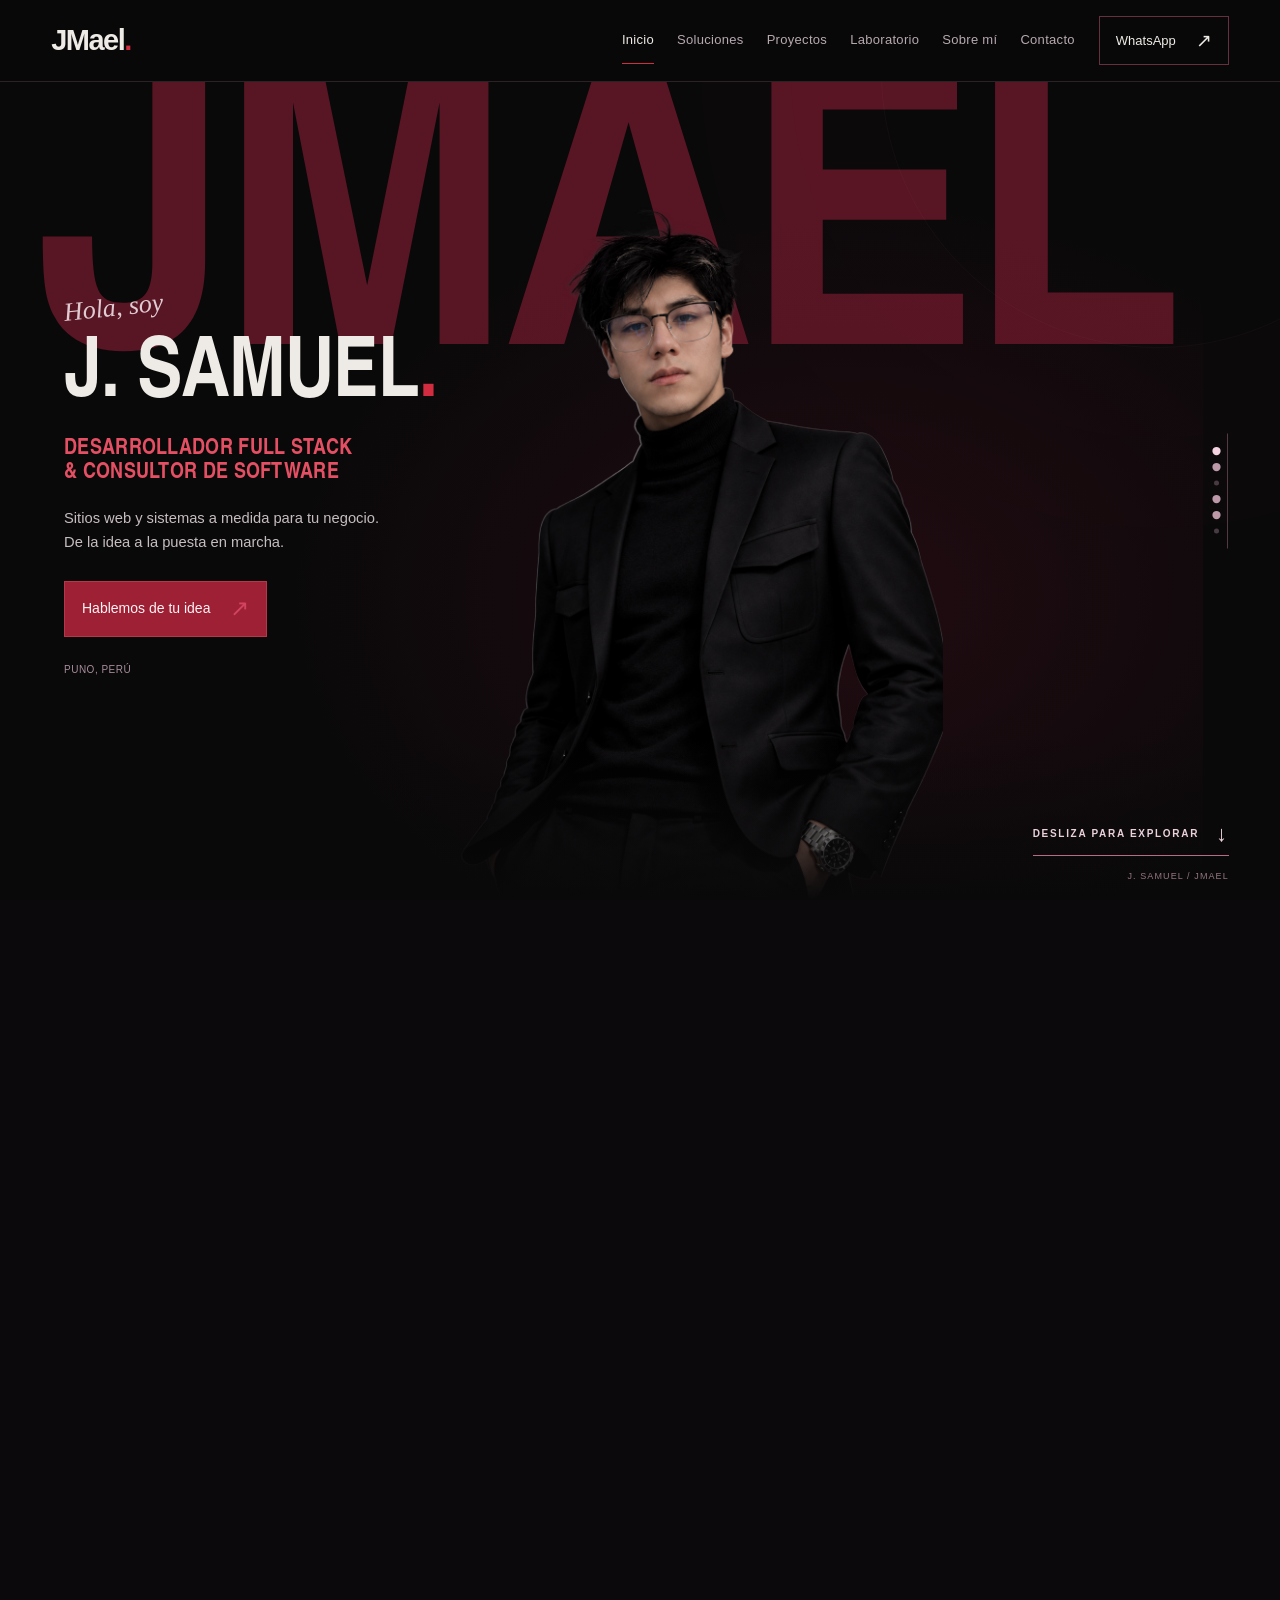
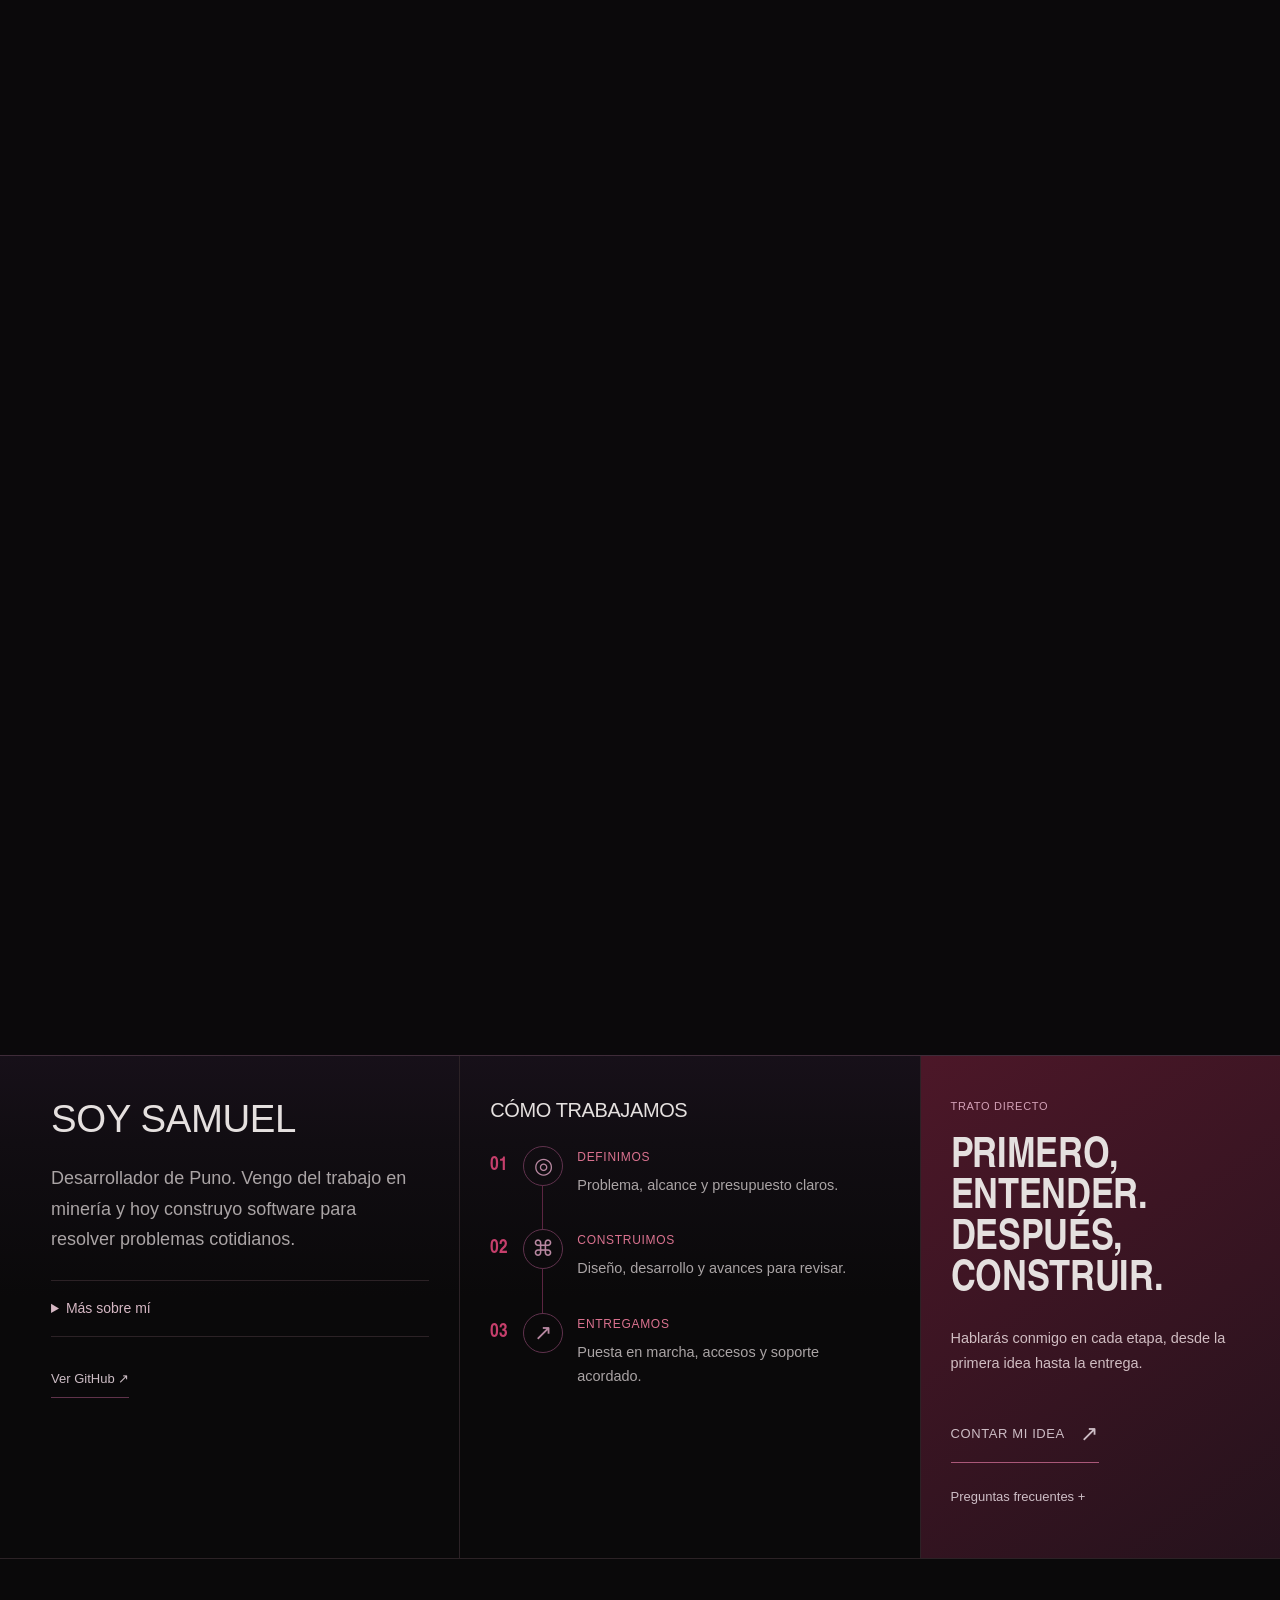
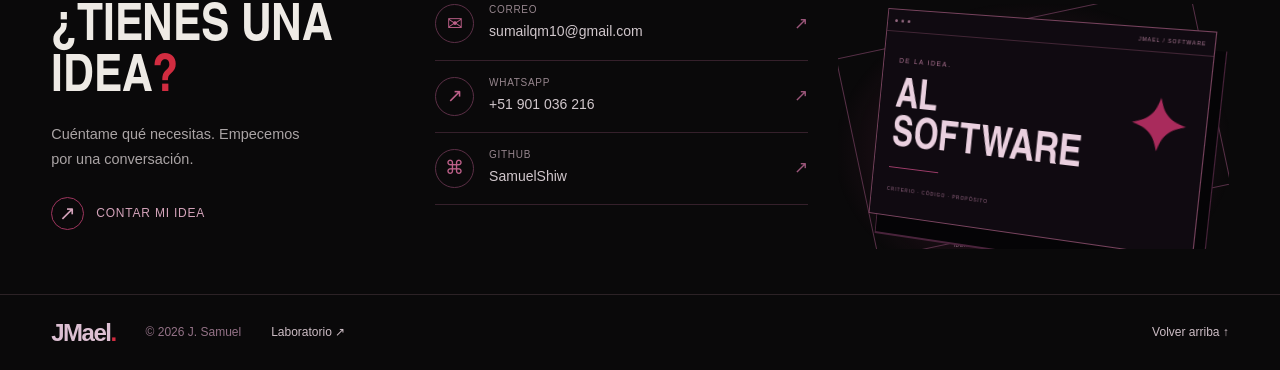
==== index.html @ 795380a5 "Smooth scroll scenes with frame-rate independent easing and quieter hero" ====
<!doctype html>
<html lang="es">
<head>
<meta charset="utf-8"><meta name="viewport" content="width=device-width, initial-scale=1">
<meta name="theme-color" content="#0c0b0c"><meta name="description" content="J. Samuel, JMael. Desarrollador full stack y consultor de software en Perú. Consultoría, sitios web, aplicaciones y sistemas a medida.">
<title>JMael — J. Samuel · Full stack y consultoría de software</title>
<link rel="icon" href="data:image/svg+xml,%3Csvg xmlns='http://www.w3.org/2000/svg' viewBox='0 0 80 80'%3E%3Crect width='80' height='80' rx='18' fill='%231b2021'/%3E%3Ctext x='13' y='56' font-family='Arial' font-size='43' fill='%23eeeae2'%3EJm%3C/text%3E%3C/svg%3E">
<link rel="preload" href="assets/display-bold.otf" as="font" type="font/otf" crossorigin><link rel="stylesheet" href="style.css?v=20261029-clean"><link rel="stylesheet" href="editorial-v2.css?v=2"><link rel="stylesheet" href="story-engine.css?v=7">
</head>
<body>
<a class="skip" href="#contenido">Ir al contenido</a>
<header class="header"><a class="wordmark" href="#inicio" aria-label="JMael, inicio">JMael<span>.</span></a><button class="menu-toggle" aria-expanded="false" aria-controls="navigation">Menú <span>＋</span></button><nav id="navigation" aria-label="Principal"><a href="#inicio" class="active">Inicio</a><a href="#servicios">Soluciones</a><a href="#proyectos">Proyectos</a><a href="#laboratorio">Laboratorio</a><a href="#perfil">Sobre mí</a><a href="#contacto">Contacto</a></nav><a class="header-contact" href="https://wa.me/51901036216" target="_blank" rel="noopener noreferrer">WhatsApp <span>↗</span></a></header>
<main id="contenido">
<div class="editorial-story"><div class="editorial-stage">
<div class="story-rail" aria-hidden="true"><span></span><span></span><span></span><span></span><span></span><span></span></div>
<section id="inicio" class="hero"><div class="hero-stage"><div class="hero-word" aria-hidden="true">JMAEL</div><div class="portrait-glow" aria-hidden="true"></div><img class="hero-portrait" src="assets/j-samuel-portrait-lossless.webp" alt="Retrato editorial de J. Samuel con traje negro y gafas" width="1024" height="1536" fetchpriority="high"><div class="portrait-shade" aria-hidden="true"></div><div class="hero-copy"><p class="greeting">Hola, soy</p><h1>J. SAMUEL<span>.</span></h1><p class="hero-role">DESARROLLADOR FULL STACK<br>&amp; CONSULTOR DE SOFTWARE</p><p class="hero-description">Sitios web y sistemas a medida para tu negocio. De la idea a la puesta en marcha.</p><div class="hero-actions"><a class="hero-cta" href="https://wa.me/51901036216" target="_blank" rel="noopener noreferrer">Hablemos de tu idea <span>↗</span></a></div><p class="location">PUNO, PERÚ</p></div><a class="hero-scroll-indicator" href="#servicios">Desliza para explorar <span aria-hidden="true">↓</span></a><span class="portrait-note">J. SAMUEL / JMAEL</span></div><div id="servicios" class="services-band" aria-labelledby="services-title"><div class="services-heading"><h2 id="services-title">QUÉ PUEDO HACER POR TI</h2></div><div class="service-cards"><button data-contact data-service="Consultoría de software"><span class="service-number">01 / DEFINIR</span><h3>Consultoría <span>↗</span></h3><p>Definimos qué necesitas y cómo construirlo.</p></button><button data-contact data-service="Sitio web"><span class="service-number">02 / PRESENTAR</span><h3>Sitios web <span>↗</span></h3><p>Tu negocio, bien presentado y fácil de contactar.</p></button><button data-contact data-service="Aplicación o sistema web"><span class="service-number">03 / ORGANIZAR</span><h3>Sistemas a medida <span>↗</span></h3><p>Reservas, información y procesos en un solo lugar.</p></button></div></div></section>
<section id="proyectos" class="projects"><div class="section-heading"><h2>PROYECTOS EN MARCHA</h2><button class="quiet-link" data-lab>Laboratorio <span>↗</span></button></div><div class="project-grid"><button class="project-card" data-project="bracket" data-story-chapter="01 / 03"><div class="project-art bracket-art" aria-hidden="true"><div class="browser-bar"><i></i><i></i><i></i></div><div class="dental-window"><div class="mini-sidebar"><b>B.</b><i></i><i></i><i></i><i></i></div><div class="mini-content"><span class="mini-title">Agenda de hoy</span><div class="mini-top"><span></span><span></span><span></span></div><div class="calendar"><i></i><i></i><i></i><i></i><b></b><i></i><b></b><i></i><i></i><b></b><i></i><i></i></div></div></div><span class="art-note">Referencia visual · BRACKET</span></div><div class="card-body"><div class="card-meta">SISTEMA WEB <span class="status">En desarrollo</span></div><h3>BRACKET <span>↗</span></h3><p>Gestión para clínicas odontológicas.</p></div></button>
<button class="project-card" data-project="costos" data-story-chapter="02 / 03"><div class="project-art code-art" aria-hidden="true"><div class="browser-bar"><i></i><i></i><i></i><span>cost-analysis / exploration</span></div><pre><span class="code-muted">// Del dato a la decisión.</span>
<span class="code-purple">const</span> operation = {
  equipment: <span class="code-green">'perforación'</span>,
  shift: <span class="code-green">'día'</span>,
  costs: [
    labor,
    materials,
    maintenance
  ]
};

<span class="code-purple">return</span> understand(operation);</pre><span class="art-note">Concepto · análisis de operaciones</span></div><div class="card-body"><div class="card-meta">DATOS Y OPERACIONES <span class="status">Idea inicial</span></div><h3>Control de costos <span>↗</span></h3><p>Análisis de costos de operación.</p></div></button>
<button class="project-card" data-project="jmael" data-story-chapter="03 / 03"><div class="project-art jmael-art" aria-hidden="true"><span class="jmael-art-label">UN ESPACIO PROPIO EN INTERNET</span><span class="jmael-art-mark">JMael<span>.</span></span><span class="art-note">Software · ideas · creación digital</span></div><div class="card-body"><div class="card-meta">WEB PERSONAL <span class="status">En desarrollo</span></div><h3>El espacio JMael <span>↗</span></h3><p>Diseño, desarrollo e identidad personal en una web adaptable.</p></div></button></div></section>
<section id="laboratorio" class="lab-preview" aria-labelledby="lab-preview-title">
  <div class="lab-preview-heading">
    <p class="lab-preview-kicker">EXPERIMENTOS / IDEAS / APRENDIZAJE</p>
    <h2 id="lab-preview-title">EN<br>PRUEBAS<span>.</span></h2>
  </div>
  <div class="lab-preview-content">
    <p>IA, personajes digitales y movimiento. Experimentos para explorar nuevas formas de crear y compartir lo aprendido.</p>
    <button type="button" class="lab-preview-link" data-lab>Explorar el laboratorio <span aria-hidden="true">↗</span></button>
  </div>
</section>
</div></div>
<section id="perfil" class="professional"><div class="profile-column"><h2>SOY SAMUEL</h2><p class="profile-intro">Desarrollador de Puno. Vengo del trabajo en minería y hoy construyo software para resolver problemas cotidianos.</p><details class="profile-details"><summary>Más sobre mí</summary><h3 class="subheading">FORMACIÓN</h3><div class="education-row"><div><strong>Ingeniería de Software con IA</strong><span>SENATI</span></div><small>EN CURSO</small></div><div class="education-row"><div><strong>Cloud y arquitectura</strong><span>AWS Academy y aprendizaje continuo</span></div><small>FORMACIÓN</small></div><h3 class="subheading">DESARROLLO FULL STACK</h3><div class="skill-group"><span>FRONTEND</span><div class="skill-tags"><span>HTML / CSS</span><span>JavaScript</span><span>TypeScript</span></div></div><div class="skill-group"><span>BACKEND Y DATOS</span><div class="skill-tags"><span>Node.js</span><span>APIs</span><span>PostgreSQL</span><span>SQL</span></div></div><div class="skill-group"><span>DEL CÓDIGO A LA ENTREGA</span><div class="skill-tags"><span>Git</span><span>Pruebas</span><span>Despliegue</span></div></div></details><a class="quiet-link github-link" href="https://github.com/SamuelShiw" target="_blank" rel="noopener noreferrer">Ver GitHub ↗</a></div>
<div class="process-column"><h2>CÓMO TRABAJAMOS</h2><ol class="process-steps"><li><span>01</span><i aria-hidden="true">◎</i><div><h3>DEFINIMOS</h3><p>Problema, alcance y presupuesto claros.</p></div></li><li><span>02</span><i aria-hidden="true">⌘</i><div><h3>CONSTRUIMOS</h3><p>Diseño, desarrollo y avances para revisar.</p></div></li><li><span>03</span><i aria-hidden="true">↗</i><div><h3>ENTREGAMOS</h3><p>Puesta en marcha, accesos y soporte acordado.</p></div></li></ol></div>
<aside class="consulting-panel"><p class="eyebrow">TRATO DIRECTO</p><h2>PRIMERO,<br>ENTENDER.<br>DESPUÉS,<br>CONSTRUIR.</h2><p class="panel-description">Hablarás conmigo en cada etapa, desde la primera idea hasta la entrega.</p><button class="panel-link" data-contact>CONTAR MI IDEA <span>↗</span></button><button class="panel-faq" data-faq>Preguntas frecuentes +</button></aside></section>
<section id="contacto" class="contact"><div class="contact-intro"><h2>¿TIENES UNA IDEA<span>?</span></h2><p>Cuéntame qué necesitas. Empecemos por una conversación.</p><button class="round-link" data-contact><span>↗</span> CONTAR MI IDEA</button></div><div class="contact-links"><a href="mailto:sumailqm10@gmail.com"><span class="contact-icon">✉</span><div><small>CORREO</small><span>sumailqm10@gmail.com</span></div><b>↗</b></a><a href="https://wa.me/51901036216" target="_blank" rel="noopener noreferrer"><span class="contact-icon">↗</span><div><small>WHATSAPP</small><span>+51 901 036 216</span></div><b>↗</b></a><a href="https://github.com/SamuelShiw" target="_blank" rel="noopener noreferrer"><span class="contact-icon">⌘</span><div><small>GITHUB</small><span>SamuelShiw</span></div><b>↗</b></a></div><div class="closing-art" aria-hidden="true"><div class="closing-orbit"></div><div class="closing-screen"><div class="screen-top"><i></i><i></i><i></i><span>JMAEL / SOFTWARE</span></div><div class="screen-content"><span>DE LA IDEA.</span><strong>AL<br>SOFTWARE<span>✦</span></strong><div class="screen-line"></div><small>CRITERIO · CÓDIGO · PROPÓSITO</small></div></div><span class="closing-caption">IDEAS EN PROCESO. SOLUCIONES EN LA REALIDAD.</span></div></section>
</main><footer><a class="wordmark" href="#inicio">JMael<span>.</span></a><span>© <span id="year">2026</span> J. Samuel</span><button class="quiet-link" data-lab>Laboratorio ↗</button><a class="quiet-link" href="#inicio">Volver arriba ↑</a></footer>
<dialog id="project-dialog" aria-labelledby="dialog-title"><button class="dialog-close" aria-label="Cerrar detalle">✕</button><p class="eyebrow" id="dialog-type"></p><h2 id="dialog-title"></h2><p id="dialog-description"></p><div class="dialog-details"><span>ESTADO</span><p id="dialog-status"></p><span>ENFOQUE</span><p id="dialog-focus"></p><span>PRÓXIMAMENTE</span><p>Avances, imágenes y demostraciones a medida que el proyecto progrese.</p></div><a class="outline-button" id="dialog-link" href="#contacto">Conversemos sobre algo similar ↗</a></dialog>
<dialog id="contact-dialog" aria-labelledby="contact-title"><button class="modal-close" aria-label="Cerrar consulta">✕</button><p class="eyebrow">EMPECEMOS POR UNA CONVERSACIÓN</p><h2 id="contact-title">CUÉNTAME TU IDEA<span>.</span></h2><p class="modal-intro">Elige un tema y cuéntame qué necesitas. Abriremos tu mensaje para que puedas revisarlo y enviarlo.</p><form id="brief-form"><label for="service">¿Qué necesitas?</label><select id="service" name="service"><option>Consultoría de software</option><option>Sitio web</option><option>Aplicación o sistema web</option><option>Automatización</option><option>Integración de IA</option><option>Colaboración creativa</option><option>Quiero explorar una idea</option></select><label for="idea">Tu idea, en pocas palabras</label><textarea id="idea" name="idea" rows="3" maxlength="2000" required placeholder="Me gustaría construir… / Necesito resolver…"></textarea><div class="form-bottom"><p>Elige un canal. El mensaje se abrirá preparado para que lo revises y envíes.</p><div class="contact-submit"><button class="pill" type="submit" name="channel" value="whatsapp">Abrir WhatsApp <span>↗</span></button><button class="email-submit text-link" type="submit" name="channel" value="email">Usar correo ↗</button></div></div><p id="form-status" role="status" aria-live="polite"></p></form></dialog>
<dialog id="lab-dialog" aria-labelledby="lab-title"><button class="modal-close" aria-label="Cerrar laboratorio">✕</button><p class="eyebrow">EXPLORACIONES / EN PROCESO</p><h2 id="lab-title">FUERA DEL GUION<span>.</span></h2><p class="modal-intro">Un espacio para probar ideas de IA, personajes y creación digital. Las primeras pruebas irán apareciendo aquí.</p><div class="lab-list"><button data-project="mael"><span>01 / PERSONAJES</span><strong>Mael: voz y personalidad</strong><small>En desarrollo ↗</small></button><button data-project="ia"><span>02 / INTELIGENCIA ARTIFICIAL</span><strong>IA aplicada a lo cotidiano</strong><small>Exploración inicial ↗</small></button><button data-project="motion"><span>03 / CREACIÓN DIGITAL</span><strong>Ideas en movimiento</strong><small>Exploración inicial ↗</small></button></div></dialog>
<dialog id="faq-dialog" aria-labelledby="faq-title"><button class="modal-close" aria-label="Cerrar preguntas">✕</button><p class="eyebrow">ANTES DE EMPEZAR</p><h2 id="faq-title">HABLEMOS CLARO<span>.</span></h2><div class="questions"><details><summary>¿Puedo contratarte solo para una consultoría?</summary><p>Sí. Podemos definir una revisión de tus necesidades y alternativas, con un alcance acordado antes de comenzar.</p></details><details><summary>¿Y si todavía no tengo clara mi idea?</summary><p>Empezamos por lo que necesitas resolver y cómo lo haces hoy. Desde ahí podemos definir la solución y los siguientes pasos.</p></details><details><summary>¿Cómo se define el precio y el tiempo?</summary><p>Según el alcance, las prioridades y los entregables. La propuesta establece el presupuesto, los tiempos y las condiciones antes de comenzar.</p></details><details><summary>¿Qué pasa después de la entrega?</summary><p>Los accesos, la documentación, las correcciones y el soporte se acuerdan para cada proyecto. El mantenimiento se define según las necesidades y el alcance.</p></details></div></dialog>
<script src="app.js?v=6"></script><script src="story-engine.js?v=7"></script></body></html>
---- style.css ----
@font-face{font-family:Display;src:url('assets/display-bold.otf') format('opentype');font-weight:700;font-display:swap}
:root{--bg:#0a090a;--paper:#eeeae5;--muted:#aaa1a4;--red:#d12c40;--wine:#8a1427;--line:#2c2226;--display:Display,'Arial Narrow',Impact,sans-serif}*{box-sizing:border-box}html{scroll-behavior:smooth;scroll-padding-top:40px}body{margin:0;background:var(--bg);color:var(--paper);font:14px/1.65 Arial,Helvetica,sans-serif}a{color:inherit;text-decoration:none}button,select,textarea{font:inherit}button{cursor:pointer;color:inherit}a,button{touch-action:manipulation}h1,h2,h3,p{margin:0}h1,h2{font-family:var(--display);font-weight:700;line-height:1;text-transform:uppercase}button{border:0}a:focus-visible,button:focus-visible,summary:focus-visible,select:focus-visible,textarea:focus-visible{outline:2px solid #f07183;outline-offset:5px}::selection{background:var(--wine);color:white}.skip{position:absolute;left:15px;top:-100px;background:var(--red);padding:10px;z-index:20}.skip:focus{top:10px}.header,main,footer{max-width:1600px;margin:auto}.header{height:72px;display:flex;align-items:center;gap:25px;padding:0 4%;border-bottom:1px solid var(--line)}.wordmark{font-size:29px;font-weight:700;letter-spacing:-1.5px;line-height:1}.wordmark span{color:var(--red)}.header-role{font-size:8px;color:#b19fa6;letter-spacing:1px;line-height:1.5;border-left:1px solid #41222d;padding-left:22px}.header nav{display:flex;gap:30px;margin-left:auto;font-size:10px;letter-spacing:.3px;color:#b6a9af}.header nav a{padding:10px 0;border-bottom:1px solid transparent}.header nav a:hover,.header nav a.active{color:var(--paper);border-bottom-color:var(--red)}.header-contact{border:1px solid #66303f;background:none;padding:8px 16px;font-size:10px;display:flex;gap:20px;align-items:center}.header-contact span{font-size:19px}.menu-toggle{display:none}.hero-stage{height:625px;position:relative;isolation:isolate;overflow:hidden;border-bottom:1px solid var(--line)}.hero-word{position:absolute;z-index:-3;font:700 clamp(200px,33vw,530px)/.92 var(--display);letter-spacing:-.025em;left:2.7%;top:-7px;transform:scaleX(1.08);transform-origin:left;color:#a6162b;white-space:nowrap}.portrait-glow{position:absolute;z-index:-2;inset:7% 6% 0 16%;background:radial-gradient(ellipse at 65% 60%,#40111d88,transparent 64%)}.hero-portrait{position:absolute;z-index:-1;bottom:-30px;left:26%;height:600px;width:57%;object-fit:contain;object-position:center bottom;filter:grayscale(.7) contrast(1.08) brightness(.86)}.portrait-shade{position:absolute;inset:0;z-index:0;pointer-events:none;background:linear-gradient(0deg,#0a090a 0%,transparent 21%),linear-gradient(90deg,#0a090a70,transparent 45%)}.hero-copy{position:absolute;z-index:1;left:4%;top:182px;width:290px}.greeting{font:italic 26px/1 var(--serif,Georgia,serif);transform:rotate(-6deg);transform-origin:left;margin:0 0 10px;color:#e0cbd3}.hero h1{font:700 82px/.87 var(--display);letter-spacing:-1px}.hero h1 span{color:var(--red)}.hero-role{font:700 19px/1.12 var(--display);color:#e44f64;margin-top:20px;letter-spacing:.3px}.hero-description{font-size:12px;line-height:1.7;color:#b9aeb4;max-width:260px;margin-top:16px}.hero-cta{display:flex;align-items:center;justify-content:space-between;gap:25px;font-size:11px;padding:11px 0;background:none;color:#f0dce5;border-bottom:1px solid #aa435c;margin-top:15px}.hero-cta span{font-size:23px;color:#d24360}.location{font-size:7px;letter-spacing:1px;margin-top:25px;color:#a98d9d}.location>span{color:#df4968;font-size:12px;margin-right:6px}.hero-aside{position:absolute;right:4%;top:270px;width:170px;z-index:1}.aside-intro{font-size:11px;line-height:1.6;color:#c2a9b7;padding-left:36px;position:relative;margin-bottom:28px}.aside-intro>span{font-size:25px;color:#d05073;position:absolute;left:0;top:6px}.hero-services>div{display:flex;gap:17px;align-items:center;padding:15px 0;border-bottom:1px solid #482433}.hero-services>div>span{font:700 35px/1 var(--display);color:#ca3557}.hero-services p{font-size:8px;letter-spacing:1px;line-height:1.6;color:#cdb2bf}.hero-services small{display:block;font-size:9px;letter-spacing:0;font-weight:400;color:#a98f9e}.portrait-note{position:absolute;right:4%;bottom:16px;font-size:6px;letter-spacing:1.1px;color:#967783;z-index:1}.projects{padding:26px 4% 0;border-bottom:1px solid var(--line)}.section-heading{display:flex;align-items:center;justify-content:space-between;gap:20px;margin-bottom:20px}.section-heading h2{font:400 17px/1.2 Arial,sans-serif;letter-spacing:-.4px}.quiet-link{padding:3px 0;background:none;font-size:10px;color:#b19aa7;display:inline-flex;align-items:center;gap:25px}.quiet-link:hover{color:#f1dce7}.quiet-link>span{font-size:20px}.project-grid{display:grid;grid-template-columns:repeat(3,minmax(0,1fr));gap:25px}.project-card{padding:0;background:none;min-width:0;text-align:left;border:0}.project-art{height:205px;position:relative;overflow:hidden;border:1px solid #39242e;filter:saturate(.5);transition:filter .2s,transform .2s}.project-card:hover .project-art{filter:saturate(1);transform:translateY(-3px)}.card-body{padding:16px 0 22px}.card-meta{display:flex;align-items:center;justify-content:space-between;gap:8px;font-size:7px;letter-spacing:1px;color:#af92a3;margin-bottom:9px}.status{border:1px solid #694151;padding:2px 6px;font-size:7px;letter-spacing:0;white-space:nowrap;color:#d7abbf}.card-body h3{font:700 25px/1.05 var(--display);text-transform:uppercase;display:flex;align-items:center;justify-content:space-between}.card-body h3>span{font:22px Arial;color:#ad8197}.card-body p{font-size:11px;line-height:1.6;color:#a68c9c;margin-top:6px}.browser-bar{height:18px;display:flex;gap:4px;align-items:center;background:#222124;padding:0 10px}.browser-bar i{height:4px;width:4px;border-radius:50%;background:#8e858c}.browser-bar span{font:7px monospace;margin-left:10px;color:#a798a2}.bracket-art{background:#3c4642;padding:20px 24px 0}.dental-window{height:150px;background:#d9ddd2;display:flex;transform:perspective(500px) rotateY(-6deg);box-shadow:10px 10px 25px #0005}.mini-sidebar{width:38px;padding:8px;background:#294238;color:#d5e1d7;display:flex;flex-direction:column;gap:13px}.mini-sidebar b{font-size:16px}.mini-sidebar i{width:17px;height:2px;background:#89a095}.mini-content{padding:12px;width:calc(100% - 38px)}.mini-title{font-size:11px;font-weight:600;color:#27392f}.mini-top{display:flex;gap:7px;margin:13px 0}.mini-top span{height:12px;background:#b8c4b9;flex:1}.calendar{display:grid;grid-template-columns:repeat(4,1fr);gap:4px}.calendar>*{height:15px;background:#c1cdbf;border:1px solid #a7b7a9}.calendar b{background:#8ba493}.art-note{position:absolute;bottom:7px;left:14px;font-size:6px;letter-spacing:1px;color:#c3b6b8;text-transform:uppercase}.code-art{background:#111c1b;color:#bacac0}.code-art pre{font:10px/1.6 monospace;margin:12px 23px;transform:rotate(-1.5deg)}.code-muted{color:#7c8b85}.code-purple{color:#c5a3b1}.code-green{color:#a5c3af}.jmael-art{background:#35121f;display:flex;justify-content:center;align-items:center;padding:20px}.jmael-art-label{position:absolute;left:20px;top:17px;font-size:7px;letter-spacing:1.3px;color:#b38e9e}.jmael-art-mark{font:700 95px/.9 var(--display);letter-spacing:-2px}.jmael-art-mark>span{color:#cc3d66}.professional{display:grid;grid-template-columns:1.05fr 1.05fr .82fr;border-bottom:1px solid var(--line)}.profile-column,.process-column{padding:31px 30px 30px}.profile-column{padding-left:max(25px,11.1%);border-right:1px solid var(--line)}.professional h2{font:400 17px/1.2 Arial,sans-serif;letter-spacing:-.4px;margin-bottom:23px}.profile-intro{font-size:11px;color:#b39aa9;line-height:1.7;margin-bottom:21px;max-width:390px}.subheading{font-size:9px;letter-spacing:1px;font-weight:400;color:#d0567b;margin:22px 0 12px}.education-row{display:flex;align-items:start;gap:14px;justify-content:space-between;border-bottom:1px solid #35202b;padding:0 0 13px;margin:0 0 13px}.education-row strong{display:block;font-size:11px;font-weight:400;color:#e3cbd8;line-height:1.5}.education-row span{display:block;font-size:10px;color:#9b8091;margin-top:4px}.education-row small{font-size:6px;letter-spacing:.5px;color:#a45c7b;white-space:nowrap;padding-top:5px}.skill-group{margin:11px 0}.skill-group>span{display:block;font-size:7px;letter-spacing:1px;color:#ad859b;margin-bottom:7px}.skill-tags{display:flex;flex-wrap:wrap;gap:5px}.skill-tags span{font-size:8px;line-height:1.2;border:1px solid #513045;color:#c0a0b3;padding:5px 7px}.github-link{font-size:9px;margin-top:12px;border-bottom:1px solid #60334b;padding-bottom:5px}.process-column{border-right:1px solid var(--line)}.process-steps{list-style:none;padding:0;margin:0}.process-steps li{display:grid;grid-template-columns:19px 40px minmax(0,1fr);gap:14px;position:relative;align-items:start;padding:0 0 24px}.process-steps li:not(:last-child):before{content:'';position:absolute;top:39px;bottom:0;left:52px;border-left:1px solid #5b2541}.process-steps li>span{font:700 19px/1 var(--display);color:#c63f6c;padding-top:10px}.process-steps i{font-style:normal;font-size:22px;line-height:38px;width:40px;height:40px;border:1px solid #61334e;border-radius:50%;text-align:center;color:#b888a1}.process-steps h3{font-size:9px;letter-spacing:.7px;font-weight:400;line-height:1.4;color:#da728f;padding-top:3px;margin:0 0 7px}.process-steps p{font-size:11px;color:#b69da9;line-height:1.65;max-width:290px}.consulting-panel{padding:33px 30px 30px;background:radial-gradient(ellipse at 100% 0%,#9e1c3c66,transparent 65%),linear-gradient(135deg,#6d132d,#2a0b1e);display:flex;flex-direction:column;align-items:flex-start}.panel-symbol{font-size:32px;color:#db5f83;line-height:1;margin-bottom:20px}.eyebrow{font-size:8px;letter-spacing:1.3px;line-height:1.6;color:#d3a0b6}.professional .consulting-panel h2{font:700 41px/.98 var(--display);letter-spacing:-.3px;margin:19px 0}.panel-description{font-size:12px;line-height:1.7;color:#dbb8c9;max-width:285px}.solution-buttons{width:100%;margin:23px 0 20px}.solution-buttons button{display:flex;justify-content:space-between;gap:10px;width:100%;background:none;padding:10px 0;text-align:left;border-top:1px solid #a951734f;font-size:10px;color:#f1d6e3}.solution-buttons button:hover{color:white}.solution-buttons button>span{color:#dd819f}.panel-link{margin-top:auto;background:none;padding:12px 0;text-align:left;display:flex;align-items:center;gap:15px;font-size:8px;letter-spacing:.6px;color:#f0c5d5;border-bottom:1px solid #aa5879}.panel-link span{font-size:22px}.panel-faq{background:none;margin-top:13px;padding:0;text-align:left;font-size:9px;color:#d8a4bb}.contact{display:grid;grid-template-columns:.95fr 1fr 1.05fr;gap:40px;padding:35px 4%;border-bottom:1px solid var(--line)}.contact h2{font:700 39px/.98 var(--display);letter-spacing:-.2px;margin-bottom:16px}.contact h2 span{color:var(--red)}.contact-intro>p{font-size:11px;line-height:1.7;color:#ad8f9f;max-width:290px}.round-link{display:flex;align-items:center;gap:12px;margin-top:20px;background:none;font-size:8px;letter-spacing:.8px;color:#d4a3ba;padding:0}.round-link>span{display:flex;justify-content:center;align-items:center;border:1px solid #9e365e;border-radius:50%;width:33px;height:33px;font-size:20px}.contact-links{padding-top:0}.contact-links>a,.contact-place{display:flex;gap:15px;align-items:center;padding:13px 0;border-bottom:1px solid #35202b}.contact-links>a:first-child{padding-top:0}.contact-links a:hover{color:white}.contact-icon{font-size:19px;width:36px;min-width:36px;height:36px;border:1px solid #5c3047;border-radius:50%;display:flex;align-items:center;justify-content:center;color:#bd6089}.contact-links div>small{display:block;font-size:6px;letter-spacing:1.1px;line-height:1.2;color:#946c83;margin-bottom:4px}.contact-links div>span{font-size:11px;line-height:1.3;color:#d1b1c4}.contact-links b{font-size:17px;font-weight:400;color:#9b567a;margin-left:auto}.contact-place{border-bottom:0}.closing-art{position:relative;min-height:245px;overflow:hidden;display:flex;justify-content:center;align-items:center;background:radial-gradient(ellipse at 50% 60%,#40182c,transparent 72%)}.closing-orbit{position:absolute;inset:15px 15px 25px;border:1px solid #573047;transform:rotate(-12deg)}.closing-screen{width:86%;max-width:365px;transform:perspective(700px) rotateY(-13deg) rotateZ(6deg);border:1px solid #78435e;background:#100a11;box-shadow:10px 18px 0 #050406,10px 19px 0 1px #49233b;position:relative;z-index:1}.screen-top{display:flex;align-items:center;gap:4px;padding:7px 8px;border-bottom:1px solid #412535}.screen-top i{width:3px;height:3px;border-radius:50%;background:#956982}.screen-top>span{margin-left:auto;font-size:5px;letter-spacing:1px;color:#ae7b97}.screen-content{padding:16px 17px 18px;position:relative;overflow:hidden}.screen-content>span{font-size:7px;letter-spacing:1.6px;color:#ac7292}.screen-content strong{display:block;font:700 43px/.92 var(--display);margin:10px 0 13px;position:relative;color:#ead0df}.screen-content strong>span{position:absolute;right:0;top:0;color:#a92b5c;font-size:68px}.screen-line{width:55px;border-bottom:1px solid #9c3b68;margin-bottom:8px}.screen-content small{font-size:5px;letter-spacing:1px;color:#946582}.closing-caption{position:absolute;bottom:0;left:0;right:0;text-align:center;font-size:5px;letter-spacing:.7px;color:#9b718b}footer{display:flex;align-items:center;gap:30px;padding:20px 4%;font-size:8px;color:#947287}footer .wordmark{font-size:24px;color:#dcbfd2}footer>.quiet-link:last-child{margin-left:auto}footer .quiet-link{font-size:8px}dialog{width:calc(100% - 36px);max-width:590px;max-height:calc(100dvh - 40px);padding:38px;background:#150d14;color:#eee2eb;border:1px solid #65344d;box-shadow:0 30px 100px #0008;overflow:auto}dialog::backdrop{background:#07050ce3;backdrop-filter:blur(7px)}dialog h2{font-size:42px;line-height:1;margin:18px 0 20px}dialog h2 span{color:#c33a70}.dialog-close,.modal-close{position:absolute;right:12px;top:12px;width:36px;height:36px;border:0;background:none;font-size:19px;color:#c392ad}#dialog-description,.modal-intro{font-size:12px;color:#c6a7b9;line-height:1.8}.dialog-details{border-top:1px solid #4d283e;margin:24px 0;padding-top:19px}.dialog-details>span{font-size:8px;letter-spacing:1.2px;color:#c57c9e}.dialog-details p{font-size:12px;line-height:1.7;margin:7px 0 17px;color:#ba98ad}.outline-button,.pill{display:inline-flex;align-items:center;justify-content:center;gap:20px;border:1px solid #9f3c66;background:#822348;color:#f5dbe9;padding:12px 18px;font-size:11px;min-height:43px}.outline-button{background:none}.outline-button:hover,.pill:hover{background:#a3305d}#brief-form{margin-top:25px}label{font-size:8px;text-transform:uppercase;letter-spacing:1.2px;color:#cb96b4;display:block;margin-bottom:7px}select,textarea{width:100%;background:none;border:0;border-bottom:1px solid #71425b;border-radius:0;color:#ead2e0;padding:11px 0 13px;font-size:13px;margin-bottom:23px}select option{background:#22101c;color:#f2dfec}textarea{resize:vertical;min-height:95px}textarea::placeholder{color:#9d728b}.form-bottom{display:flex;align-items:center;justify-content:space-between;gap:20px}.form-bottom p{font-size:9px;color:#ab7d97;max-width:210px;line-height:1.6}.contact-submit{display:flex;flex-direction:column;gap:8px;align-items:center;flex-shrink:0}.email-submit{border:0;border-bottom:1px solid #8c4a70;background:none;font-size:10px;padding:3px 0}.text-link{font-size:10px}#form-status{font-size:11px;color:#d292b5;min-height:16px;margin-top:15px}.lab-list{margin-top:24px}.lab-list button{display:block;background:none;border:0;border-top:1px solid #523048;padding:20px 0;width:100%;text-align:left}.lab-list button>span{font-size:7px;letter-spacing:1px;color:#c584a6}.lab-list strong{display:block;font:700 28px/1.1 var(--display);color:#e6ccdc;margin-top:10px}.lab-list small{display:block;font-size:10px;color:#b78da7;margin-top:8px}.questions{margin-top:22px}.questions details{border-top:1px solid #513046}.questions summary{padding:16px 0;font-size:12px;color:#d9b8cc;cursor:pointer}.questions p{font-size:12px;color:#b990a8;line-height:1.8;padding:0 0 18px}
@media(min-width:1600px){.hero-stage{height:710px}.hero-word{font-size:530px}.hero-copy{top:210px;width:335px}.hero h1{font-size:100px}.hero-role{font-size:22px}.hero-description{font-size:14px;max-width:310px}.hero-portrait{height:710px;bottom:-35px}.hero-aside{top:320px;width:190px}.hero-services>div{padding:19px 0}.project-art{height:245px}.profile-intro,.process-steps p,.contact-intro>p{font-size:13px}.education-row strong{font-size:13px}.skill-tags span{font-size:10px}.professional .consulting-panel h2{font-size:48px}.panel-description{font-size:14px}.process-steps li{padding-bottom:30px}.process-steps h3{font-size:10px}.professional h2{font-size:20px}.contact h2{font-size:46px}.contact-links div>span{font-size:13px}.contact-links>a,.contact-place{padding:16px 0}.closing-art{min-height:290px}}
@media(max-width:1100px){.header{gap:20px}.header nav{gap:23px}.hero-stage{height:595px}.hero-word{font-size:34vw}.hero-copy{top:160px;width:260px}.hero h1{font-size:73px}.hero-role{font-size:17px}.hero-description{font-size:11px;max-width:230px}.hero-portrait{height:550px;left:22%;width:65%;bottom:-20px}.hero-aside{right:4%;top:260px;width:135px}.aside-intro{font-size:10px;padding-left:27px}.aside-intro>span{font-size:21px}.hero-services>div{gap:12px}.hero-services>div>span{font-size:30px}.hero-services p{font-size:7px;letter-spacing:.7px}.hero-services small{font-size:8px}.project-art{height:170px}.project-grid{gap:20px}.card-body h3{font-size:22px}.card-body p{font-size:10px}.bracket-art{padding:17px 14px 0}.dental-window{height:125px}.mini-content{padding:10px}.mini-top{margin:10px 0}.mini-top span{height:10px}.calendar>*{height:12px}.code-art pre{font-size:8px;margin:11px 17px}.jmael-art-mark{font-size:77px}.professional{grid-template-columns:1.05fr 1.05fr .85fr}.profile-column,.process-column{padding:27px 22px}.profile-column{padding-left:11.1%}.professional h2{font-size:15px}.process-steps li{grid-template-columns:16px 32px minmax(0,1fr);gap:10px;padding-bottom:23px}.process-steps i{width:32px;height:32px;line-height:30px;font-size:18px}.process-steps li>span{font-size:17px;padding-top:8px}.process-steps li:not(:last-child):before{left:42px;top:31px}.process-steps p{font-size:10px}.process-steps h3{font-size:8px}.consulting-panel{padding:28px 24px}.professional .consulting-panel h2{font-size:35px}.panel-description{font-size:11px}.solution-buttons button{font-size:9px}.panel-link{font-size:7px}.panel-faq{font-size:8px}.contact{gap:25px}.contact h2{font-size:34px}.contact-links div>span{font-size:10px}.contact-icon{width:29px;min-width:29px;height:29px;font-size:16px}.contact-links>a,.contact-place{gap:10px}.closing-art{min-height:225px}.screen-content strong{font-size:35px}.screen-content strong>span{font-size:55px}.closing-caption{font-size:4px}}
@media(max-width:800px){.header-role{display:none}.header nav{gap:20px}.header{height:65px;gap:20px}.hero-stage{height:580px}.hero-word{font-size:34vw;top:9px}.hero-copy{top:150px;width:225px}.hero h1{font-size:65px}.hero-role{font-size:15px}.hero-description{font-size:11px;max-width:207px}.hero-portrait{height:510px;left:18%;width:78%}.hero-aside{width:110px;top:278px}.aside-intro{font-size:9px;padding-left:0;margin-bottom:20px}.aside-intro>span{display:none}.hero-services>div{gap:9px;padding:13px 0}.hero-services>div>span{font-size:27px}.hero-services p{font-size:6px;letter-spacing:.4px}.hero-services small{font-size:7px}.location{font-size:6px;letter-spacing:.5px}.project-art{height:145px}.project-grid{gap:15px}.card-meta{font-size:6px;display:block}.status{display:table;margin-top:6px;font-size:6px}.card-body h3{font-size:21px}.card-body p{font-size:10px}.code-art pre{font-size:7px;margin:10px 13px}.browser-bar span{font-size:5px}.bracket-art{padding:15px 10px 0}.dental-window{height:103px}.mini-content{padding:8px}.mini-title{font-size:8px}.mini-sidebar{width:25px;padding:6px;gap:10px}.mini-content{width:calc(100% - 25px)}.mini-top{margin:8px 0}.mini-top span{height:8px}.calendar>*{height:10px}.jmael-art-mark{font-size:61px}.jmael-art-label{font-size:5px;left:11px;top:13px}.art-note{font-size:5px;left:9px}.professional{grid-template-columns:1fr 1fr}.profile-column{padding-left:8%}.consulting-panel{grid-column:1/-1;display:grid;grid-template-columns:1fr 1fr;gap:0 35px;padding:28px 4%;border-top:1px solid var(--line)}.panel-symbol{display:none}.consulting-panel .eyebrow{grid-column:1}.professional .consulting-panel h2{grid-column:1;grid-row:2/4;font-size:40px;margin:18px 0}.panel-description{grid-column:2;grid-row:1/3;font-size:12px;max-width:none;padding-top:0}.solution-buttons{grid-column:2;grid-row:3/5;margin-top:15px}.panel-link{grid-column:1;grid-row:4;font-size:8px;width:max-content;max-width:100%}.panel-faq{grid-column:1;grid-row:5;font-size:9px;margin-top:7px}.contact{grid-template-columns:1fr 1fr;gap:30px}.closing-art{display:none}.contact h2{font-size:38px}.contact-links div>span{font-size:12px}.contact-icon{width:34px;min-width:34px;height:34px}.professional h2{font-size:17px}.profile-intro{font-size:12px}.process-steps p{font-size:12px}.process-steps h3{font-size:9px}.process-steps li{padding-bottom:23px}.education-row strong{font-size:12px}.education-row span{font-size:10px}.skill-tags span{font-size:8px}.education-row small{font-size:6px}}
@media(max-width:600px){html{scroll-padding-top:70px}.header{position:sticky;top:0;z-index:5;background:#0a090af2;backdrop-filter:blur(12px);padding:0 6%;gap:15px}.wordmark{font-size:27px}.header-contact{margin-left:auto;font-size:9px;padding:6px 10px;gap:13px}.header-contact span{font-size:17px}.menu-toggle{display:flex;gap:9px;align-items:center;background:none;font-size:10px;order:3;padding:7px 0 7px 7px}.header nav{display:none;position:absolute;left:0;right:0;top:64px;background:#170d15;border-bottom:1px solid #6b304e;padding:15px 7%;font-size:15px}.header nav.open{display:flex;flex-direction:column;gap:0}.header nav a{padding:13px 0}.hero-stage{height:660px}.hero-word{font-size:32vw;left:4%;top:14px;transform:scaleX(1.04)}.hero-portrait{height:470px;width:100%;left:25%;bottom:50px;opacity:.84;object-position:center bottom;filter:grayscale(.7) contrast(1.05) brightness(.72)}.portrait-glow{inset:80px 0 20px 10%}.portrait-shade{background:linear-gradient(0deg,#0a090a 0%,transparent 38%),linear-gradient(90deg,#0a090acc 0%,#0a090a66 37%,transparent 75%)}.hero-copy{left:7%;top:143px;width:67%;z-index:2}.greeting{font-size:23px;margin-bottom:10px}.hero h1{font-size:67px}.hero-role{font-size:16px;line-height:1.15;margin-top:18px}.hero-description{font-size:12px;line-height:1.7;max-width:235px;margin-top:20px}.hero-cta{font-size:11px;margin-top:18px}.location{margin-top:19px;font-size:6px}.hero-aside{top:auto;bottom:30px;left:7%;right:7%;width:auto}.aside-intro{display:none}.hero-services{display:flex;gap:16px;border-top:1px solid #5d2d42;padding-top:14px}.hero-services>div{flex:1;border:0;padding:0;gap:8px;align-items:flex-start}.hero-services>div>span{font-size:25px}.hero-services p{font-size:6px;letter-spacing:.2px;line-height:1.5}.hero-services small{font-size:7px;line-height:1.5}.portrait-note{bottom:9px;right:7%;font-size:5px}.projects{padding:25px 7% 0}.section-heading{gap:15px;align-items:flex-start;margin-bottom:21px}.section-heading h2{font-size:15px;line-height:1.3;max-width:160px}.section-heading .quiet-link{font-size:8px;gap:8px;line-height:1.5;max-width:115px}.section-heading .quiet-link>span{font-size:17px}.project-grid{grid-template-columns:1fr;gap:20px}.project-art{height:190px}.card-meta{display:flex;font-size:7px;margin-bottom:11px}.status{display:inline-block;margin-top:0;font-size:7px}.card-body{padding:14px 0 20px;border-bottom:1px solid var(--line)}.card-body h3{font-size:27px}.card-body p{font-size:12px;line-height:1.7}.project-card:last-child .card-body{border-bottom:0}.bracket-art{padding:22px 20px 0}.dental-window{height:137px}.mini-sidebar{width:35px;padding:8px;gap:13px}.mini-sidebar b{font-size:17px}.mini-content{width:calc(100% - 35px);padding:12px}.mini-title{font-size:10px}.mini-top{margin:12px 0}.mini-top span{height:12px}.calendar>*{height:14px}.code-art pre{font-size:9px;margin:11px 20px}.browser-bar span{font-size:6px}.art-note{font-size:6px;left:13px;bottom:8px}.jmael-art-mark{font-size:85px}.jmael-art-label{font-size:6px;left:18px;top:18px}.professional{display:block}.profile-column,.process-column{padding:28px 7%;border-right:0;border-bottom:1px solid var(--line)}.professional h2{font-size:18px;margin-bottom:22px}.profile-intro{font-size:12px;line-height:1.8}.education-row strong{font-size:12px}.education-row span{font-size:11px}.education-row small{font-size:7px}.subheading{font-size:9px;margin-top:24px}.skill-group{margin:14px 0}.skill-group>span{font-size:7px}.skill-tags span{font-size:9px;padding:6px 8px}.github-link{font-size:10px;margin-top:14px}.process-steps li{grid-template-columns:20px 38px minmax(0,1fr);gap:14px;padding-bottom:26px}.process-steps i{width:38px;height:38px;line-height:36px;font-size:22px}.process-steps li>span{font-size:20px;padding-top:9px}.process-steps li:not(:last-child):before{left:53px;top:37px}.process-steps h3{font-size:10px;padding-top:3px;margin-bottom:8px}.process-steps p{font-size:12px;line-height:1.75;max-width:none}.consulting-panel{display:flex;padding:30px 7%;border-top:0}.panel-symbol{display:block;font-size:28px;margin-bottom:19px}.professional .consulting-panel h2{font-size:43px;line-height:.98;margin:18px 0 20px}.panel-description{font-size:13px;line-height:1.8;max-width:none}.solution-buttons{margin:25px 0 17px}.solution-buttons button{padding:13px 0;font-size:12px}.panel-link{font-size:9px;gap:20px}.panel-faq{font-size:11px;margin-top:16px}.contact{display:block;padding:30px 7%}.contact h2{font-size:40px;line-height:1;margin-bottom:17px}.contact-intro>p{font-size:12px;max-width:none;line-height:1.8}.round-link{font-size:9px;margin-top:22px}.contact-links{margin-top:30px}.contact-links>a,.contact-place{padding:15px 0;gap:17px}.contact-links a:first-child{padding-top:15px}.contact-links div>span{font-size:13px}.contact-links div>small{font-size:7px;margin-bottom:6px}.contact-icon{height:37px;width:37px;min-width:37px;font-size:20px}.closing-art{display:flex;min-height:260px;margin-top:28px}.closing-screen{max-width:290px}.screen-content strong{font-size:43px}.screen-content strong>span{font-size:67px}.closing-caption{font-size:5px}footer{padding:22px 7%;flex-wrap:wrap;gap:17px;font-size:8px}footer .wordmark{font-size:25px}footer .quiet-link{font-size:8px}footer>span{order:4;flex-basis:100%}dialog{padding:36px 24px}dialog h2{font-size:37px}#dialog-description,.modal-intro{font-size:12px}.form-bottom{gap:15px}.form-bottom p{font-size:8px;max-width:145px}.pill{font-size:10px;padding:11px 14px;gap:12px}.dialog-details p{font-size:12px}.lab-list strong{font-size:27px}.questions summary{font-size:12px}}
@media(max-width:360px){.hero h1{font-size:59px}.hero-role{font-size:14px}.hero-copy{top:134px}.hero-description{font-size:11px;max-width:211px}.hero-stage{height:665px}.hero-services{gap:11px}.hero-services p{font-size:5px}.hero-services small{font-size:6px}.hero-services>div>span{font-size:23px}.hero-portrait{left:22%;height:450px}.location{font-size:5px}.contact h2{font-size:36px}.pill{font-size:9px;padding:10px 12px}.form-bottom p{max-width:130px}.professional .consulting-panel h2{font-size:40px}}
@media(prefers-reduced-motion:reduce){html{scroll-behavior:auto}*,*:before,*:after{transition:none!important}}
/* Neutral reading colors keep red as an accent. */
.profile-intro,.process-steps p,.contact-intro>p,.card-body p{color:#aaa4a5}.education-row strong{color:#d5ced0}.education-row span{color:#a29b9e}.skill-tags span{color:#c4bcc0;border-color:#45363d}.professional h2{color:#e5e0df}.consulting-panel{background:radial-gradient(ellipse at 100% 0%,#a720344d,transparent 65%),linear-gradient(135deg,#6d111e,#270a10)}.panel-description{color:#d0bdc2}.solution-buttons button{color:#eadce1}.hero-description{color:#bcb4b7}.contact-links div>span{color:#d1c7cc}.contact-links div>small{color:#97868e}.hero-word{font-size:clamp(200px,31vw,500px)}
@media(max-width:600px){.hero-word{font-size:32vw}}
/* Use the untouched original photo through a silhouette alpha mask. */
.hero h1{font-size:72px;line-height:1;white-space:nowrap;letter-spacing:-1px}.hero-copy{top:220px;width:350px}
.hero-portrait{filter:none;opacity:1;height:690px;left:35%;width:auto;max-width:none;bottom:-85px;object-fit:contain;object-position:center bottom;mask-image:url('assets/j-samuel-alpha.webp');mask-mode:alpha;mask-size:100% 100%;mask-position:center;mask-repeat:no-repeat;mask-composite:add;-webkit-mask-image:url('assets/j-samuel-alpha.webp');-webkit-mask-size:100% 100%;-webkit-mask-position:center;-webkit-mask-repeat:no-repeat;-webkit-mask-composite:source-over}
.portrait-glow{background:radial-gradient(ellipse at 64% 60%,#50101f55,transparent 61%)}.portrait-shade{background:linear-gradient(0deg,#0a090a 0%,transparent 20%)}
@media(min-width:1600px){.hero-copy{top:260px;width:390px}.hero h1{font-size:88px}.hero-portrait{height:790px;bottom:-90px}}
@media(max-width:1100px){.hero-copy{top:200px;width:295px}.hero h1{font-size:63px}.hero-portrait{height:640px;left:33%;bottom:-75px}}
@media(max-width:800px){.hero-copy{top:190px;width:260px}.hero h1{font-size:57px}.hero-portrait{height:620px;left:29%;bottom:-70px}}
@media(max-width:600px){.hero-copy{top:177px;left:7%;width:75%}.hero h1{font-size:50px;white-space:nowrap}.hero-portrait{height:530px;left:34%;bottom:5px}.portrait-shade{background:linear-gradient(0deg,#0a090a 0%,transparent 22%)}.hero-description{max-width:220px}.hero-role{font-size:16px;max-width:235px}.hero-cta{margin-top:21px}.location{margin-top:24px}}
@media(max-width:360px){.hero-copy{top:167px}.hero h1{font-size:44px}.hero-role{font-size:14px}.hero-description{max-width:205px}.hero-portrait{height:510px;left:32%}}
/* Readable content and a visible commercial offer. */
.hero{position:relative;height:auto;overflow:visible;border-bottom:1px solid var(--line);isolation:isolate}.hero-stage{position:relative;isolation:isolate;overflow:hidden;height:650px;border-bottom:1px solid var(--line)}
.header{height:82px;gap:24px}.header-role{font-size:11px;line-height:1.5;letter-spacing:.4px}.header nav{font-size:13px;gap:23px}.header nav a{padding:12px 0}.header-contact{font-size:13px;min-height:44px}.hero-copy{top:185px;width:365px}.hero h1{font-size:76px}.hero-role{font-size:22px;margin-top:18px}.hero-description{font-size:15px;line-height:1.65;max-width:340px;margin-top:20px;color:#c6bdc0}.hero-actions{margin-top:22px;display:flex;flex-direction:column;align-items:flex-start;gap:13px}.hero-cta{background:#9d2035;border:1px solid #b6374c;padding:12px 17px;margin:0;font-size:14px;line-height:1.3;gap:20px;min-height:48px;color:#fff3f4}.hero-cta:hover{background:#b72a42}.brief-link{font-size:12px;background:none;padding:5px 0;border-bottom:1px solid #79515e;color:#d8b7c4;min-height:32px}.location{font-size:10px;letter-spacing:.5px;margin-top:20px}.portrait-note{font-size:9px}.hero-portrait{height:710px;bottom:-95px;left:35%}.hero-aside{width:210px;top:235px}.aside-intro{padding:0;font-size:10px;letter-spacing:.9px;color:#d19dab;margin-bottom:14px}.hero-services>div{align-items:flex-start;gap:13px;padding:17px 0}.hero-services>div>span{font-size:27px;padding-top:1px}.hero-services p{font-size:13px;letter-spacing:0;line-height:1.4;color:#dfcbd3}.hero-services small{font-size:12px;line-height:1.55;letter-spacing:0;color:#b9a2ae;margin-top:6px}
.services-band{padding:28px 4% 32px;background:#100b0e}.services-heading{display:flex;align-items:baseline;justify-content:space-between;gap:25px;margin-bottom:21px}.services-heading h2{font:400 20px/1.2 Arial,sans-serif;letter-spacing:-.4px}.services-heading>span{font-size:13px;color:#b8a8b0}.service-cards{display:grid;grid-template-columns:repeat(3,minmax(0,1fr));gap:25px}.service-cards>button{padding:20px;text-align:left;border:1px solid #4e2837;background:linear-gradient(135deg,#29121d,#150d13);transition:border-color .2s}.service-cards>button:hover{border-color:#b54a66}.service-number{font-size:11px;color:#d38da5;letter-spacing:.7px}.service-cards h3{font:700 29px/1.1 var(--display);margin:18px 0 13px;display:flex;align-items:start;justify-content:space-between;gap:10px}.service-cards h3>span{font:22px Arial;color:#d897b0}.service-cards p{font-size:14px;line-height:1.65;color:#c7b6bf}.service-cards small{font-size:12px;line-height:1.6;color:#bd94a9;display:block;border-top:1px solid #4a2738;margin-top:17px;padding-top:13px}
.projects{padding-top:30px}.section-heading h2{font-size:20px}.quiet-link{font-size:13px;min-height:35px}.card-meta{font-size:11px;letter-spacing:.5px}.status{font-size:11px;padding:4px 7px}.card-body h3{font-size:29px}.card-body p{font-size:14px;line-height:1.6}.card-body{padding:18px 0 25px}.professional h2{font-size:20px;line-height:1.25}.profile-column,.process-column{padding-top:33px;padding-bottom:33px}.profile-intro{font-size:14px;line-height:1.75}.subheading{font-size:12px;letter-spacing:.7px}.education-row strong{font-size:14px;line-height:1.55}.education-row span{font-size:13px;line-height:1.5}.education-row small{font-size:10px;letter-spacing:.3px}.skill-group>span{font-size:10px;letter-spacing:.7px}.skill-tags span{font-size:12px;padding:6px 8px;line-height:1.3}.github-link{font-size:12px}.process-steps h3{font-size:12px;line-height:1.4}.process-steps p{font-size:14px;line-height:1.65}.process-steps li{padding-bottom:28px}.professional .consulting-panel h2{font-size:42px}.eyebrow{font-size:11px;letter-spacing:.7px}.panel-description{font-size:14px;line-height:1.75}.solution-buttons button{font-size:14px;padding:12px 0;min-height:46px}.panel-link{font-size:11px;line-height:1.5;min-height:44px}.panel-faq{font-size:12px;line-height:1.5;min-height:40px;padding:6px 0}.contact h2{font-size:43px}.contact-intro>p{font-size:14px;line-height:1.75}.round-link{font-size:12px;min-height:44px}.contact-links div>small{font-size:10px;letter-spacing:.7px}.contact-links div>span{font-size:14px}.contact-links>a,.contact-place{padding:16px 0}.contact-icon{width:39px;min-width:39px;height:39px}.contact{gap:30px}footer{font-size:12px}footer .quiet-link{font-size:12px}.modal-intro,#dialog-description,.dialog-details p,.questions p{font-size:14px;line-height:1.75}.dialog-details>span{font-size:11px}.dialog-close,.modal-close{width:44px;height:44px}.questions summary{font-size:14px;line-height:1.6}label{font-size:11px;letter-spacing:.7px}select,textarea{font-size:16px}#brief-form .form-bottom>p{font-size:12px;line-height:1.6}#brief-form .pill{font-size:14px;min-height:46px;padding:12px 16px}#brief-form .email-submit{font-size:13px;min-height:38px}.lab-list button>span{font-size:11px}.lab-list small{font-size:13px}#form-status{font-size:13px}
@media(min-width:1600px){.hero-stage{height:735px}.hero-copy{top:225px;width:420px}.hero h1{font-size:91px}.hero-description{max-width:380px;font-size:16px}.hero-portrait{height:820px;bottom:-105px}.hero-aside{top:300px;width:230px}.hero-services p{font-size:14px}.hero-services small{font-size:13px}}
@media(max-width:1200px){.header-role{display:none}.header nav{gap:22px}.hero-stage{height:665px}.hero-copy{top:180px;width:315px}.hero h1{font-size:65px}.hero-role{font-size:20px}.hero-description{font-size:14px;max-width:290px}.hero-aside{width:175px;top:255px}.hero-services p{font-size:12px}.hero-services small{font-size:11px}.hero-portrait{height:690px;left:32%;bottom:-75px}.service-cards{gap:18px}.service-cards>button{padding:19px 17px}.service-cards h3{font-size:27px}.service-cards p{font-size:14px}.professional{grid-template-columns:1.05fr 1.05fr .95fr}.profile-column,.process-column{padding-left:24px;padding-right:24px}.profile-column{padding-left:11.5%}.professional h2{font-size:18px}.education-row{display:block}.education-row small{display:block;margin-top:6px}.process-steps li{grid-template-columns:18px 33px minmax(0,1fr);gap:10px}.process-steps i{width:33px;height:33px;line-height:31px;font-size:19px}.process-steps li:not(:last-child):before{left:44px;top:33px}.process-steps p{font-size:13px}.consulting-panel{padding:30px 23px}.professional .consulting-panel h2{font-size:36px}.contact{grid-template-columns:1fr 1.05fr .85fr;gap:25px}.contact h2{font-size:37px}.contact-links div>span{font-size:13px}}
@media(max-width:900px){.header nav{font-size:12px;gap:19px}.hero-stage{height:660px}.hero-aside{display:none}.hero-copy{top:190px;width:340px}.hero-description{max-width:315px;font-size:15px}.hero-portrait{left:42%;height:660px;bottom:-65px}.hero-services small{font-size:12px}.services-heading{align-items:flex-start;flex-direction:column;gap:8px}.service-cards{gap:14px}.service-cards h3{font-size:25px}.service-cards p{font-size:13px}.service-cards small{font-size:12px}.professional{grid-template-columns:1fr 1fr}.profile-column{padding-left:8%}.consulting-panel{padding:30px 4%}.professional .consulting-panel h2{font-size:43px}.panel-description{font-size:14px}.panel-link{font-size:12px}.contact{grid-template-columns:1fr 1fr}.closing-art{display:none}.education-row{display:flex}.education-row strong{font-size:14px}.education-row small{font-size:10px}.process-steps p{font-size:14px}.card-meta{display:flex;flex-wrap:wrap}.status{display:inline-block;margin:0}.card-body p{font-size:14px}.card-body h3{font-size:25px}}
@media(max-width:720px){.header{height:70px;position:sticky;top:0;z-index:5;background:#0a090af5;padding:0 6%;gap:15px}.header nav{display:none;position:absolute;left:0;right:0;top:69px;padding:15px 7%;background:#170d15;border-bottom:1px solid #6b304e;font-size:16px}.header nav.open{display:flex;flex-direction:column;gap:0}.header nav a{padding:14px 0}.menu-toggle{display:flex;align-items:center;gap:9px;background:none;font-size:13px;order:3;min-height:44px;padding:6px 0 6px 8px}.header-contact{margin-left:auto;font-size:12px;min-height:42px;padding:8px 12px}.hero-stage{height:665px}.hero-copy{width:310px}.hero h1{font-size:62px}.hero-role{font-size:19px}.hero-description{font-size:14px;max-width:285px}.hero-portrait{left:44%;height:630px;bottom:-45px}.service-cards{grid-template-columns:1fr}.service-cards h3{font-size:30px;margin:12px 0}.service-cards p{font-size:15px}.service-cards small{font-size:13px}.service-cards>button{padding:21px}.services-heading h2{font-size:20px}.services-heading>span{font-size:14px}}
@media(max-width:600px){html{scroll-padding-top:80px}.hero-stage{height:auto;display:grid;grid-template-columns:1fr;grid-template-rows:auto auto;padding:125px 7% 0;overflow:hidden}.hero-word{top:8px;left:4%;font-size:32vw}.hero-copy{position:relative;top:auto;left:auto;width:100%;grid-row:1;max-width:440px;margin:0}.greeting{font-size:25px;margin-bottom:9px}.hero h1{font-size:56px;line-height:1;white-space:nowrap}.hero-role{font-size:21px;line-height:1.15;margin-top:15px;max-width:none}.hero-description{font-size:16px;line-height:1.65;max-width:none;margin-top:18px}.hero-actions{margin-top:22px;gap:10px}.hero-cta{font-size:15px;min-height:49px;padding:13px 16px}.brief-link{font-size:13px;min-height:38px}.location{font-size:11px;line-height:1.6;margin-top:17px;letter-spacing:.2px}.hero-portrait{grid-row:2;position:relative;bottom:auto;left:auto;justify-self:center;height:365px;width:auto;max-width:none;margin:10px 0 0;object-fit:contain;z-index:-1}.portrait-glow{inset:40% 0 0;background:radial-gradient(ellipse at 55% 70%,#50101f77,transparent 65%)}.portrait-shade{background:linear-gradient(0deg,#0a090a 0%,transparent 12%)}.portrait-note{right:7%;bottom:13px;font-size:9px}.hero-aside{display:none}.services-band{padding:27px 7% 30px}.service-cards{gap:15px}.service-number{font-size:11px}.service-cards h3{font-size:29px}.services-heading{margin-bottom:20px}.projects{padding:29px 7% 0}.section-heading{align-items:flex-start;gap:18px}.section-heading h2{font-size:18px;line-height:1.35;max-width:165px}.section-heading .quiet-link{font-size:12px;line-height:1.5;max-width:130px;gap:8px;min-height:44px}.project-art{height:190px}.card-body h3{font-size:29px}.card-body p{font-size:15px;line-height:1.65}.card-meta{font-size:11px}.status{font-size:11px}.profile-column,.process-column{padding:30px 7%}.professional h2{font-size:21px}.profile-intro{font-size:15px;line-height:1.75}.subheading{font-size:12px;margin-top:25px}.education-row{display:block;padding-bottom:16px}.education-row strong{font-size:15px}.education-row span{font-size:14px}.education-row small{font-size:11px;margin-top:6px}.skill-group>span{font-size:11px}.skill-tags span{font-size:12px;padding:7px 8px}.github-link{font-size:13px;line-height:1.6}.process-steps li{grid-template-columns:24px 38px minmax(0,1fr);gap:12px;padding-bottom:25px}.process-steps li>span{font-size:23px}.process-steps i{height:38px;width:38px;line-height:36px;font-size:22px}.process-steps li:not(:last-child):before{left:55px;top:38px}.process-steps h3{font-size:13px;line-height:1.5;margin-bottom:7px}.process-steps p{font-size:15px;line-height:1.65}.consulting-panel{padding:30px 7%}.professional .consulting-panel h2{font-size:43px}.consulting-panel .eyebrow{font-size:11px}.panel-description{font-size:15px;line-height:1.75}.solution-buttons button{font-size:15px;min-height:49px}.panel-link{font-size:12px;min-height:46px}.panel-faq{font-size:14px;min-height:44px}.contact{padding:32px 7%}.contact h2{font-size:40px}.contact-intro>p{font-size:15px;line-height:1.75}.round-link{font-size:13px;min-height:46px}.contact-links div>small{font-size:11px}.contact-links div>span{font-size:15px}.contact-links>a,.contact-place{padding:17px 0}.closing-art{display:none}footer{font-size:12px;gap:18px}footer .quiet-link{font-size:12px;min-height:36px}dialog{padding:43px 24px 28px}dialog h2{font-size:35px;line-height:1.05;padding-right:10px}.modal-intro,#dialog-description,.dialog-details p,.questions p{font-size:15px;line-height:1.7}.eyebrow,.dialog-details>span{font-size:11px}.questions summary{font-size:15px;line-height:1.6;padding:17px 0}.lab-list strong{font-size:29px}.lab-list small{font-size:14px}.form-bottom{flex-direction:column;align-items:stretch;gap:14px}#brief-form .form-bottom>p{max-width:none;font-size:13px}.contact-submit{align-items:stretch;gap:9px}#brief-form .pill{font-size:15px;min-height:48px}#brief-form .email-submit{font-size:14px;min-height:42px}.lab-list button>span{font-size:11px}.dialog-close,.modal-close{right:8px;top:8px}}
@media(max-width:360px){.hero h1{font-size:48px}.hero-role{font-size:19px}.hero-description{font-size:15px}.hero-portrait{height:330px}.hero-stage{padding-top:115px}.hero-cta{font-size:14px;padding:12px 13px}.location{font-size:10px}.section-heading h2{font-size:17px}.section-heading .quiet-link{font-size:11px;max-width:105px}.services-heading h2{font-size:19px}.contact h2{font-size:36px}}

/* Editorial refinement: less repetition, more breathing room. */
.hero-copy{top:205px}.hero-description{max-width:320px}.hero-actions{margin-top:26px}.location{margin-top:25px}.services-band{padding-top:35px;padding-bottom:38px}.service-cards>button{background:none;border:0;border-top:1px solid #58313f;padding:21px 0 6px}.service-cards h3{margin:14px 0 12px;font-size:31px}.service-cards p{max-width:285px}.projects{padding-top:42px;padding-bottom:15px}.section-heading{margin-bottom:27px}.profile-column,.process-column,.consulting-panel{padding-top:42px;padding-bottom:42px}.profile-intro{margin-bottom:25px}.profile-details{margin:24px 0 14px;border-top:1px solid var(--line);border-bottom:1px solid var(--line)}.profile-details>summary{cursor:pointer;padding:16px 0;font-size:14px;color:#d6b8c4}.profile-details[open]{padding-bottom:14px}.process-steps li{padding-bottom:32px}.professional .consulting-panel h2{margin-top:22px;margin-bottom:24px}.panel-description{margin-bottom:30px}.contact{padding-top:45px;padding-bottom:45px}.contact h2{font-size:52px;max-width:320px}.contact-intro>p{max-width:255px}
@media(min-width:1600px){.hero-copy{top:245px}}
@media(max-width:900px){.hero-copy{top:205px}.professional .consulting-panel{gap:0}.consulting-panel .panel-link{margin-top:0}}
@media(max-width:600px){.hero-copy{top:auto}.hero-stage{padding-top:118px}.hero-description{max-width:330px}.hero-portrait{height:350px;margin-top:0}.services-band{padding-top:32px;padding-bottom:32px}.service-cards{gap:12px}.service-cards>button{padding:19px 0 15px}.service-cards h3{font-size:30px;margin-top:10px}.service-cards p{max-width:none}.projects{padding-top:34px;padding-bottom:5px}.profile-column,.process-column,.consulting-panel{padding-top:34px;padding-bottom:34px}.process-steps li:last-child{padding-bottom:0}.profile-details>summary{font-size:15px;min-height:48px}.contact{padding-top:35px;padding-bottom:35px}.contact h2{font-size:46px}}
---- editorial-v2.css ----
/* JMael V2: editorial rhythm and intentional motion. Load after style.css. */
:root { --reading-progress: 0; --v2-ink: #0a090a; --v2-rule: #372a30; --v2-accent: #c85e72; }
html { scroll-padding-top: 96px; }
.header {
  position: sticky;
  top: 0;
  z-index: 50;
  background: rgba(10, 9, 10, .93);
  backdrop-filter: blur(18px);
  -webkit-backdrop-filter: blur(18px);
}
.header::after {
  content: "";
  position: absolute;
  inset: auto 0 -1px 0;
  height: 2px;
  pointer-events: none;
  background: var(--v2-accent);
  transform: scaleX(var(--reading-progress));
  transform-origin: left center;
  opacity: .82;
}
.header nav a { transition: color .2s ease, border-color .2s ease; }
.hero-cta { transition: color .24s ease, border-color .24s ease; }
.hero-cta:hover { color: white; border-bottom-color: #f0c1cc; }
.hero-cta span { transition: transform .25s ease; }
.hero-cta:hover span { transform: translate(4px, -4px); }
.services-band { border-bottom: 1px solid var(--line); }
.service-cards > button {
  position: relative;
  transition: transform .24s ease, border-color .24s ease;
}
.service-cards > button:hover { transform: translateY(-4px); border-color: #af697e; }
.service-cards > button h3 span { transition: transform .24s ease; display: inline-block; }
.service-cards > button:hover h3 span { transform: translate(3px,-3px); }
.section-heading { align-items: end; }
.section-heading h2 { font-size: clamp(24px, 2.4vw, 36px); line-height: 1.1; }
.projects { padding-top: clamp(55px, 6vw, 100px); padding-bottom: clamp(20px, 4vw, 70px); }
.project-grid { display: grid; grid-template-columns: minmax(0, 1fr); gap: 0; }
.project-card {
  display: grid;
  width: 100%;
  grid-template-columns: minmax(0, 1.24fr) minmax(0, .76fr);
  align-items: center;
  column-gap: clamp(28px, 6vw, 100px);
  padding: clamp(32px, 4vw, 64px) 0;
  border-bottom: 1px solid var(--v2-rule);
}
.project-card:last-child { border-bottom: none; }
.project-card:nth-child(even) .project-art { grid-column: 2; grid-row: 1; }
.project-card:nth-child(even) .card-body { grid-column: 1; grid-row: 1; padding-left: clamp(0px, 3vw, 40px); }
.project-art {
  height: clamp(300px, 33vw, 465px);
  min-width: 0;
  overflow: hidden;
  border: 1px solid #49343c;
  filter: saturate(.82);
  transition: filter .45s ease, border-color .45s ease, box-shadow .45s ease !important;
}
.project-art::after {
  content: "";
  position: absolute;
  inset: 0;
  pointer-events: none;
  background: linear-gradient(145deg, transparent 55%, rgba(0,0,0,.18));
}
.project-card:hover .project-art,
.project-card:focus-visible .project-art {
  transform: none;
  filter: saturate(1);
  border-color: #986678;
  box-shadow: 0 22px 55px rgba(0,0,0,.19);
}
.card-body { padding: 24px 0; }
.card-meta { font-size: 11px; line-height: 1.45; letter-spacing: 1.1px; margin-bottom: 20px; }
.card-meta .status { font-size: 10px; letter-spacing: .3px; padding: 5px 9px; }
.card-body h3 { font-size: clamp(40px, 5.2vw, 83px); letter-spacing: -.02em; line-height: .98; gap: 14px; }
.card-body h3 > span { font-size: clamp(28px, 3vw, 44px); align-self: start; transition: transform .27s ease, color .27s ease; }
.project-card:hover .card-body h3 > span { transform: translate(5px, -5px); color: #f0c1cc; }
.card-body p { margin-top: 20px; max-width: 30ch; font-size: clamp(15px, 1.25vw, 18px); line-height: 1.65; color: #bbaeb4; }
.card-body::after {
  content: "EXPLORAR PROYECTO  ↗";
  display: inline-block;
  margin-top: 36px;
  padding-bottom: 9px;
  border-bottom: 1px solid #876070;
  color: #d9a7b9;
  font-size: 11px;
  font-weight: 600;
  letter-spacing: 1.4px;
  transition: color .24s ease, border-color .24s ease;
}
.project-card:hover .card-body::after { color: white; border-color: #e5c7d3; }
.art-note { font-size: 10px; letter-spacing: 1.1px; }
.bracket-art { padding: clamp(26px, 3vw, 47px) clamp(22px, 4vw, 57px) 0; }
.bracket-art .dental-window {
  height: calc(100% - 32px);
  max-width: 620px;
  margin-inline: auto;
  transform: perspective(850px) rotateY(-7deg) rotateZ(-2deg);
  box-shadow: 22px 28px 45px #0004;
}
.bracket-art .mini-sidebar { width: 52px; gap: 21px; padding: 13px; }
.bracket-art .mini-sidebar b { font-size: 25px; }
.bracket-art .mini-content { width: auto; flex: 1; padding: clamp(14px, 2vw, 28px); overflow: hidden; }
.bracket-art .mini-title { font-size: clamp(12px, 1.35vw, 21px); }
.bracket-art .mini-top span { height: clamp(13px, 2vw, 24px); }
.bracket-art .calendar > * { height: clamp(16px, 2.5vw, 30px); }
.code-art pre { font-size: clamp(12px, 1.2vw, 17px); line-height: 1.6; margin: 20px 9%; }
.jmael-art-mark { font-size: clamp(75px, 9vw, 162px); }
.lab-preview {
  position: relative;
  isolation: isolate;
  overflow: hidden;
  display: grid;
  grid-template-columns: minmax(0, 1.1fr) minmax(270px, .9fr);
  gap: clamp(30px, 7vw, 130px);
  align-items: end;
  padding: clamp(65px, 9vw, 140px) 4%;
  border-bottom: 1px solid var(--line);
  background: linear-gradient(125deg, #191316 0%, #0d0b0d 65%, #0a090a);
}
.lab-preview::before {
  content: "LAB";
  position: absolute;
  right: -2%;
  bottom: -13%;
  z-index: -1;
  font: 700 clamp(170px, 27vw, 455px)/.8 var(--display);
  letter-spacing: -.06em;
  color: #241a20;
  pointer-events: none;
}
.lab-preview-kicker { color: #bb8496; font-size: 11px; font-weight: 600; letter-spacing: 2px; }
.lab-preview h2 { font-size: clamp(61px, 9.3vw, 150px); line-height: .9; margin-top: 20px; letter-spacing: -.025em; }
.lab-preview h2 span { color: var(--v2-accent); }
.lab-preview-content { max-width: 420px; padding-bottom: 7px; }
.lab-preview-content p { font-size: clamp(16px, 1.4vw, 20px); line-height: 1.65; color: #c9b9c0; }
.lab-preview-link {
  display: inline-flex;
  align-items: center;
  gap: 37px;
  margin-top: 28px;
  border-bottom: 1px solid #a16a7e;
  background: none;
  padding: 12px 0;
  font-size: 13px;
  color: #f2d6e0;
}
.lab-preview-link span { font-size: 24px; transition: transform .24s ease; }
.lab-preview-link:hover span { transform: translate(4px, -4px); }
.profile-intro, .process-steps p, .panel-description, .contact-intro > p {
  font-size: clamp(14px, 1.13vw, 17px);
  line-height: 1.7;
}
.motion-ready .hero-copy { animation: v2-entrance .8s cubic-bezier(.18,.8,.25,1) both; }
.motion-ready .hero-portrait { animation: v2-portrait 1.05s ease-out both; }
.motion-ready .reveal {
  opacity: 0;
  transform: translate3d(0, 24px, 0);
  transition: opacity .7s cubic-bezier(.2,.7,.3,1), transform .7s cubic-bezier(.2,.7,.3,1);
}
.motion-ready .reveal.is-visible { opacity: 1; transform: translate3d(0,0,0); }
@keyframes v2-entrance { from { opacity: 0; transform: translateY(20px); } to { opacity: 1; transform: translateY(0); } }
@keyframes v2-portrait { from { opacity: 0; transform: translateY(16px); } to { opacity: 1; transform: translateY(0); } }
@media (min-width: 901px) {
  .hero-stage { height: clamp(625px, 58vw, 740px); }
  .hero-copy { left: 5%; top: clamp(188px, 17vw, 253px); width: clamp(290px, 28vw, 410px); }
  .hero h1 { font-size: clamp(78px, 6.5vw, 115px); }
  .hero-description { max-width: 330px; font-size: clamp(14px, 1.15vw, 17px); }
  .hero-portrait { height: clamp(595px, 58vw, 745px); bottom: -25px; }
  .hero-word { color: #771a2d; }
}
@media (max-width: 900px) {
  .project-card, .project-card:nth-child(even) { display: block; padding: 32px 0 38px; }
  .project-card:nth-child(even) .card-body { padding-left: 0; }
  .project-art { height: clamp(220px, 47vw, 400px); }
  .card-body { padding: 22px 0 4px; }
  .card-body h3 { font-size: clamp(38px, 6vw, 63px); }
  .card-body::after { margin-top: 21px; }
  .code-art pre { font-size: clamp(11px, 1.6vw, 15px); }
  .lab-preview { grid-template-columns: 1fr; gap: 23px; }
  .lab-preview h2 { font-size: clamp(65px, 12vw, 120px); }
  .lab-preview-content { max-width: 550px; }
}
@media (max-width: 600px) {
  .header { background: rgba(10, 9, 10, .97); }
  .section-heading h2 { font-size: 24px; }
  .projects { padding-top: 40px; padding-bottom: 20px; }
  .project-card, .project-card:nth-child(even) { padding: 25px 0 35px; }
  .project-art { height: clamp(195px, 58vw, 260px); }
  .bracket-art { padding: 15px 19px 0; }
  .bracket-art .dental-window { height: calc(100% - 18px); }
  .bracket-art .mini-sidebar { width: 35px; padding: 8px; gap: 12px; }
  .bracket-art .mini-sidebar b { font-size: 17px; }
  .bracket-art .mini-content { padding: 10px; }
  .bracket-art .mini-title { font-size: 12px; }
  .bracket-art .calendar > * { height: 14px; }
  .bracket-art .mini-top span { height: 12px; }
  .code-art pre { font-size: clamp(8px, 2.2vw, 12px); margin: 10px 7%; }
  .jmael-art-mark { font-size: clamp(75px, 21vw, 120px); }
  .card-body h3 { font-size: clamp(36px, 9vw, 53px); }
  .card-meta { font-size: 10px; }
  .card-body p { font-size: 15px; margin-top: 12px; }
  .card-body::after { font-size: 10px; }
  .lab-preview { padding: 68px 7% 70px; }
  .lab-preview h2 { font-size: clamp(54px, 16vw, 82px); }
  .lab-preview::before { bottom: -6%; font-size: 57vw; }
  .lab-preview-content p { font-size: 16px; }
}
@media (prefers-reduced-motion: reduce) {
  .motion-ready .hero-copy, .motion-ready .hero-portrait { animation: none; }
  .motion-ready .reveal, .motion-ready .reveal.is-visible {
    opacity: 1; transform: none; transition: none;
  }
  .hero-cta, .hero-cta span, .project-art, .card-body h3 > span,
  .service-cards > button, .service-cards > button h3 span,
  .lab-preview-link span { transition: none !important; }
  .service-cards > button:hover { transform: none; }
}


/* JMael V2.1: discernible, progressive editorial interactions.
   Each effect is optional; the content remains readable without JS. */
.hero-scroll-indicator {
  position: absolute;
  right: 4%;
  bottom: 44px;
  z-index: 3;
  display: inline-flex;
  gap: 17px;
  align-items: center;
  padding: 8px 0 10px;
  color: #ead1dc;
  border-bottom: 1px solid #b66c83;
  font-size: 10px;
  font-weight: 600;
  letter-spacing: 1.7px;
  text-transform: uppercase;
  transition: border-color .22s ease, color .22s ease;
}
.hero-scroll-indicator:hover,
.hero-scroll-indicator:focus-visible { color: white; border-color: white; }
.hero-scroll-indicator span { display: inline-block; font-size: 22px; line-height: 1; }
.hero-stage::after {
  content: "";
  position: absolute;
  z-index: -2;
  pointer-events: none;
  width: 43vw;
  max-width: 700px;
  aspect-ratio: 1;
  right: -12%;
  top: -35%;
  border: 1px solid rgba(201, 112, 142, .12);
  border-radius: 50%;
  box-shadow: 0 0 0 90px rgba(177, 72, 105, .015), 0 0 0 180px rgba(177, 72, 105, .014);
}
.project-art { isolation: isolate; }
.project-art::before {
  content: "";
  position: absolute;
  z-index: 5;
  inset: 0;
  pointer-events: none;
  background: radial-gradient(
    circle at var(--pointer-x, 50%) var(--pointer-y, 50%),
    rgba(250, 207, 216, .25),
    rgba(250, 207, 216, .055) 25%,
    transparent 58%
  );
  opacity: 0;
  transition: opacity .4s ease;
}
@media (hover: hover) and (pointer: fine) {
  .project-card:hover .project-art::before,
  .project-card:focus-visible .project-art::before { opacity: 1; }
}
.motion-ready .project-card .card-body h3 > span { transition: color .3s ease, transform .3s ease; }
@media (prefers-reduced-motion: no-preference) {
  .motion-ready .hero-word {
    translate: 0 var(--hero-word-shift, 0px);
    animation: v21-word-reveal 1.1s cubic-bezier(.19, 1, .22, 1) both;
  }
  .motion-ready .hero-portrait {
    translate: 0 var(--hero-portrait-shift, 0px);
    animation: v21-portrait-reveal 1.35s cubic-bezier(.19, 1, .22, 1) .07s both;
  }
  .motion-ready .hero-copy {
    animation: v21-copy-reveal .9s cubic-bezier(.19, 1, .22, 1) .18s both;
  }
  .motion-ready .hero-copy .hero-role {
    animation: v21-copy-reveal .85s cubic-bezier(.19,1,.22,1) .38s both;
  }
  .motion-ready .hero-copy .hero-description,
  .motion-ready .hero-copy .hero-actions {
    animation: v21-copy-reveal .85s cubic-bezier(.19,1,.22,1) .52s both;
  }
  .hero-scroll-indicator span { animation: v21-scroll-hint 1.7s ease-in-out infinite; }
  .motion-ready .project-card .project-art {
    opacity: .55;
    clip-path: inset(0 0 35% 0);
    transform: translate3d(0, 24px, 0) scale(.94);
    transition: clip-path .95s cubic-bezier(.19,1,.22,1),
                transform .95s cubic-bezier(.19,1,.22,1),
                opacity .95s ease, filter .4s ease, box-shadow .4s ease, border-color .4s ease !important;
  }
  .motion-ready .project-card.is-visible .project-art {
    opacity: 1;
    clip-path: inset(0 0 0 0);
    transform: translate3d(0, 0, 0) scale(1);
  }
  .motion-ready .project-card.is-visible:hover .project-art,
  .motion-ready .project-card.is-visible:focus-visible .project-art {
    transform: translate3d(0, -3px, 0) scale(1.027);
  }
  .motion-ready .project-card .card-meta,
  .motion-ready .project-card .card-body h3,
  .motion-ready .project-card .card-body p,
  .motion-ready .project-card .card-body::after {
    opacity: 0;
    translate: 0 18px;
    transition: opacity .7s ease, translate .8s cubic-bezier(.19,1,.22,1);
  }
  .motion-ready .project-card.is-visible .card-meta,
  .motion-ready .project-card.is-visible .card-body h3,
  .motion-ready .project-card.is-visible .card-body p,
  .motion-ready .project-card.is-visible .card-body::after {
    opacity: 1;
    translate: 0 0;
  }
  .motion-ready .project-card.is-visible .card-meta { transition-delay: .09s; }
  .motion-ready .project-card.is-visible .card-body h3 { transition-delay: .19s; }
  .motion-ready .project-card.is-visible .card-body p { transition-delay: .29s; }
  .motion-ready .project-card.is-visible .card-body::after { transition-delay: .36s; }
  .motion-ready .lab-preview::before {
    transform: translate3d(0, var(--lab-shift, 0px), 0);
  }
  .motion-ready .lab-preview-heading h2 span {
    animation: v21-lab-accent 3s ease-in-out infinite alternate;
  }
}
@keyframes v21-word-reveal {
  from { opacity: .2; clip-path: inset(0 100% 0 0); }
  to { opacity: 1; clip-path: inset(0 0 0 0); }
}
@keyframes v21-portrait-reveal {
  from { opacity: 0; clip-path: inset(43% 0 0 0); transform: translate3d(0, 42px, 0); }
  to { opacity: 1; clip-path: inset(0 0 0 0); transform: translate3d(0, 0, 0); }
}
@keyframes v21-copy-reveal {
  from { opacity: 0; transform: translate3d(0, 26px, 0); }
  to { opacity: 1; transform: translate3d(0, 0, 0); }
}
@keyframes v21-scroll-hint {
  0%, 100% { transform: translateY(-3px); }
  50% { transform: translateY(5px); }
}
@keyframes v21-lab-accent {
  from { color: #c85e72; }
  to { color: #f09daf; }
}
@media (max-width: 900px) {
  .hero-scroll-indicator { bottom: 31px; }
  .hero-stage::after { right: -23%; top: -10%; width: 62vw; }
}
@media (max-width: 600px) {
  .hero-scroll-indicator { display: none; }
  .hero-stage::after { right: -32%; top: 8%; width: 82vw; }
  .motion-ready .project-card .project-art { clip-path: inset(0 0 22% 0); }
}
@media (prefers-reduced-motion: reduce) {
  .hero-scroll-indicator span { animation: none !important; }
  .motion-ready .hero-word, .motion-ready .hero-portrait,
  .motion-ready .hero-copy, .motion-ready .hero-copy .hero-role,
  .motion-ready .hero-copy .hero-description, .motion-ready .hero-copy .hero-actions,
  .motion-ready .lab-preview-heading h2 span {
    animation: none !important;
    transform: none !important;
    translate: none !important;
  }
  .motion-ready .project-card .project-art,
  .motion-ready .project-card.is-visible .project-art {
    opacity: 1;
    clip-path: none;
    transform: none;
    transition: none !important;
  }
  .motion-ready .project-card .card-meta,
  .motion-ready .project-card .card-body h3,
  .motion-ready .project-card .card-body p,
  .motion-ready .project-card .card-body::after {
    opacity: 1;
    translate: none;
    transition: none;
  }
}
---- story-engine.css ----
/* JMael V4 | One continuous, scroll-controlled editorial stage.
   Designed as progressive enhancement. The base document stays unchanged
   whenever JS is unavailable, motion is reduced or the viewport is small. */
.editorial-story,
.editorial-stage { display: contents; }

@media (min-width: 1100px) and (min-height: 640px) and (prefers-reduced-motion: no-preference) {
  html.story-active {
    --story-header-height: 82px;
    --story-viewport-height: calc(100svh - var(--story-header-height));
    scroll-padding-top: calc(var(--story-header-height) + 15px);
  }

  html.story-active .editorial-story {
    display: block;
    position: relative;
    height: var(--story-total-height);
    min-height: 100svh;
    isolation: isolate;
    background: #0b090b;
  }

  html.story-active .editorial-stage {
    display: block;
    position: sticky;
    top: var(--story-header-height);
    height: var(--story-viewport-height);
    width: 100%;
    overflow: hidden;
    isolation: isolate;
    background: #0b090b;
  }

  /* Flatten only the story content wrapper: the original semantic sections
     and anchor IDs remain available for ordinary navigation/fallback. */
  html.story-active #inicio.hero,
  html.story-active #proyectos.projects {
    display: contents;
  }

  html.story-active .editorial-stage .hero-stage,
  html.story-active .editorial-stage .services-band,
  html.story-active .editorial-stage .project-card,
  html.story-active .editorial-stage .lab-preview {
    position: absolute !important;
    top: 0;
    left: 0;
    right: 0;
    bottom: 0;
    width: 100%;
    height: 100%;
    max-width: none;
    max-height: none;
    margin: 0;
    opacity: var(--scene-opacity, 0) !important;
    transform: translate3d(0, var(--scene-y, 42px), 0)
               scale(var(--scene-scale, 1.035)) !important;
    translate: none !important;
    transition: none !important;
    pointer-events: none;
    border: 0;
    overflow: hidden;
    will-change: opacity, transform;
    isolation: isolate;
  }

  html.story-active .editorial-stage [data-story-scene].story-interactive {
    pointer-events: auto;
  }

  html.story-active .editorial-stage .hero-stage {
    z-index: 1;
    --scene-opacity: 1;
    background: #0a090a;
  }
  html.story-active .editorial-stage .services-band {
    z-index: 2;
    display: flex;
    flex-direction: column;
    justify-content: center;
    gap: clamp(26px, 5vh, 58px);
    padding: clamp(32px, 5vh, 70px) 5%;
    background: linear-gradient(117deg, #25141e 0%, #130e12 60%, #111015 100%);
    box-shadow: 0 0 0 1px #32232c inset;
  }

  html.story-active #servicios .services-heading { margin: 0; }
  html.story-active #servicios .services-heading h2 {
    font-family: var(--display);
    font-weight: 700;
    text-transform: uppercase;
    font-size: clamp(36px, 4.1vw, 66px);
    line-height: .96;
    letter-spacing: -.025em;
    max-width: 11ch;
  }
  html.story-active #servicios .service-cards {
    display: grid;
    grid-template-columns: repeat(3, minmax(0, 1fr));
    gap: clamp(22px, 3vw, 50px);
  }
  html.story-active #servicios .service-cards > button {
    background: none;
    border: 0;
    border-top: 1px solid #835366;
    padding: 18px 0 15px;
    min-height: 172px;
  }
  html.story-active #servicios .service-cards h3 {
    margin-top: 23px;
    font-size: clamp(29px, 3vw, 46px);
  }
  html.story-active #servicios .service-cards p {
    max-width: 29ch;
    font-size: clamp(13px, 1.15vw, 16px);
  }

  /* The project's section is only a semantic container while the chapter
     has three true full-screen visual scenes. */
  html.story-active #proyectos .section-heading { display: none !important; }
  html.story-active #proyectos .project-grid { display: contents; }

  html.story-active #proyectos .project-card {
    display: grid !important;
    grid-template-columns: minmax(0, 1.18fr) minmax(0, .82fr);
    column-gap: clamp(38px, 6vw, 112px);
    align-items: center;
    padding: clamp(30px, 4.5vh, 64px) 5%;
    text-align: left;
    border-top: 1px solid rgba(211, 151, 173, .27);
    background: linear-gradient(112deg, #151416 0%, #111012 67%, #180f18 100%);
  }
  html.story-active #proyectos .project-card:nth-child(1) {
    z-index: 3;
    background: linear-gradient(115deg, #17211c, #121113 64%, #171215);
  }
  html.story-active #proyectos .project-card:nth-child(2) {
    z-index: 4;
    background: linear-gradient(112deg, #12141b, #171219 60%, #111115);
  }
  html.story-active #proyectos .project-card:nth-child(3) {
    z-index: 5;
    background: linear-gradient(115deg, #21141b, #111013 65%, #161013);
  }
  html.story-active #proyectos .project-card:nth-child(even) .project-art {
    grid-column: 2;
    grid-row: 1;
  }
  html.story-active #proyectos .project-card:nth-child(even) .card-body {
    grid-column: 1;
    grid-row: 1;
    padding-left: clamp(0px, 3vw, 42px);
  }

  html.story-active #proyectos .project-card .project-art {
    height: min(54svh, 480px);
    width: 100%;
    min-width: 0;
    min-height: 0;
    max-height: calc(var(--story-viewport-height) - 140px);
    transform: none !important;
    clip-path: none !important;
    opacity: 1 !important;
    filter: saturate(.86) !important;
    transition: filter .28s ease, border-color .28s ease, box-shadow .28s ease !important;
    will-change: auto;
  }
  html.story-active #proyectos .project-card:hover .project-art,
  html.story-active #proyectos .project-card:focus-visible .project-art {
    filter: saturate(1.12) !important;
    box-shadow: 0 20px 58px rgba(0, 0, 0, .35);
  }
  html.story-active #proyectos .card-body { padding: 20px 0; }
  html.story-active #proyectos .card-meta {
    font-size: clamp(10px, .86vw, 13px);
    margin-bottom: clamp(13px, 2vh, 24px);
  }
  html.story-active #proyectos .card-body h3 {
    font-size: clamp(42px, 4.65vw, 82px);
    line-height: .98;
  }
  html.story-active #proyectos .card-body p {
    font-size: clamp(15px, 1.3vw, 20px);
    line-height: 1.6;
    max-width: 32ch;
    margin-top: clamp(14px, 2.4vh, 24px);
  }
  html.story-active #proyectos .card-body::after { margin-top: clamp(18px, 3vh, 40px); }

  html.story-active #proyectos .project-card::before {
    content: attr(data-story-chapter);
    position: absolute;
    right: 5%;
    bottom: 26px;
    font: 600 12px/1.2 Arial, sans-serif;
    letter-spacing: 2.5px;
    color: #bfa9b3;
    pointer-events: none;
  }

  html.story-active #proyectos .code-art pre {
    font-size: clamp(11px, 1.18vw, 17px);
    margin: 15px 8%;
    line-height: 1.45;
  }

  html.story-active .editorial-stage .lab-preview {
    z-index: 6;
    display: grid;
    grid-template-columns: 1.05fr .95fr;
    align-items: center;
    gap: clamp(40px, 7vw, 110px);
    padding: clamp(40px, 6vh, 100px) 6%;
    background: linear-gradient(125deg, #281520, #100e13 68%, #151018);
  }
  html.story-active .lab-preview h2 {
    font-size: clamp(67px, 8vw, 128px);
  }
  html.story-active .lab-preview-content { padding: 0; }
  html.story-active .lab-preview-content p { font-size: clamp(16px, 1.45vw, 22px); }

  /* Disable the old entrance choreography inside the controlled stage.
     Otherwise old IntersectionObserver effects can leave visible text at
     opacity zero beneath the new panels. */
  html.story-active.motion-ready .editorial-stage .reveal:not([data-story-scene]),
  html.story-active.motion-ready .editorial-stage .reveal.is-visible:not([data-story-scene]),
  html.story-active.motion-ready .editorial-stage .project-card .card-meta,
  html.story-active.motion-ready .editorial-stage .project-card .card-body h3,
  html.story-active.motion-ready .editorial-stage .project-card .card-body p,
  html.story-active.motion-ready .editorial-stage .project-card .card-body::after {
    opacity: 1 !important;
    transform: none !important;
    translate: none !important;
    transition: none !important;
    clip-path: none !important;
  }

  html.story-active.motion-ready .editorial-stage .hero-stage {
    opacity: var(--scene-opacity, 1) !important;
    transform: translate3d(0, var(--scene-y, 0px), 0)
               scale(var(--scene-scale, 1)) !important;
  }
  html.story-active.motion-ready .editorial-stage .services-band,
  html.story-active.motion-ready .editorial-stage .project-card,
  html.story-active.motion-ready .editorial-stage .lab-preview {
    opacity: var(--scene-opacity, 0) !important;
    transform: translate3d(0, var(--scene-y, 42px), 0)
               scale(var(--scene-scale, 1.035)) !important;
  }
  html.story-active .editorial-stage .hero-word,
  html.story-active .editorial-stage .hero-portrait {
    translate: none !important;
  }
  html.story-active .editorial-stage .project-card .card-body h3,
  html.story-active .editorial-stage .project-card .card-body p,
  html.story-active .editorial-stage .project-card .card-meta {
    visibility: visible !important;
  }

  /* The chapter rail never captures pointer or keyboard input. */
  html.story-active .story-rail {
    display: flex;
    position: absolute;
    z-index: 20;
    right: 4.1%;
    top: 50%;
    transform: translateY(-50%);
    flex-direction: column;
    gap: 11px;
    pointer-events: none;
    padding: 15px 8px;
    border-right: 1px solid rgba(217, 153, 174, .35);
  }
  html.story-active .story-rail span {
    width: 5px;
    height: 5px;
    border-radius: 100%;
    background: #bc98a8;
    opacity: .35;
    transform: scale(1);
    transition: background .25s ease, opacity .25s ease, transform .25s ease;
  }
  html.story-active .story-rail span.is-current {
    opacity: 1;
    background: #f5d2df;
    transform: scale(1.65);
  }

  /* No independent sticky projects from V3 should survive in this mode. */
  html.story-active #proyectos .project-card,
  html.story-active #proyectos .project-card:nth-child(1),
  html.story-active #proyectos .project-card:nth-child(2),
  html.story-active #proyectos .project-card:nth-child(3) {
    position: absolute !important;
  }
}
.story-rail { display: none; }


/* JMael V4.1 audit corrections: visible project context and seamless exit.
   This layer is activated only after JS's layout-fit checks succeed. */
@media (min-width: 1100px) and (min-height: 640px) and (prefers-reduced-motion: no-preference) {
  /* Keep the semantic projects heading available to assistive technologies,
     but don't let it consume a second row in the single-stage composition. */
  html.story-active #proyectos .section-heading {
    display: block !important;
    position: absolute !important;
    width: 1px !important;
    height: 1px !important;
    padding: 0 !important;
    margin: -1px !important;
    border: 0 !important;
    overflow: hidden !important;
    clip-path: inset(50%);
    white-space: nowrap;
  }
  html.story-active #proyectos .section-heading > button {
    display: none !important;
  }

  /* A chapter label stays visible throughout each project scene. */
  html.story-active #proyectos .project-card .card-body::before {
    content: "PROYECTOS EN MARCHA";
    display: block;
    color: #d4a6b6;
    font: 600 clamp(10px, .85vw, 13px)/1.5 Arial, sans-serif;
    letter-spacing: 2px;
    margin-bottom: clamp(17px, 3vh, 36px);
  }

  /* One lightweight controller drives the stage. Turn off the old
     independent intro animations inside it to avoid conflicting motion. */
  html.story-active.motion-ready .editorial-stage .hero-copy,
  html.story-active.motion-ready .editorial-stage .hero-word,
  html.story-active.motion-ready .editorial-stage .hero-portrait,
  html.story-active.motion-ready .editorial-stage .hero-role,
  html.story-active.motion-ready .editorial-stage .hero-description,
  html.story-active.motion-ready .editorial-stage .hero-actions {
    animation: none !important;
  }

  /* Promote only nearby panels, not all six full-screen layers. */
  html.story-active .editorial-stage [data-story-scene] {
    will-change: auto;
  }
  html.story-active .editorial-stage [data-story-scene].story-near {
    will-change: opacity, transform;
  }

  /* The last animated scene now hands off to the personal section through
     a coherent tonal transition rather than a hard color boundary. */
  html.story-active #perfil.professional {
    background: linear-gradient(to bottom, #171019 0, #110d12 86px, #0a090a 240px);
    border-top: 1px solid #3f2c39;
  }
  html.story-active #perfil .profile-column,
  html.story-active #perfil .process-column {
    background: transparent;
  }
}

/* Readable supporting text and a stronger personal introduction. */
.card-meta, .status, .quiet-link, .panel-link, .panel-faq,
.service-number, .contact-links small { font-size: 13px; color: #cdbdc5; }
.profile-column > h2 { font-size: clamp(28px, 3vw, 44px); line-height: 1.1; }
.profile-intro { font-size: 18px; line-height: 1.7; max-width: 36ch; }
.consulting-panel { background: linear-gradient(145deg, #4c1728, #25121c); }
#navigation a:focus-visible, button:focus-visible, a:focus-visible {
  outline: 2px solid #e7a9c0; outline-offset: 5px;
}

/* Quieter backdrop keeps the portrait and offer in the foreground. */
.hero-word { opacity: .72; }
.hero-stage::after { opacity: .4; }
.hero-cta, .header-contact { transition: background-color .25s ease, border-color .25s ease; }
.hero-cta:hover, .header-contact:hover { background-color: #692137; border-color: #dc8ca9; }
@media (prefers-reduced-motion: reduce) {
  .hero-cta, .header-contact { transition: none; }
}
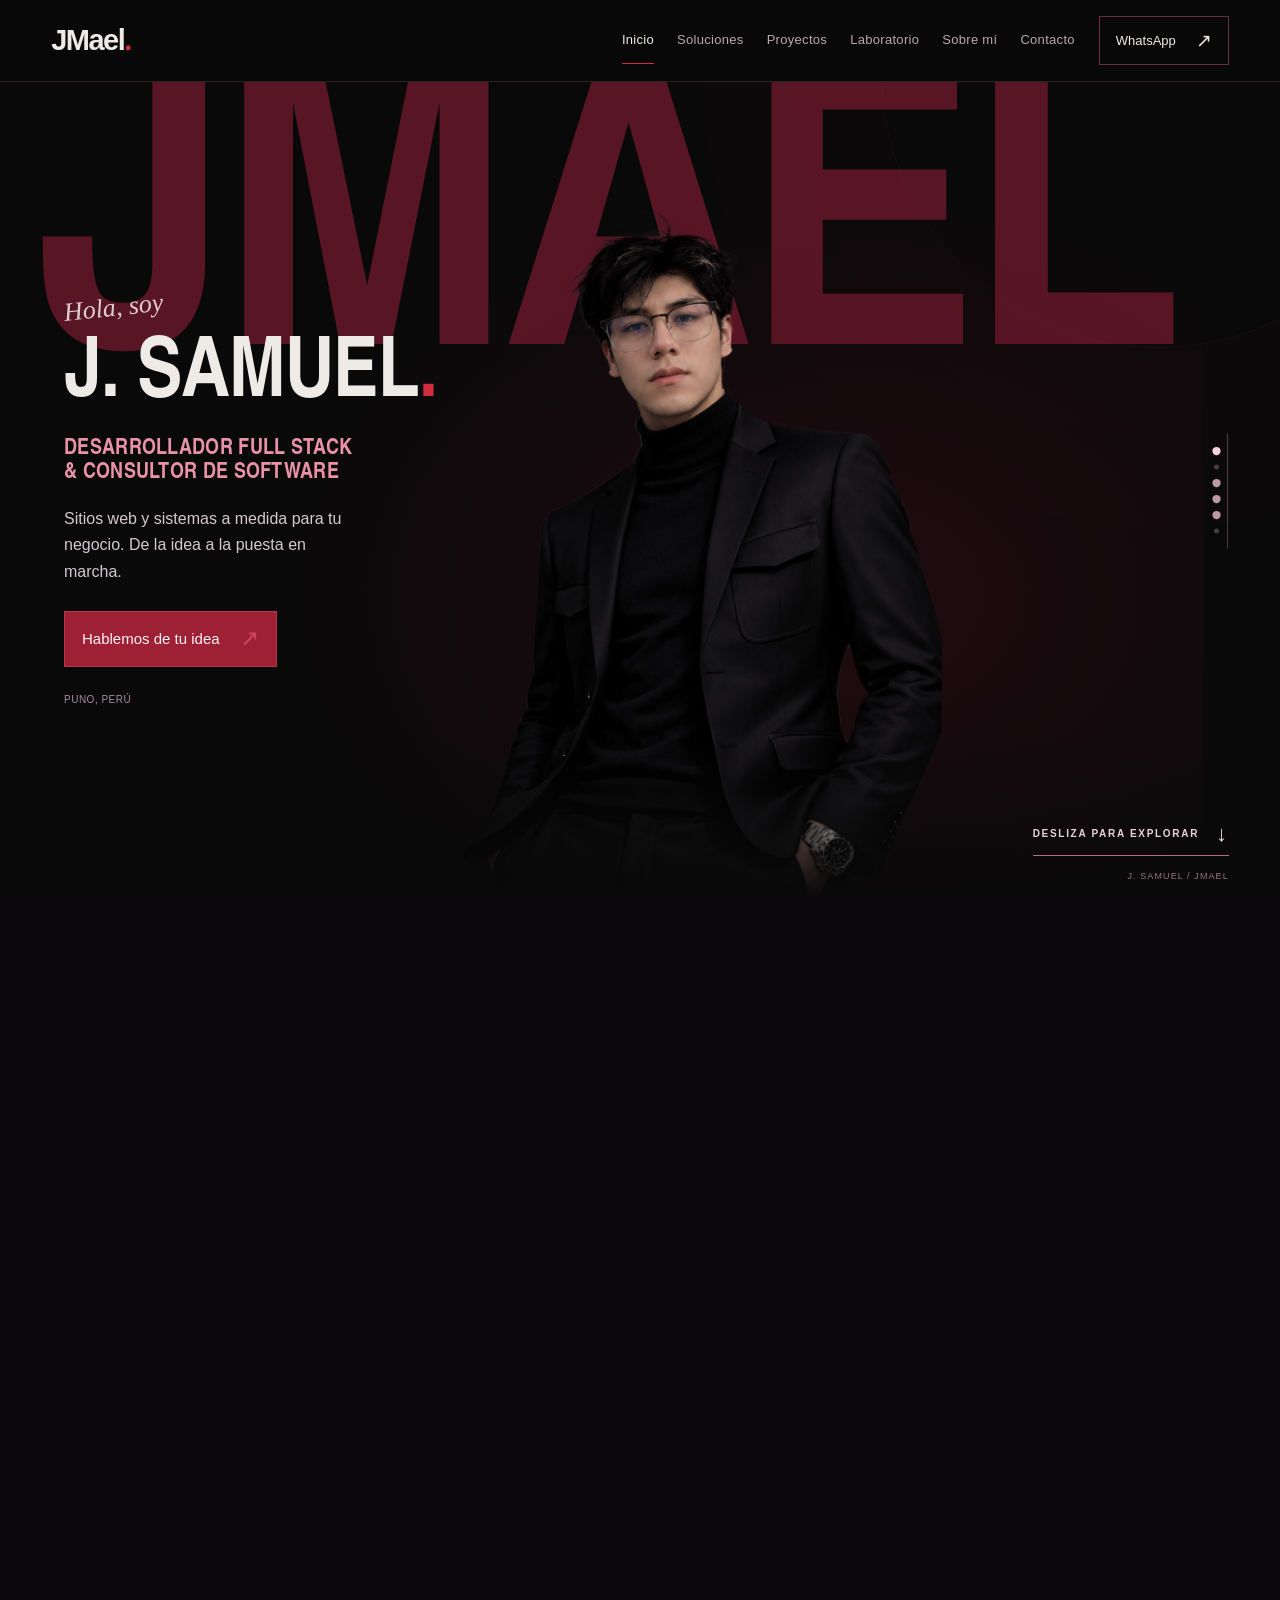
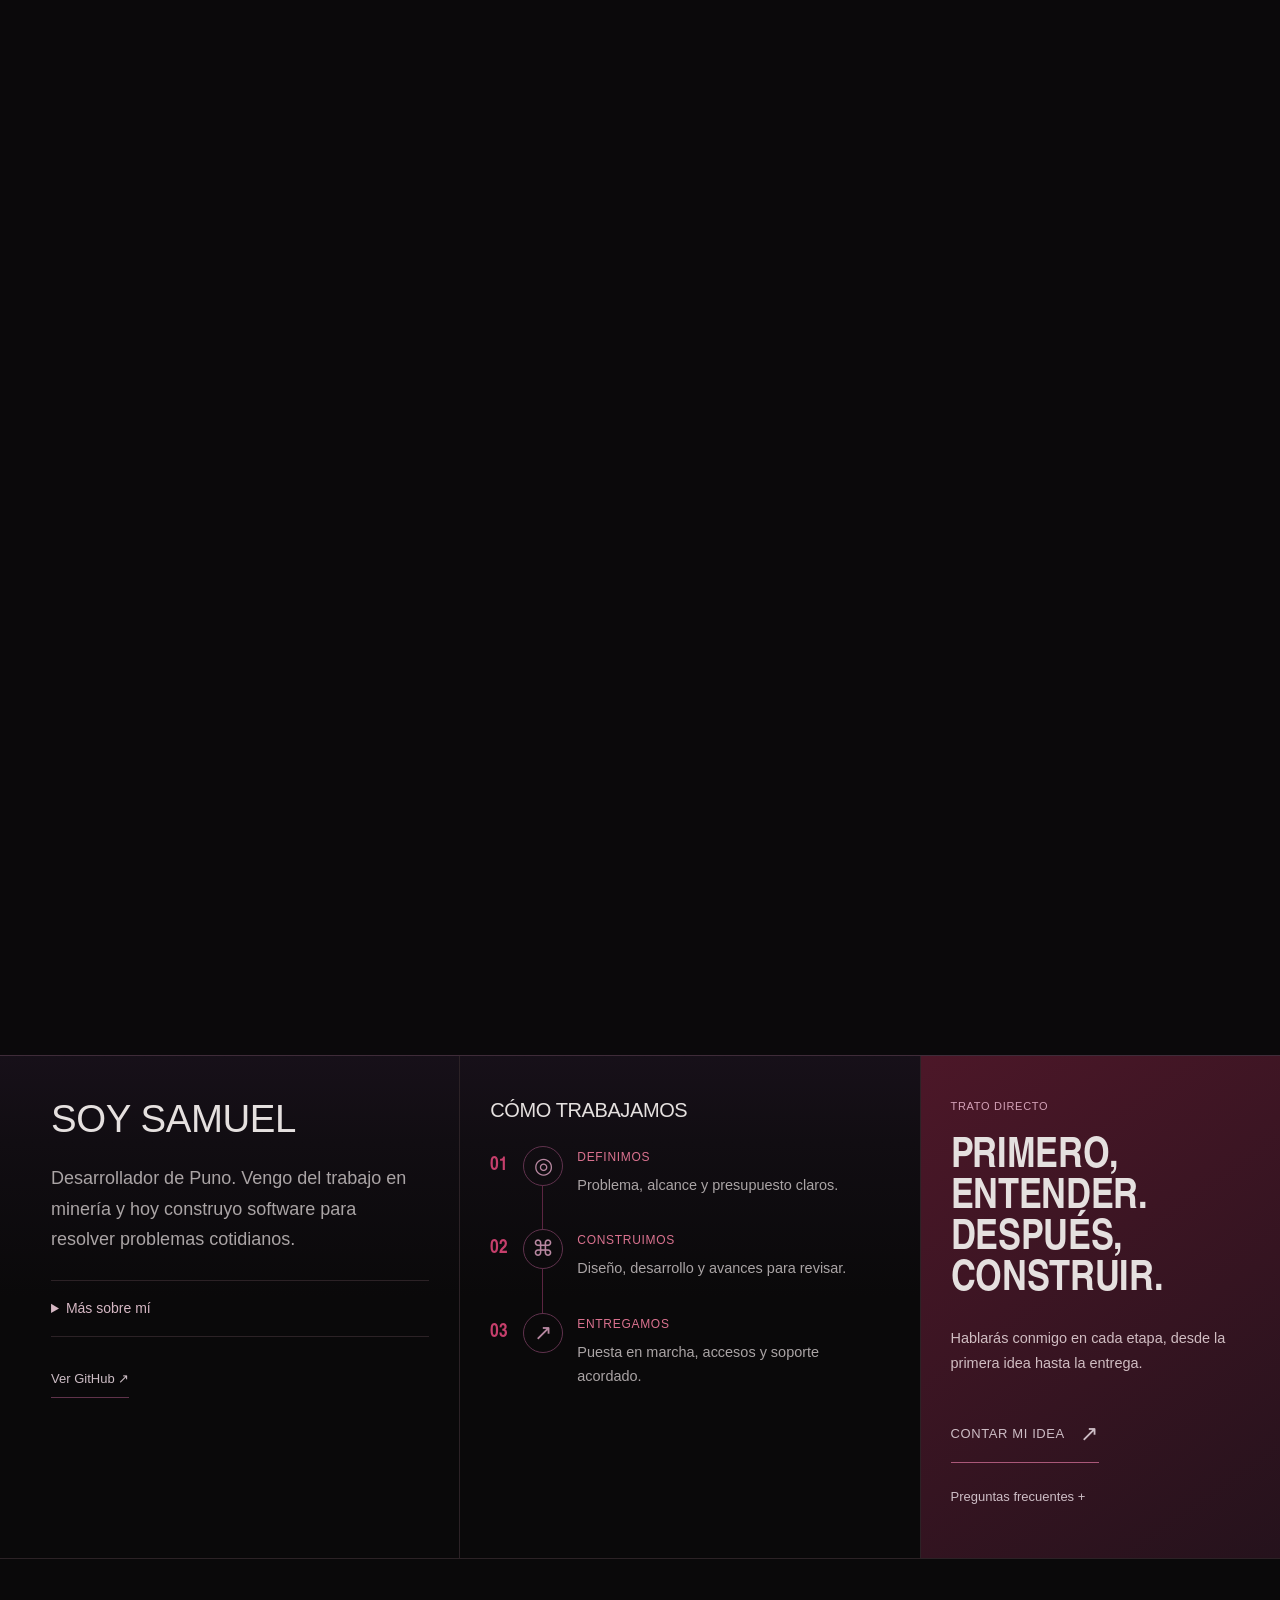
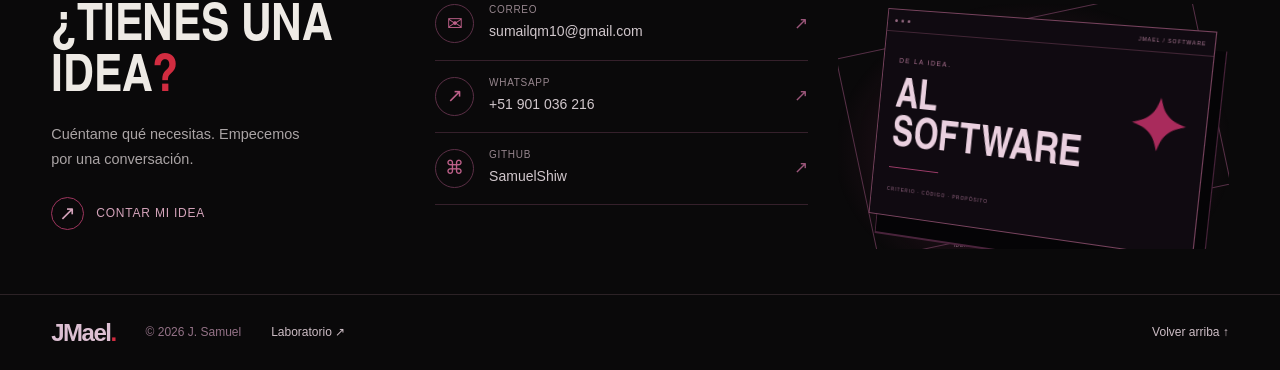
==== commit 6052546f: "Refine portrait alpha edge without changing identity; clarify hero hierarchy" ====
--- a/index.html
+++ b/index.html
@@ -5,7 +5,7 @@
 <meta name="theme-color" content="#0c0b0c"><meta name="description" content="J. Samuel, JMael. Desarrollador full stack y consultor de software en Perú. Consultoría, sitios web, aplicaciones y sistemas a medida.">
 <title>JMael — J. Samuel · Full stack y consultoría de software</title>
 <link rel="icon" href="data:image/svg+xml,%3Csvg xmlns='http://www.w3.org/2000/svg' viewBox='0 0 80 80'%3E%3Crect width='80' height='80' rx='18' fill='%231b2021'/%3E%3Ctext x='13' y='56' font-family='Arial' font-size='43' fill='%23eeeae2'%3EJm%3C/text%3E%3C/svg%3E">
-<link rel="preload" href="assets/display-bold.otf" as="font" type="font/otf" crossorigin><link rel="stylesheet" href="style.css?v=20261029-clean"><link rel="stylesheet" href="editorial-v2.css?v=2"><link rel="stylesheet" href="story-engine.css?v=7">
+<link rel="preload" href="assets/display-bold.otf" as="font" type="font/otf" crossorigin><link rel="stylesheet" href="style.css?v=20261029-clean"><link rel="stylesheet" href="editorial-v2.css?v=2"><link rel="stylesheet" href="story-engine.css?v=8">
 </head>
 <body>
 <a class="skip" href="#contenido">Ir al contenido</a>
--- a/story-engine.css
+++ b/story-engine.css
@@ -377,3 +377,13 @@
 @media (prefers-reduced-motion: reduce) {
   .hero-cta, .header-contact { transition: none; }
 }
+
+/* Tighten the existing matte by one source pixel, preserving the original photograph. */
+.hero-portrait { mask-image: url("assets/portrait-mask-refined.svg"); -webkit-mask-image: url("assets/portrait-mask-refined.svg"); }
+.hero-description { color: #d3cbd0; }
+.hero-role { color: #e990aa; }
+@media (min-width: 1100px) {
+  .hero-copy { width: min(34vw, 440px); }
+  .hero-description { max-width: 32ch; font-size: 16px; line-height: 1.65; }
+  .hero-cta { max-width: 280px; font-size: 15px; min-height: 48px; }
+}
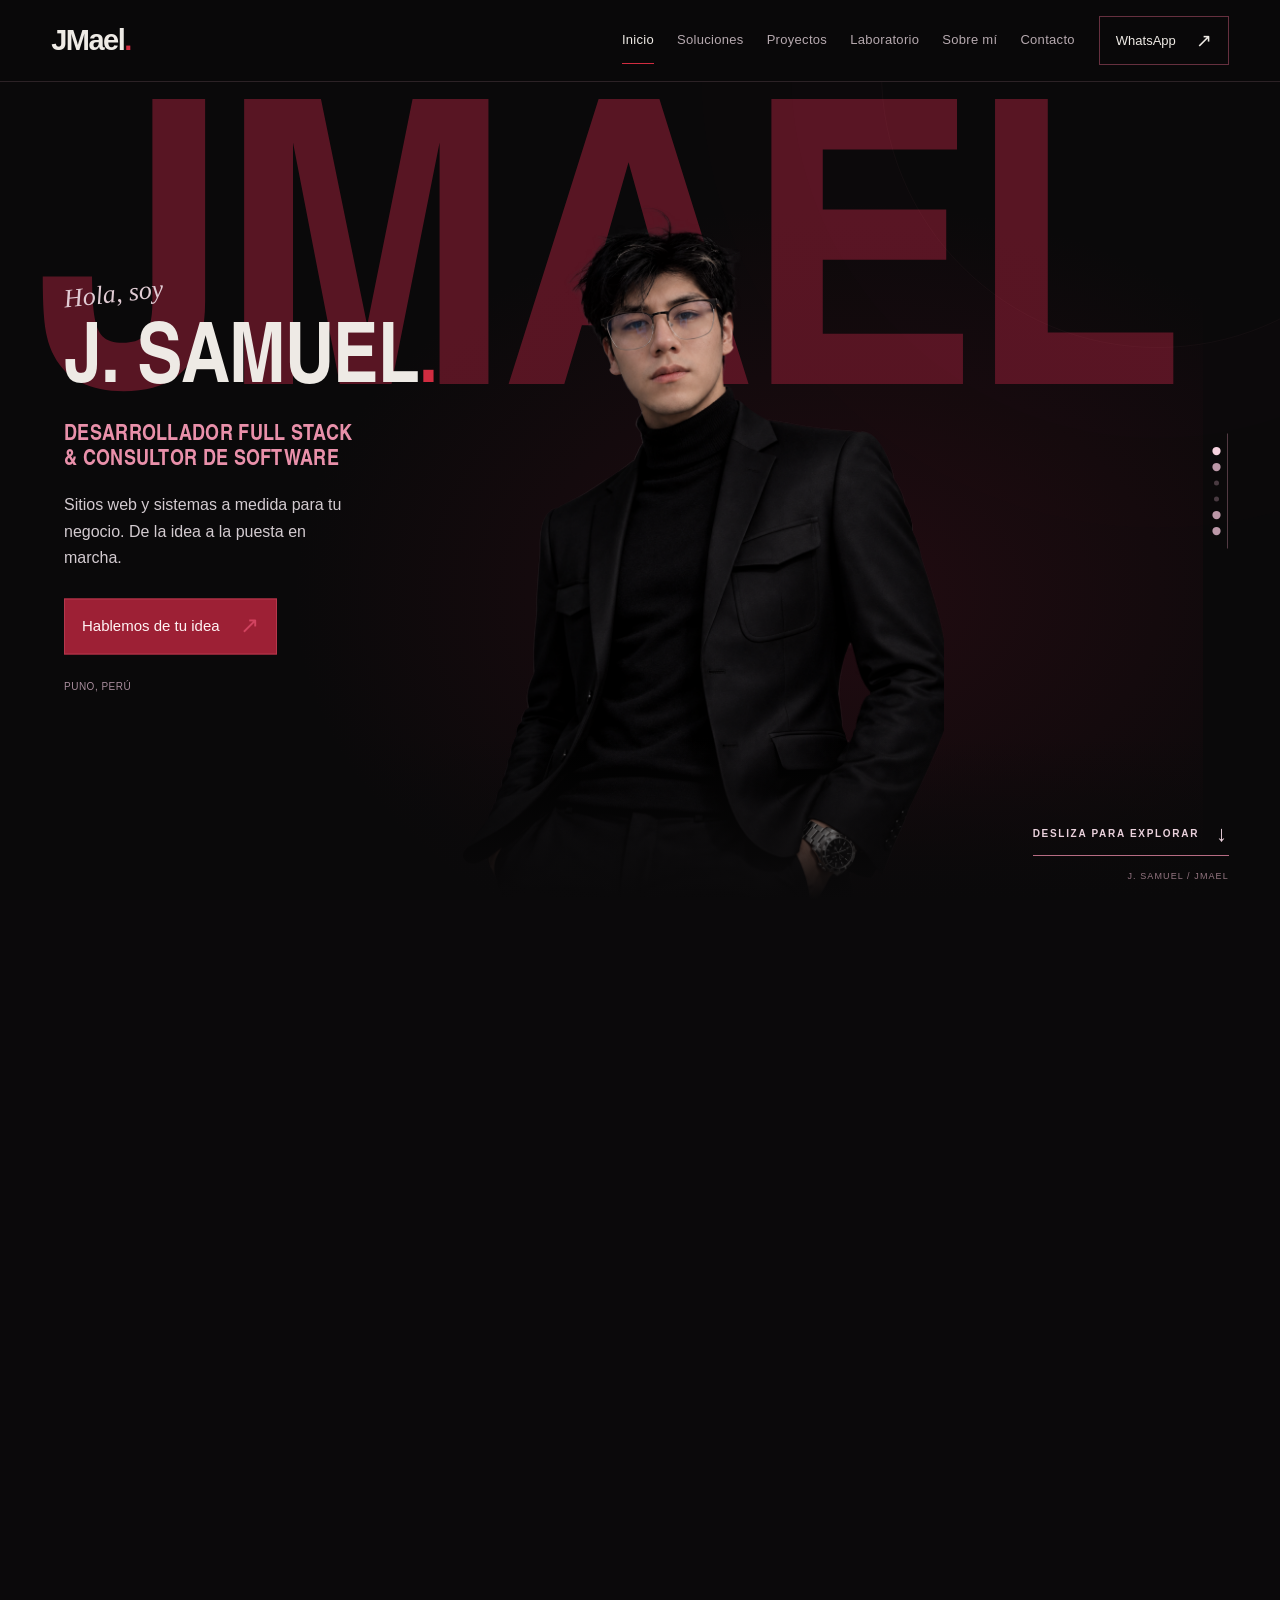
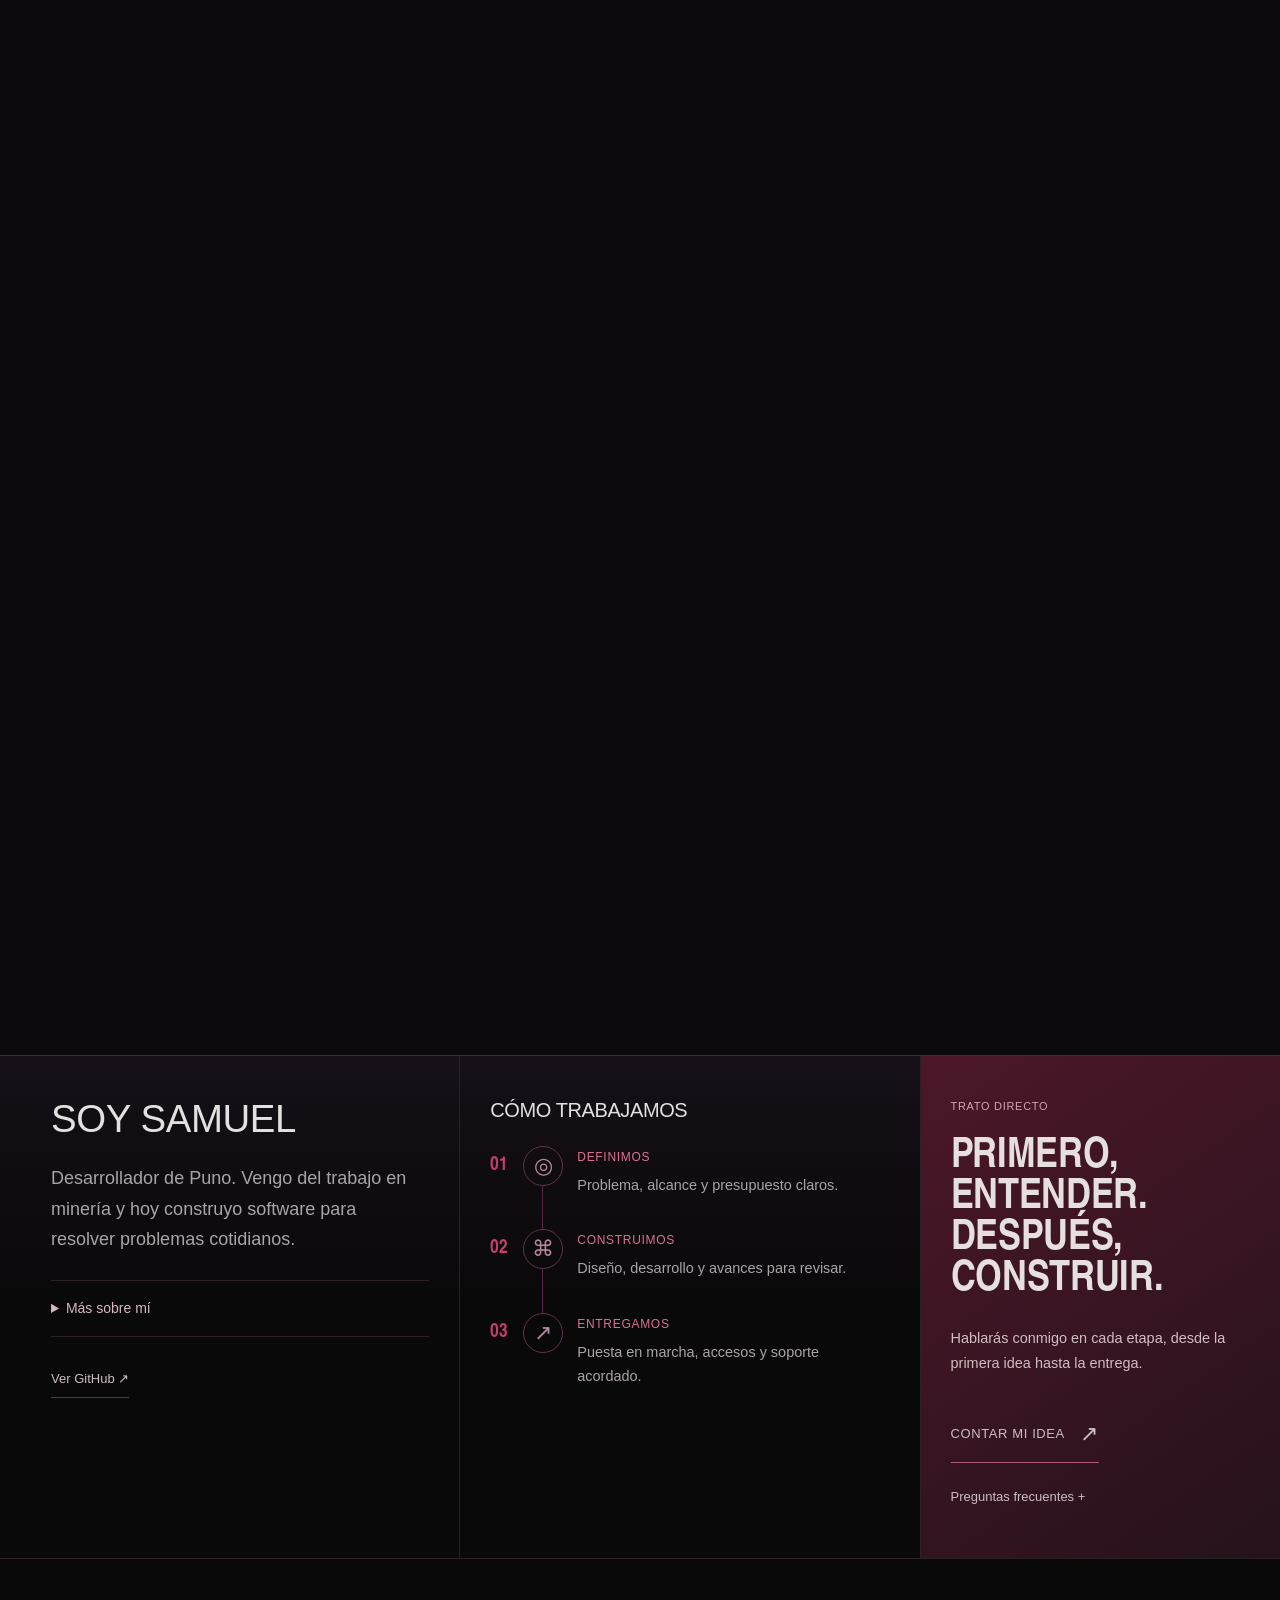
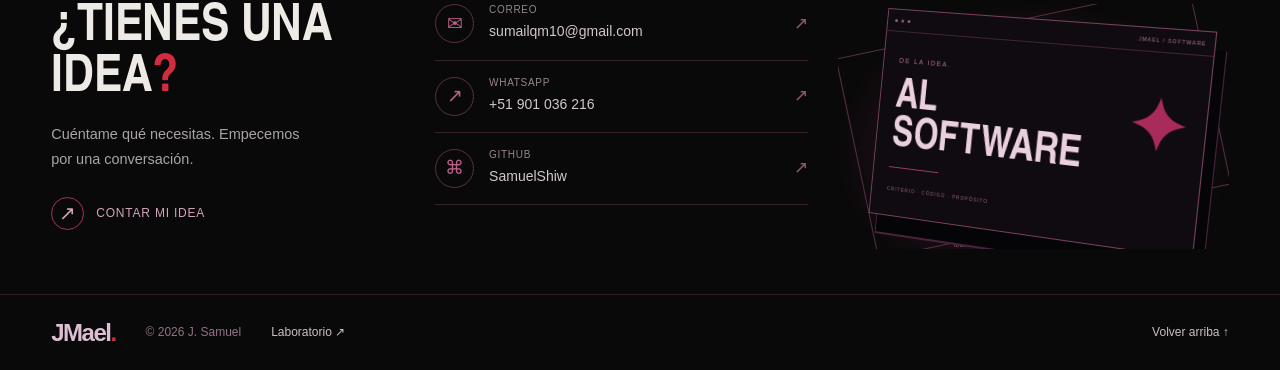
==== commit 5cbb5db0: "Fix responsive scroll scenes and mobile composition; enrich project details" ====
--- a/index.html
+++ b/index.html
@@ -5,11 +5,11 @@
 <meta name="theme-color" content="#0c0b0c"><meta name="description" content="J. Samuel, JMael. Desarrollador full stack y consultor de software en Perú. Consultoría, sitios web, aplicaciones y sistemas a medida.">
 <title>JMael — J. Samuel · Full stack y consultoría de software</title>
 <link rel="icon" href="data:image/svg+xml,%3Csvg xmlns='http://www.w3.org/2000/svg' viewBox='0 0 80 80'%3E%3Crect width='80' height='80' rx='18' fill='%231b2021'/%3E%3Ctext x='13' y='56' font-family='Arial' font-size='43' fill='%23eeeae2'%3EJm%3C/text%3E%3C/svg%3E">
-<link rel="preload" href="assets/display-bold.otf" as="font" type="font/otf" crossorigin><link rel="stylesheet" href="style.css?v=20261029-clean"><link rel="stylesheet" href="editorial-v2.css?v=2"><link rel="stylesheet" href="story-engine.css?v=8">
+<link rel="preload" href="assets/display-bold.otf" as="font" type="font/otf" crossorigin><link rel="stylesheet" href="style.css?v=20261029-clean"><link rel="stylesheet" href="editorial-v2.css?v=20261102"><link rel="stylesheet" href="story-engine.css?v=20261102">
 </head>
 <body>
 <a class="skip" href="#contenido">Ir al contenido</a>
-<header class="header"><a class="wordmark" href="#inicio" aria-label="JMael, inicio">JMael<span>.</span></a><button class="menu-toggle" aria-expanded="false" aria-controls="navigation">Menú <span>＋</span></button><nav id="navigation" aria-label="Principal"><a href="#inicio" class="active">Inicio</a><a href="#servicios">Soluciones</a><a href="#proyectos">Proyectos</a><a href="#laboratorio">Laboratorio</a><a href="#perfil">Sobre mí</a><a href="#contacto">Contacto</a></nav><a class="header-contact" href="https://wa.me/51901036216" target="_blank" rel="noopener noreferrer">WhatsApp <span>↗</span></a></header>
+<header class="header"><a class="wordmark" href="#inicio" aria-label="JMael, inicio">JMael<span>.</span></a><button class="menu-toggle" aria-expanded="false" aria-controls="navigation" aria-label="Abrir menú"><span class="menu-label">Menú</span> <span class="menu-symbol" aria-hidden="true">＋</span></button><nav id="navigation" aria-label="Principal"><a href="#inicio" class="active">Inicio</a><a href="#servicios">Soluciones</a><a href="#proyectos">Proyectos</a><a href="#laboratorio">Laboratorio</a><a href="#perfil">Sobre mí</a><a href="#contacto">Contacto</a></nav><a class="header-contact" href="https://wa.me/51901036216" target="_blank" rel="noopener noreferrer">WhatsApp <span>↗</span></a></header>
 <main id="contenido">
 <div class="editorial-story"><div class="editorial-stage">
 <div class="story-rail" aria-hidden="true"><span></span><span></span><span></span><span></span><span></span><span></span></div>
@@ -39,13 +39,13 @@
   </div>
 </section>
 </div></div>
-<section id="perfil" class="professional"><div class="profile-column"><h2>SOY SAMUEL</h2><p class="profile-intro">Desarrollador de Puno. Vengo del trabajo en minería y hoy construyo software para resolver problemas cotidianos.</p><details class="profile-details"><summary>Más sobre mí</summary><h3 class="subheading">FORMACIÓN</h3><div class="education-row"><div><strong>Ingeniería de Software con IA</strong><span>SENATI</span></div><small>EN CURSO</small></div><div class="education-row"><div><strong>Cloud y arquitectura</strong><span>AWS Academy y aprendizaje continuo</span></div><small>FORMACIÓN</small></div><h3 class="subheading">DESARROLLO FULL STACK</h3><div class="skill-group"><span>FRONTEND</span><div class="skill-tags"><span>HTML / CSS</span><span>JavaScript</span><span>TypeScript</span></div></div><div class="skill-group"><span>BACKEND Y DATOS</span><div class="skill-tags"><span>Node.js</span><span>APIs</span><span>PostgreSQL</span><span>SQL</span></div></div><div class="skill-group"><span>DEL CÓDIGO A LA ENTREGA</span><div class="skill-tags"><span>Git</span><span>Pruebas</span><span>Despliegue</span></div></div></details><a class="quiet-link github-link" href="https://github.com/SamuelShiw" target="_blank" rel="noopener noreferrer">Ver GitHub ↗</a></div>
+<section id="perfil" class="professional"><div class="profile-column"><h2>SOY SAMUEL</h2><p class="profile-intro">Desarrollador de Puno. Vengo del trabajo en minería y hoy construyo software para resolver problemas cotidianos.</p><details class="profile-details"><summary>Más sobre mí</summary><h3 class="subheading">FORMACIÓN</h3><div class="education-row"><div><strong>Ingeniería de Software con IA</strong><span>SENATI</span></div><small>EN CURSO</small></div><div class="education-row"><div><strong>Cloud y arquitectura</strong><span>AWS Academy y aprendizaje continuo</span></div><small>FORMACIÓN</small></div><h3 class="subheading">TECNOLOGÍAS EN MIS PROYECTOS</h3><div class="skill-group"><span>LENGUAJES Y WEB</span><div class="skill-tags"><span>HTML / CSS</span><span>JavaScript</span><span>TypeScript</span><span>SQL</span></div></div><div class="skill-group"><span>INTERFACES</span><div class="skill-tags"><span>React</span><span>Tailwind CSS</span><span>Vite</span></div></div><div class="skill-group"><span>BACKEND Y DATOS</span><div class="skill-tags"><span>Node.js</span><span>Express</span><span>APIs REST</span><span>Prisma</span><span>PostgreSQL</span><span>MySQL</span></div></div><div class="skill-group"><span>PRUEBAS Y ENTREGA</span><div class="skill-tags"><span>Vitest</span><span>Playwright</span><span>Git</span><span>Docker</span></div></div><h3 class="subheading">EXPERIENCIA ACADÉMICA</h3><div class="skill-group"><span>APLICACIONES ANDROID · ECOLIM</span><div class="skill-tags"><span>Java</span><span>Android Studio</span><span>SQLite</span></div></div></details><a class="quiet-link github-link" href="https://github.com/SamuelShiw" target="_blank" rel="noopener noreferrer">Ver GitHub ↗</a></div>
 <div class="process-column"><h2>CÓMO TRABAJAMOS</h2><ol class="process-steps"><li><span>01</span><i aria-hidden="true">◎</i><div><h3>DEFINIMOS</h3><p>Problema, alcance y presupuesto claros.</p></div></li><li><span>02</span><i aria-hidden="true">⌘</i><div><h3>CONSTRUIMOS</h3><p>Diseño, desarrollo y avances para revisar.</p></div></li><li><span>03</span><i aria-hidden="true">↗</i><div><h3>ENTREGAMOS</h3><p>Puesta en marcha, accesos y soporte acordado.</p></div></li></ol></div>
 <aside class="consulting-panel"><p class="eyebrow">TRATO DIRECTO</p><h2>PRIMERO,<br>ENTENDER.<br>DESPUÉS,<br>CONSTRUIR.</h2><p class="panel-description">Hablarás conmigo en cada etapa, desde la primera idea hasta la entrega.</p><button class="panel-link" data-contact>CONTAR MI IDEA <span>↗</span></button><button class="panel-faq" data-faq>Preguntas frecuentes +</button></aside></section>
 <section id="contacto" class="contact"><div class="contact-intro"><h2>¿TIENES UNA IDEA<span>?</span></h2><p>Cuéntame qué necesitas. Empecemos por una conversación.</p><button class="round-link" data-contact><span>↗</span> CONTAR MI IDEA</button></div><div class="contact-links"><a href="mailto:sumailqm10@gmail.com"><span class="contact-icon">✉</span><div><small>CORREO</small><span>sumailqm10@gmail.com</span></div><b>↗</b></a><a href="https://wa.me/51901036216" target="_blank" rel="noopener noreferrer"><span class="contact-icon">↗</span><div><small>WHATSAPP</small><span>+51 901 036 216</span></div><b>↗</b></a><a href="https://github.com/SamuelShiw" target="_blank" rel="noopener noreferrer"><span class="contact-icon">⌘</span><div><small>GITHUB</small><span>SamuelShiw</span></div><b>↗</b></a></div><div class="closing-art" aria-hidden="true"><div class="closing-orbit"></div><div class="closing-screen"><div class="screen-top"><i></i><i></i><i></i><span>JMAEL / SOFTWARE</span></div><div class="screen-content"><span>DE LA IDEA.</span><strong>AL<br>SOFTWARE<span>✦</span></strong><div class="screen-line"></div><small>CRITERIO · CÓDIGO · PROPÓSITO</small></div></div><span class="closing-caption">IDEAS EN PROCESO. SOLUCIONES EN LA REALIDAD.</span></div></section>
 </main><footer><a class="wordmark" href="#inicio">JMael<span>.</span></a><span>© <span id="year">2026</span> J. Samuel</span><button class="quiet-link" data-lab>Laboratorio ↗</button><a class="quiet-link" href="#inicio">Volver arriba ↑</a></footer>
-<dialog id="project-dialog" aria-labelledby="dialog-title"><button class="dialog-close" aria-label="Cerrar detalle">✕</button><p class="eyebrow" id="dialog-type"></p><h2 id="dialog-title"></h2><p id="dialog-description"></p><div class="dialog-details"><span>ESTADO</span><p id="dialog-status"></p><span>ENFOQUE</span><p id="dialog-focus"></p><span>PRÓXIMAMENTE</span><p>Avances, imágenes y demostraciones a medida que el proyecto progrese.</p></div><a class="outline-button" id="dialog-link" href="#contacto">Conversemos sobre algo similar ↗</a></dialog>
+<dialog id="project-dialog" aria-labelledby="dialog-title"><button class="dialog-close" aria-label="Cerrar detalle">✕</button><p class="eyebrow" id="dialog-type"></p><h2 id="dialog-title"></h2><p id="dialog-description"></p><figure id="dialog-visual" class="project-dialog-visual" hidden></figure><div id="dialog-evidence" class="project-evidence" hidden></div><div class="dialog-details"><span>ESTADO</span><p id="dialog-status"></p><span>ENFOQUE</span><p id="dialog-focus"></p></div><a class="outline-button" id="dialog-link" href="#contacto">Conversemos sobre algo similar ↗</a></dialog>
 <dialog id="contact-dialog" aria-labelledby="contact-title"><button class="modal-close" aria-label="Cerrar consulta">✕</button><p class="eyebrow">EMPECEMOS POR UNA CONVERSACIÓN</p><h2 id="contact-title">CUÉNTAME TU IDEA<span>.</span></h2><p class="modal-intro">Elige un tema y cuéntame qué necesitas. Abriremos tu mensaje para que puedas revisarlo y enviarlo.</p><form id="brief-form"><label for="service">¿Qué necesitas?</label><select id="service" name="service"><option>Consultoría de software</option><option>Sitio web</option><option>Aplicación o sistema web</option><option>Automatización</option><option>Integración de IA</option><option>Colaboración creativa</option><option>Quiero explorar una idea</option></select><label for="idea">Tu idea, en pocas palabras</label><textarea id="idea" name="idea" rows="3" maxlength="2000" required placeholder="Me gustaría construir… / Necesito resolver…"></textarea><div class="form-bottom"><p>Elige un canal. El mensaje se abrirá preparado para que lo revises y envíes.</p><div class="contact-submit"><button class="pill" type="submit" name="channel" value="whatsapp">Abrir WhatsApp <span>↗</span></button><button class="email-submit text-link" type="submit" name="channel" value="email">Usar correo ↗</button></div></div><p id="form-status" role="status" aria-live="polite"></p></form></dialog>
 <dialog id="lab-dialog" aria-labelledby="lab-title"><button class="modal-close" aria-label="Cerrar laboratorio">✕</button><p class="eyebrow">EXPLORACIONES / EN PROCESO</p><h2 id="lab-title">FUERA DEL GUION<span>.</span></h2><p class="modal-intro">Un espacio para probar ideas de IA, personajes y creación digital. Las primeras pruebas irán apareciendo aquí.</p><div class="lab-list"><button data-project="mael"><span>01 / PERSONAJES</span><strong>Mael: voz y personalidad</strong><small>En desarrollo ↗</small></button><button data-project="ia"><span>02 / INTELIGENCIA ARTIFICIAL</span><strong>IA aplicada a lo cotidiano</strong><small>Exploración inicial ↗</small></button><button data-project="motion"><span>03 / CREACIÓN DIGITAL</span><strong>Ideas en movimiento</strong><small>Exploración inicial ↗</small></button></div></dialog>
 <dialog id="faq-dialog" aria-labelledby="faq-title"><button class="modal-close" aria-label="Cerrar preguntas">✕</button><p class="eyebrow">ANTES DE EMPEZAR</p><h2 id="faq-title">HABLEMOS CLARO<span>.</span></h2><div class="questions"><details><summary>¿Puedo contratarte solo para una consultoría?</summary><p>Sí. Podemos definir una revisión de tus necesidades y alternativas, con un alcance acordado antes de comenzar.</p></details><details><summary>¿Y si todavía no tengo clara mi idea?</summary><p>Empezamos por lo que necesitas resolver y cómo lo haces hoy. Desde ahí podemos definir la solución y los siguientes pasos.</p></details><details><summary>¿Cómo se define el precio y el tiempo?</summary><p>Según el alcance, las prioridades y los entregables. La propuesta establece el presupuesto, los tiempos y las condiciones antes de comenzar.</p></details><details><summary>¿Qué pasa después de la entrega?</summary><p>Los accesos, la documentación, las correcciones y el soporte se acuerdan para cada proyecto. El mantenimiento se define según las necesidades y el alcance.</p></details></div></dialog>
-<script src="app.js?v=6"></script><script src="story-engine.js?v=7"></script></body></html>+<script src="app.js?v=20261102"></script><script src="story-engine.js?v=20261102"></script></body></html>
--- a/editorial-v2.css
+++ b/editorial-v2.css
@@ -55,7 +55,7 @@
   overflow: hidden;
   border: 1px solid #49343c;
   filter: saturate(.82);
-  transition: filter .45s ease, border-color .45s ease, box-shadow .45s ease !important;
+  transition: filter .45s ease, border-color .45s ease, box-shadow .45s ease;
 }
 .project-art::after {
   content: "";
@@ -153,16 +153,6 @@
   font-size: clamp(14px, 1.13vw, 17px);
   line-height: 1.7;
 }
-.motion-ready .hero-copy { animation: v2-entrance .8s cubic-bezier(.18,.8,.25,1) both; }
-.motion-ready .hero-portrait { animation: v2-portrait 1.05s ease-out both; }
-.motion-ready .reveal {
-  opacity: 0;
-  transform: translate3d(0, 24px, 0);
-  transition: opacity .7s cubic-bezier(.2,.7,.3,1), transform .7s cubic-bezier(.2,.7,.3,1);
-}
-.motion-ready .reveal.is-visible { opacity: 1; transform: translate3d(0,0,0); }
-@keyframes v2-entrance { from { opacity: 0; transform: translateY(20px); } to { opacity: 1; transform: translateY(0); } }
-@keyframes v2-portrait { from { opacity: 0; transform: translateY(16px); } to { opacity: 1; transform: translateY(0); } }
 @media (min-width: 901px) {
   .hero-stage { height: clamp(625px, 58vw, 740px); }
   .hero-copy { left: 5%; top: clamp(188px, 17vw, 253px); width: clamp(290px, 28vw, 410px); }
@@ -215,7 +205,7 @@
   }
   .hero-cta, .hero-cta span, .project-art, .card-body h3 > span,
   .service-cards > button, .service-cards > button h3 span,
-  .lab-preview-link span { transition: none !important; }
+  .lab-preview-link span { transition: none; }
   .service-cards > button:hover { transform: none; }
 }
 
@@ -276,89 +266,21 @@
   .project-card:hover .project-art::before,
   .project-card:focus-visible .project-art::before { opacity: 1; }
 }
-.motion-ready .project-card .card-body h3 > span { transition: color .3s ease, transform .3s ease; }
+/* One motion layer for the ordinary document. The pinned stage owns its own panels. */
 @media (prefers-reduced-motion: no-preference) {
-  .motion-ready .hero-word {
-    translate: 0 var(--hero-word-shift, 0px);
-    animation: v21-word-reveal 1.1s cubic-bezier(.19, 1, .22, 1) both;
+  .motion-ready .reveal {
+    opacity: 0;
+    translate: 0 16px;
+    transition: opacity .42s ease, translate .5s cubic-bezier(.2,.7,.3,1);
   }
-  .motion-ready .hero-portrait {
-    translate: 0 var(--hero-portrait-shift, 0px);
-    animation: v21-portrait-reveal 1.35s cubic-bezier(.19, 1, .22, 1) .07s both;
-  }
-  .motion-ready .hero-copy {
-    animation: v21-copy-reveal .9s cubic-bezier(.19, 1, .22, 1) .18s both;
-  }
-  .motion-ready .hero-copy .hero-role {
-    animation: v21-copy-reveal .85s cubic-bezier(.19,1,.22,1) .38s both;
-  }
-  .motion-ready .hero-copy .hero-description,
-  .motion-ready .hero-copy .hero-actions {
-    animation: v21-copy-reveal .85s cubic-bezier(.19,1,.22,1) .52s both;
-  }
-  .hero-scroll-indicator span { animation: v21-scroll-hint 1.7s ease-in-out infinite; }
-  .motion-ready .project-card .project-art {
-    opacity: .55;
-    clip-path: inset(0 0 35% 0);
-    transform: translate3d(0, 24px, 0) scale(.94);
-    transition: clip-path .95s cubic-bezier(.19,1,.22,1),
-                transform .95s cubic-bezier(.19,1,.22,1),
-                opacity .95s ease, filter .4s ease, box-shadow .4s ease, border-color .4s ease !important;
-  }
-  .motion-ready .project-card.is-visible .project-art {
-    opacity: 1;
-    clip-path: inset(0 0 0 0);
-    transform: translate3d(0, 0, 0) scale(1);
-  }
-  .motion-ready .project-card.is-visible:hover .project-art,
-  .motion-ready .project-card.is-visible:focus-visible .project-art {
-    transform: translate3d(0, -3px, 0) scale(1.027);
-  }
-  .motion-ready .project-card .card-meta,
-  .motion-ready .project-card .card-body h3,
-  .motion-ready .project-card .card-body p,
-  .motion-ready .project-card .card-body::after {
-    opacity: 0;
-    translate: 0 18px;
-    transition: opacity .7s ease, translate .8s cubic-bezier(.19,1,.22,1);
-  }
-  .motion-ready .project-card.is-visible .card-meta,
-  .motion-ready .project-card.is-visible .card-body h3,
-  .motion-ready .project-card.is-visible .card-body p,
-  .motion-ready .project-card.is-visible .card-body::after {
-    opacity: 1;
-    translate: 0 0;
-  }
-  .motion-ready .project-card.is-visible .card-meta { transition-delay: .09s; }
-  .motion-ready .project-card.is-visible .card-body h3 { transition-delay: .19s; }
-  .motion-ready .project-card.is-visible .card-body p { transition-delay: .29s; }
-  .motion-ready .project-card.is-visible .card-body::after { transition-delay: .36s; }
-  .motion-ready .lab-preview::before {
-    transform: translate3d(0, var(--lab-shift, 0px), 0);
-  }
-  .motion-ready .lab-preview-heading h2 span {
-    animation: v21-lab-accent 3s ease-in-out infinite alternate;
-  }
-}
-@keyframes v21-word-reveal {
-  from { opacity: .2; clip-path: inset(0 100% 0 0); }
-  to { opacity: 1; clip-path: inset(0 0 0 0); }
-}
-@keyframes v21-portrait-reveal {
-  from { opacity: 0; clip-path: inset(43% 0 0 0); transform: translate3d(0, 42px, 0); }
-  to { opacity: 1; clip-path: inset(0 0 0 0); transform: translate3d(0, 0, 0); }
-}
-@keyframes v21-copy-reveal {
-  from { opacity: 0; transform: translate3d(0, 26px, 0); }
-  to { opacity: 1; transform: translate3d(0, 0, 0); }
-}
-@keyframes v21-scroll-hint {
-  0%, 100% { transform: translateY(-3px); }
-  50% { transform: translateY(5px); }
-}
-@keyframes v21-lab-accent {
-  from { color: #c85e72; }
-  to { color: #f09daf; }
+  .motion-ready .reveal.is-visible { opacity: 1; translate: 0 0; }
+  .motion-ready .hero-word { translate: 0 var(--hero-word-shift, 0px); }
+  .motion-ready .hero-portrait { translate: 0 var(--hero-portrait-shift, 0px); }
+  .hero-scroll-indicator span { animation: scroll-hint 1.7s ease-in-out 3; }
+}
+@keyframes scroll-hint {
+  0%, 100% { transform: translateY(-2px); }
+  50% { transform: translateY(4px); }
 }
 @media (max-width: 900px) {
   .hero-scroll-indicator { bottom: 31px; }
@@ -367,31 +289,8 @@
 @media (max-width: 600px) {
   .hero-scroll-indicator { display: none; }
   .hero-stage::after { right: -32%; top: 8%; width: 82vw; }
-  .motion-ready .project-card .project-art { clip-path: inset(0 0 22% 0); }
 }
 @media (prefers-reduced-motion: reduce) {
-  .hero-scroll-indicator span { animation: none !important; }
-  .motion-ready .hero-word, .motion-ready .hero-portrait,
-  .motion-ready .hero-copy, .motion-ready .hero-copy .hero-role,
-  .motion-ready .hero-copy .hero-description, .motion-ready .hero-copy .hero-actions,
-  .motion-ready .lab-preview-heading h2 span {
-    animation: none !important;
-    transform: none !important;
-    translate: none !important;
-  }
-  .motion-ready .project-card .project-art,
-  .motion-ready .project-card.is-visible .project-art {
-    opacity: 1;
-    clip-path: none;
-    transform: none;
-    transition: none !important;
-  }
-  .motion-ready .project-card .card-meta,
-  .motion-ready .project-card .card-body h3,
-  .motion-ready .project-card .card-body p,
-  .motion-ready .project-card .card-body::after {
-    opacity: 1;
-    translate: none;
-    transition: none;
-  }
-}
+  html { scroll-behavior: auto; }
+  .motion-ready .reveal { opacity: 1; translate: none; transition: none; }
+}
--- a/story-engine.css
+++ b/story-engine.css
@@ -1,4 +1,4 @@
-/* JMael V4 | One continuous, scroll-controlled editorial stage.
+/* JMael V5 | One continuous, scroll-controlled editorial stage.
    Designed as progressive enhancement. The base document stays unchanged
    whenever JS is unavailable, motion is reduced or the viewport is small. */
 .editorial-story,
@@ -42,7 +42,7 @@
   html.story-active .editorial-stage .services-band,
   html.story-active .editorial-stage .project-card,
   html.story-active .editorial-stage .lab-preview {
-    position: absolute !important;
+    position: absolute;
     top: 0;
     left: 0;
     right: 0;
@@ -52,15 +52,13 @@
     max-width: none;
     max-height: none;
     margin: 0;
-    opacity: var(--scene-opacity, 0) !important;
-    transform: translate3d(0, var(--scene-y, 42px), 0)
-               scale(var(--scene-scale, 1.035)) !important;
-    translate: none !important;
-    transition: none !important;
+    opacity: var(--scene-opacity, 0);
+    transform: translate3d(0, var(--scene-y, 0px), 0);
+    translate: none;
+    transition: none;
     pointer-events: none;
     border: 0;
     overflow: hidden;
-    will-change: opacity, transform;
     isolation: isolate;
   }
 
@@ -84,12 +82,21 @@
     box-shadow: 0 0 0 1px #32232c inset;
   }
 
+  html.story-active .hero-copy {
+    top: 50%;
+    transform: translateY(-50%);
+    width: min(36vw, 440px);
+  }
+  html.story-active .hero h1 { font-size: clamp(66px, 6.5vw, 100px); }
+  html.story-active .hero-portrait { height: min(88svh, 745px); bottom: -25px; }
+  html.story-active .hero-word { top: 4%; }
+
   html.story-active #servicios .services-heading { margin: 0; }
   html.story-active #servicios .services-heading h2 {
     font-family: var(--display);
     font-weight: 700;
     text-transform: uppercase;
-    font-size: clamp(36px, 4.1vw, 66px);
+    font-size: clamp(36px, min(4.1vw, 7svh), 66px);
     line-height: .96;
     letter-spacing: -.025em;
     max-width: 11ch;
@@ -117,11 +124,10 @@
 
   /* The project's section is only a semantic container while the chapter
      has three true full-screen visual scenes. */
-  html.story-active #proyectos .section-heading { display: none !important; }
   html.story-active #proyectos .project-grid { display: contents; }
 
   html.story-active #proyectos .project-card {
-    display: grid !important;
+    display: grid;
     grid-template-columns: minmax(0, 1.18fr) minmax(0, .82fr);
     column-gap: clamp(38px, 6vw, 112px);
     align-items: center;
@@ -158,16 +164,16 @@
     min-width: 0;
     min-height: 0;
     max-height: calc(var(--story-viewport-height) - 140px);
-    transform: none !important;
-    clip-path: none !important;
-    opacity: 1 !important;
-    filter: saturate(.86) !important;
-    transition: filter .28s ease, border-color .28s ease, box-shadow .28s ease !important;
+    transform: none;
+    clip-path: none;
+    opacity: 1;
+    filter: saturate(.86);
+    transition: filter .28s ease, border-color .28s ease, box-shadow .28s ease;
     will-change: auto;
   }
   html.story-active #proyectos .project-card:hover .project-art,
   html.story-active #proyectos .project-card:focus-visible .project-art {
-    filter: saturate(1.12) !important;
+    filter: saturate(1.12);
     box-shadow: 0 20px 58px rgba(0, 0, 0, .35);
   }
   html.story-active #proyectos .card-body { padding: 20px 0; }
@@ -214,47 +220,16 @@
     background: linear-gradient(125deg, #281520, #100e13 68%, #151018);
   }
   html.story-active .lab-preview h2 {
-    font-size: clamp(67px, 8vw, 128px);
+    font-size: clamp(67px, min(8vw, 13svh), 128px);
   }
   html.story-active .lab-preview-content { padding: 0; }
   html.story-active .lab-preview-content p { font-size: clamp(16px, 1.45vw, 22px); }
 
-  /* Disable the old entrance choreography inside the controlled stage.
-     Otherwise old IntersectionObserver effects can leave visible text at
-     opacity zero beneath the new panels. */
-  html.story-active.motion-ready .editorial-stage .reveal:not([data-story-scene]),
-  html.story-active.motion-ready .editorial-stage .reveal.is-visible:not([data-story-scene]),
-  html.story-active.motion-ready .editorial-stage .project-card .card-meta,
-  html.story-active.motion-ready .editorial-stage .project-card .card-body h3,
-  html.story-active.motion-ready .editorial-stage .project-card .card-body p,
-  html.story-active.motion-ready .editorial-stage .project-card .card-body::after {
-    opacity: 1 !important;
-    transform: none !important;
-    translate: none !important;
-    transition: none !important;
-    clip-path: none !important;
-  }
-
-  html.story-active.motion-ready .editorial-stage .hero-stage {
-    opacity: var(--scene-opacity, 1) !important;
-    transform: translate3d(0, var(--scene-y, 0px), 0)
-               scale(var(--scene-scale, 1)) !important;
-  }
-  html.story-active.motion-ready .editorial-stage .services-band,
-  html.story-active.motion-ready .editorial-stage .project-card,
-  html.story-active.motion-ready .editorial-stage .lab-preview {
-    opacity: var(--scene-opacity, 0) !important;
-    transform: translate3d(0, var(--scene-y, 42px), 0)
-               scale(var(--scene-scale, 1.035)) !important;
-  }
-  html.story-active .editorial-stage .hero-word,
-  html.story-active .editorial-stage .hero-portrait {
-    translate: none !important;
-  }
-  html.story-active .editorial-stage .project-card .card-body h3,
-  html.story-active .editorial-stage .project-card .card-body p,
-  html.story-active .editorial-stage .project-card .card-meta {
-    visibility: visible !important;
+  /* Reveal motion belongs to the document; the stage controls these elements. */
+  html.story-active.motion-ready .editorial-stage .reveal:not([data-story-scene]) {
+    opacity: 1;
+    translate: none;
+    transition: none;
   }
 
   /* The chapter rail never captures pointer or keyboard input. */
@@ -286,36 +261,29 @@
     transform: scale(1.65);
   }
 
-  /* No independent sticky projects from V3 should survive in this mode. */
-  html.story-active #proyectos .project-card,
-  html.story-active #proyectos .project-card:nth-child(1),
-  html.story-active #proyectos .project-card:nth-child(2),
-  html.story-active #proyectos .project-card:nth-child(3) {
-    position: absolute !important;
-  }
 }
 .story-rail { display: none; }
 
 
-/* JMael V4.1 audit corrections: visible project context and seamless exit.
+/* Project context and seamless exit.
    This layer is activated only after JS's layout-fit checks succeed. */
 @media (min-width: 1100px) and (min-height: 640px) and (prefers-reduced-motion: no-preference) {
   /* Keep the semantic projects heading available to assistive technologies,
      but don't let it consume a second row in the single-stage composition. */
   html.story-active #proyectos .section-heading {
-    display: block !important;
-    position: absolute !important;
-    width: 1px !important;
-    height: 1px !important;
-    padding: 0 !important;
-    margin: -1px !important;
-    border: 0 !important;
-    overflow: hidden !important;
+    display: block;
+    position: absolute;
+    width: 1px;
+    height: 1px;
+    padding: 0;
+    margin: -1px;
+    border: 0;
+    overflow: hidden;
     clip-path: inset(50%);
     white-space: nowrap;
   }
   html.story-active #proyectos .section-heading > button {
-    display: none !important;
+    display: none;
   }
 
   /* A chapter label stays visible throughout each project scene. */
@@ -328,17 +296,6 @@
     margin-bottom: clamp(17px, 3vh, 36px);
   }
 
-  /* One lightweight controller drives the stage. Turn off the old
-     independent intro animations inside it to avoid conflicting motion. */
-  html.story-active.motion-ready .editorial-stage .hero-copy,
-  html.story-active.motion-ready .editorial-stage .hero-word,
-  html.story-active.motion-ready .editorial-stage .hero-portrait,
-  html.story-active.motion-ready .editorial-stage .hero-role,
-  html.story-active.motion-ready .editorial-stage .hero-description,
-  html.story-active.motion-ready .editorial-stage .hero-actions {
-    animation: none !important;
-  }
-
   /* Promote only nearby panels, not all six full-screen layers. */
   html.story-active .editorial-stage [data-story-scene] {
     will-change: auto;
@@ -387,3 +344,34 @@
   .hero-description { max-width: 32ch; font-size: 16px; line-height: 1.65; }
   .hero-cta { max-width: 280px; font-size: 15px; min-height: 48px; }
 }
+
+/* Responsive portrait and name composition; no new animation overrides. */
+@media (max-width: 600px) {
+  .hero-stage { padding: 38px 7% 0; }
+  .hero-copy { max-width: none; }
+  .hero-word { top: auto; bottom: 35px; left: 0; font-size: 35vw; opacity: .22; }
+  .hero h1 { font-size: clamp(46px, 13.6vw, 72px); white-space: normal; }
+  .hero-role { font-size: clamp(18px, 5vw, 24px); margin-top: 14px; }
+  .hero-description { max-width: 34ch; font-size: 16px; margin-top: 16px; }
+  .hero-actions { margin-top: 20px; }
+  .hero-cta { width: 100%; max-width: 310px; }
+  .location { margin-top: 16px; }
+  .hero-portrait { height: clamp(250px, 70vw, 340px); margin-top: -12px; justify-self: end; }
+  .portrait-glow { inset: 45% 0 0; }
+  .portrait-note { bottom: 12px; left: 7%; right: auto; }
+  .header nav { max-height: calc(100dvh - 70px); overflow-y: auto; }
+  .menu-toggle { min-width: 64px; justify-content: flex-end; }
+}
+@media (hover: hover) and (pointer: fine) {
+  .project-card:hover .project-art { filter: saturate(1); }
+}
+.project-dialog-visual { margin: 22px 0; }
+.project-dialog-visual .project-art { height: 220px; width: 100%; }
+.project-dialog-visual figcaption { color: #c3b2bb; font-size: 12px; margin-top: 10px; line-height: 1.6; }
+.project-dialog-visual img { width: 100%; height: auto; display: block; border: 1px solid var(--line); }
+.project-evidence { margin: 20px 0 26px; }
+.project-evidence h3 { font-size: 12px; font-weight: 400; letter-spacing: 1px; color: #d4a6b6; margin: 18px 0 8px; }
+.project-evidence p, .project-evidence li { font-size: 14px; color: #c6b4bf; line-height: 1.7; }
+.project-evidence ul { padding-left: 20px; margin: 8px 0; }
+.project-evidence a { display: inline-block; padding: 10px 0; border-bottom: 1px solid #876070; color: #f0dce5; }
+body:has(dialog[open]) { overflow: hidden; }
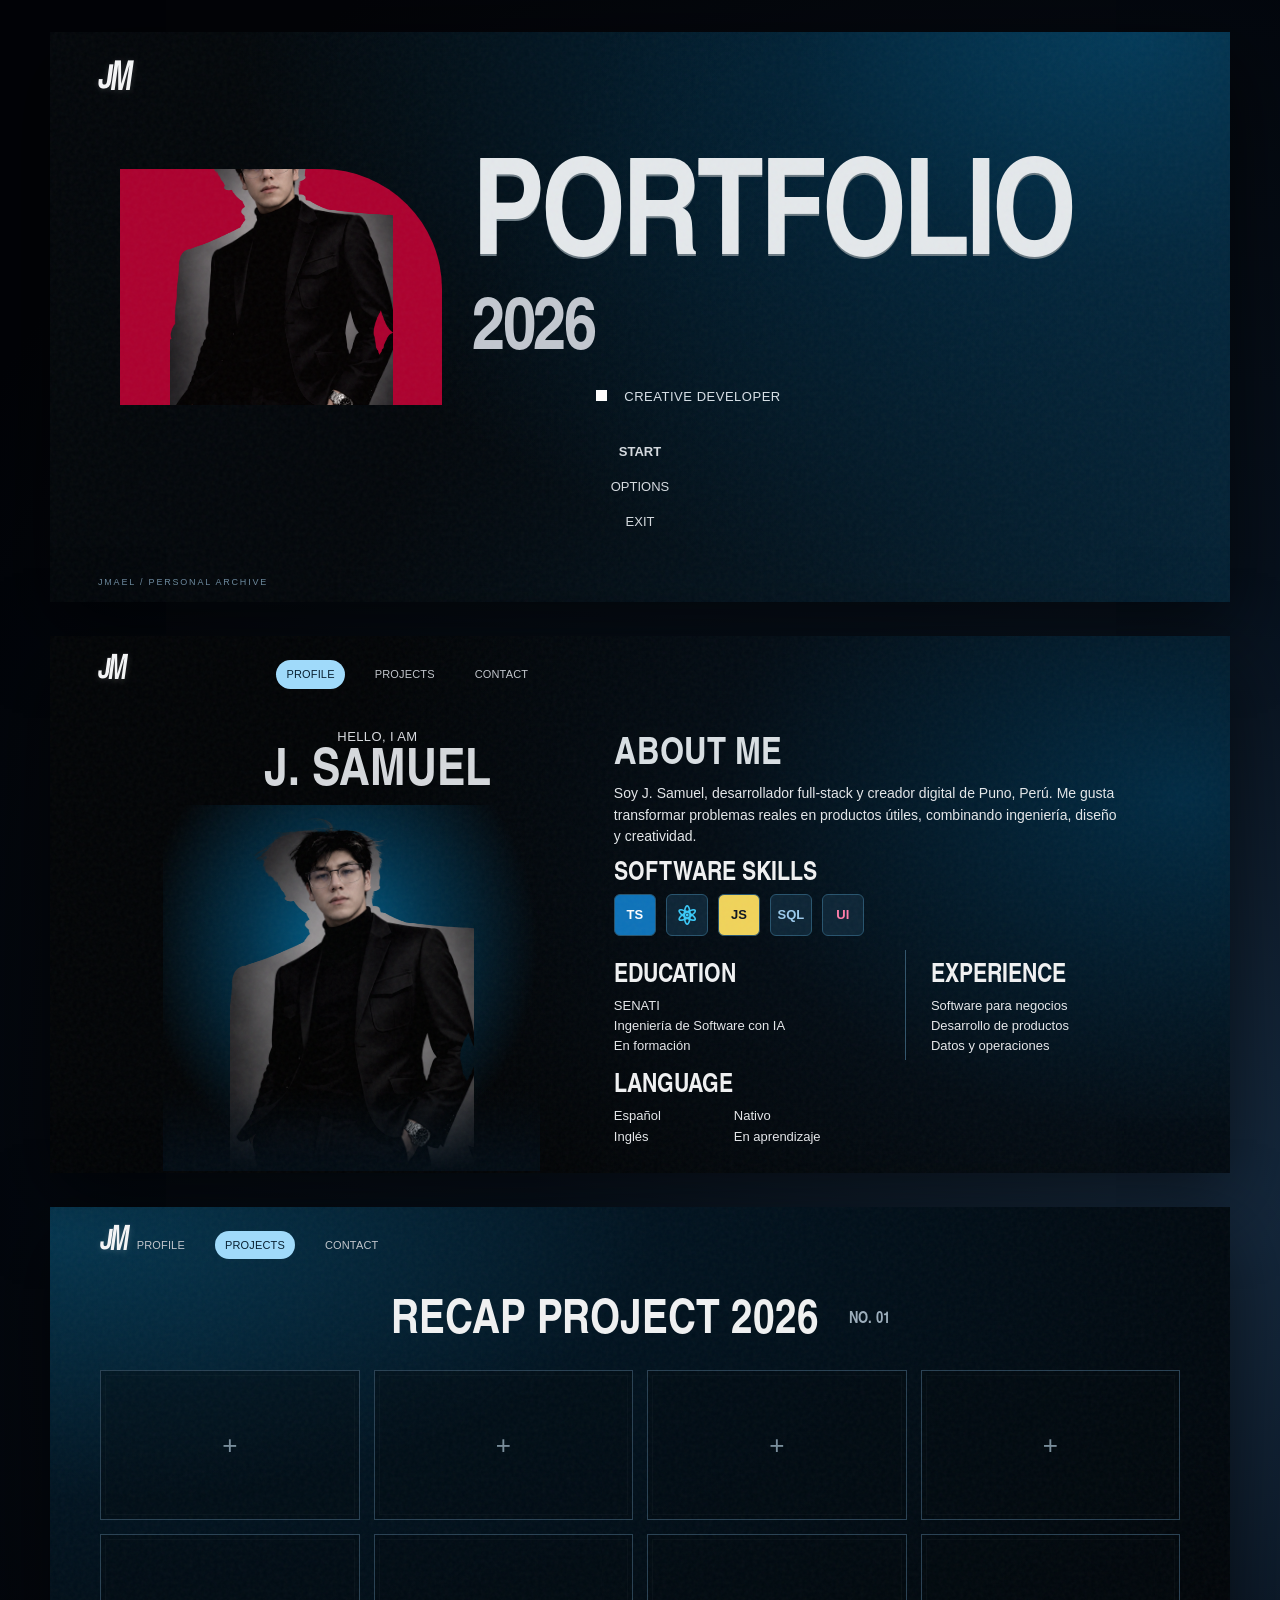
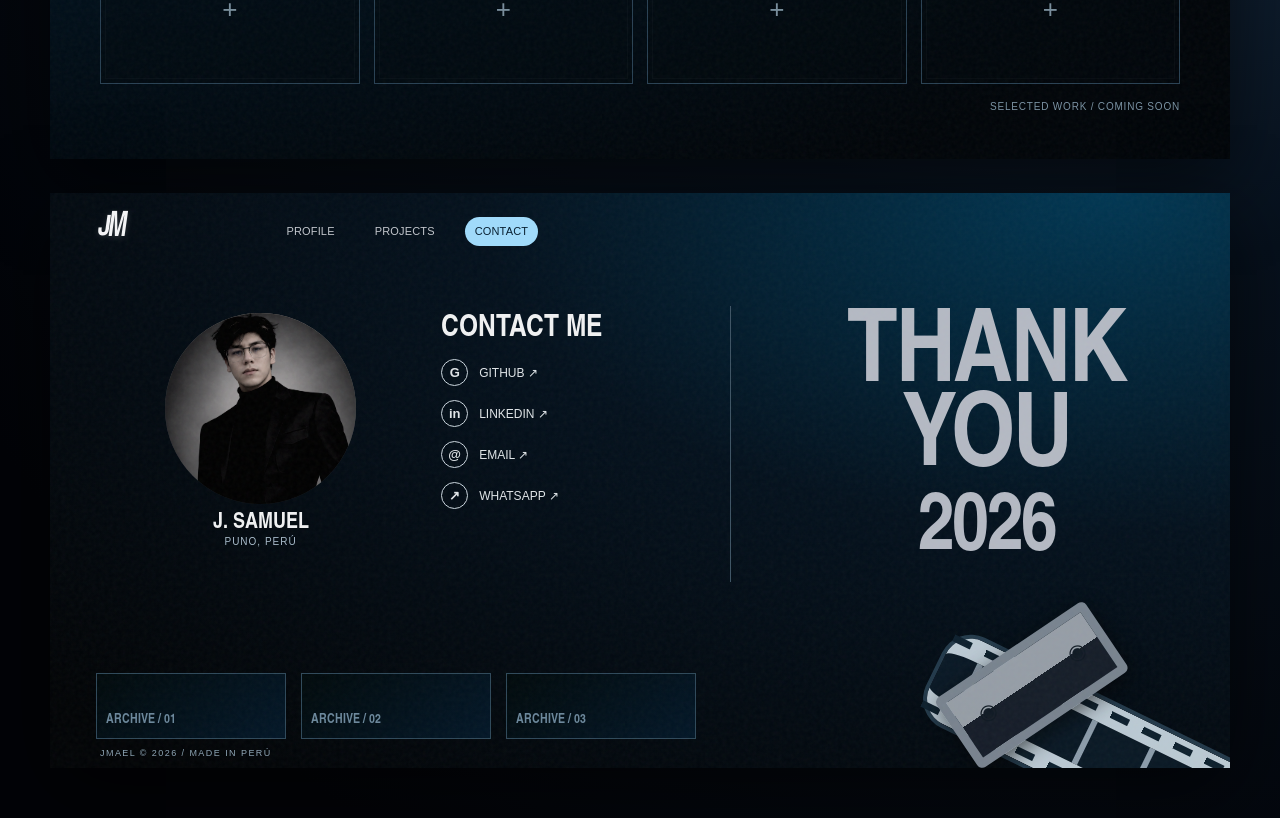
==== commit 31f75c3a: "feat: rebuild JMael homepage as faithful 2026 creative portfolio" ====
--- a/index.html
+++ b/index.html
@@ -1,51 +1,110 @@
 <!doctype html>
 <html lang="es">
 <head>
-<meta charset="utf-8"><meta name="viewport" content="width=device-width, initial-scale=1">
-<meta name="theme-color" content="#0c0b0c"><meta name="description" content="J. Samuel, JMael. Desarrollador full stack y consultor de software en Perú. Consultoría, sitios web, aplicaciones y sistemas a medida.">
-<title>JMael — J. Samuel · Full stack y consultoría de software</title>
-<link rel="icon" href="data:image/svg+xml,%3Csvg xmlns='http://www.w3.org/2000/svg' viewBox='0 0 80 80'%3E%3Crect width='80' height='80' rx='18' fill='%231b2021'/%3E%3Ctext x='13' y='56' font-family='Arial' font-size='43' fill='%23eeeae2'%3EJm%3C/text%3E%3C/svg%3E">
-<link rel="preload" href="assets/display-bold.otf" as="font" type="font/otf" crossorigin><link rel="stylesheet" href="style.css?v=20261029-clean"><link rel="stylesheet" href="editorial-v2.css?v=20261102"><link rel="stylesheet" href="story-engine.css?v=20261102">
+<meta charset="utf-8">
+<meta name="viewport" content="width=device-width, initial-scale=1">
+<meta name="theme-color" content="#02070d">
+<meta name="description" content="JMael, portafolio creativo de J. Samuel, desarrollador full-stack de Puno, Perú. Software, diseño digital y exploraciones.">
+<meta property="og:type" content="website">
+<meta property="og:title" content="JMael | Portfolio 2026">
+<meta property="og:description" content="Diseño soluciones. Construyo productos. Comparto el proceso.">
+<meta property="og:url" content="https://jmael.me/">
+<title>JMael | Portfolio 2026 · Creative Developer</title>
+<link rel="icon" href="data:image/svg+xml,%3Csvg xmlns='http://www.w3.org/2000/svg' viewBox='0 0 80 80'%3E%3Crect width='80' height='80' fill='%23020b14'/%3E%3Ctext x='8' y='58' font-family='Arial' font-size='47' font-weight='bold' fill='%23f1f5f8'%3EJM%3C/text%3E%3C/svg%3E">
+<link rel="preload" href="assets/display-bold.otf" as="font" type="font/otf" crossorigin>
+<link rel="preload" href="assets/j-samuel-portrait-lossless.webp" as="image">
+<link rel="stylesheet" href="creative-portfolio.css?v=20261110a">
+<script src="creative-portfolio.js?v=20261110a" defer></script>
 </head>
 <body>
-<a class="skip" href="#contenido">Ir al contenido</a>
-<header class="header"><a class="wordmark" href="#inicio" aria-label="JMael, inicio">JMael<span>.</span></a><button class="menu-toggle" aria-expanded="false" aria-controls="navigation" aria-label="Abrir menú"><span class="menu-label">Menú</span> <span class="menu-symbol" aria-hidden="true">＋</span></button><nav id="navigation" aria-label="Principal"><a href="#inicio" class="active">Inicio</a><a href="#servicios">Soluciones</a><a href="#proyectos">Proyectos</a><a href="#laboratorio">Laboratorio</a><a href="#perfil">Sobre mí</a><a href="#contacto">Contacto</a></nav><a class="header-contact" href="https://wa.me/51901036216" target="_blank" rel="noopener noreferrer">WhatsApp <span>↗</span></a></header>
-<main id="contenido">
-<div class="editorial-story"><div class="editorial-stage">
-<div class="story-rail" aria-hidden="true"><span></span><span></span><span></span><span></span><span></span><span></span></div>
-<section id="inicio" class="hero"><div class="hero-stage"><div class="hero-word" aria-hidden="true">JMAEL</div><div class="portrait-glow" aria-hidden="true"></div><img class="hero-portrait" src="assets/j-samuel-portrait-lossless.webp" alt="Retrato editorial de J. Samuel con traje negro y gafas" width="1024" height="1536" fetchpriority="high"><div class="portrait-shade" aria-hidden="true"></div><div class="hero-copy"><p class="greeting">Hola, soy</p><h1>J. SAMUEL<span>.</span></h1><p class="hero-role">DESARROLLADOR FULL STACK<br>&amp; CONSULTOR DE SOFTWARE</p><p class="hero-description">Sitios web y sistemas a medida para tu negocio. De la idea a la puesta en marcha.</p><div class="hero-actions"><a class="hero-cta" href="https://wa.me/51901036216" target="_blank" rel="noopener noreferrer">Hablemos de tu idea <span>↗</span></a></div><p class="location">PUNO, PERÚ</p></div><a class="hero-scroll-indicator" href="#servicios">Desliza para explorar <span aria-hidden="true">↓</span></a><span class="portrait-note">J. SAMUEL / JMAEL</span></div><div id="servicios" class="services-band" aria-labelledby="services-title"><div class="services-heading"><h2 id="services-title">QUÉ PUEDO HACER POR TI</h2></div><div class="service-cards"><button data-contact data-service="Consultoría de software"><span class="service-number">01 / DEFINIR</span><h3>Consultoría <span>↗</span></h3><p>Definimos qué necesitas y cómo construirlo.</p></button><button data-contact data-service="Sitio web"><span class="service-number">02 / PRESENTAR</span><h3>Sitios web <span>↗</span></h3><p>Tu negocio, bien presentado y fácil de contactar.</p></button><button data-contact data-service="Aplicación o sistema web"><span class="service-number">03 / ORGANIZAR</span><h3>Sistemas a medida <span>↗</span></h3><p>Reservas, información y procesos en un solo lugar.</p></button></div></div></section>
-<section id="proyectos" class="projects"><div class="section-heading"><h2>PROYECTOS EN MARCHA</h2><button class="quiet-link" data-lab>Laboratorio <span>↗</span></button></div><div class="project-grid"><button class="project-card" data-project="bracket" data-story-chapter="01 / 03"><div class="project-art bracket-art" aria-hidden="true"><div class="browser-bar"><i></i><i></i><i></i></div><div class="dental-window"><div class="mini-sidebar"><b>B.</b><i></i><i></i><i></i><i></i></div><div class="mini-content"><span class="mini-title">Agenda de hoy</span><div class="mini-top"><span></span><span></span><span></span></div><div class="calendar"><i></i><i></i><i></i><i></i><b></b><i></i><b></b><i></i><i></i><b></b><i></i><i></i></div></div></div><span class="art-note">Referencia visual · BRACKET</span></div><div class="card-body"><div class="card-meta">SISTEMA WEB <span class="status">En desarrollo</span></div><h3>BRACKET <span>↗</span></h3><p>Gestión para clínicas odontológicas.</p></div></button>
-<button class="project-card" data-project="costos" data-story-chapter="02 / 03"><div class="project-art code-art" aria-hidden="true"><div class="browser-bar"><i></i><i></i><i></i><span>cost-analysis / exploration</span></div><pre><span class="code-muted">// Del dato a la decisión.</span>
-<span class="code-purple">const</span> operation = {
-  equipment: <span class="code-green">'perforación'</span>,
-  shift: <span class="code-green">'día'</span>,
-  costs: [
-    labor,
-    materials,
-    maintenance
-  ]
-};
+<a class="skip" href="#contenido">Saltar al contenido</a>
+<main id="contenido" class="portfolio-shell">
+  <section class="panel intro" id="inicio" aria-labelledby="intro-title">
+    <a class="mono" href="#inicio" aria-label="JMael inicio">J<i>M</i></a>
+    <div class="intro-composition">
+      <div class="hero-photo"><img src="assets/j-samuel-portrait-lossless.webp" alt="J. Samuel en retrato editorial" width="1024" height="1536" fetchpriority="high"></div>
+      <div class="intro-title"><h1 id="intro-title">PORTFOLIO</h1><span class="intro-year">2026</span><p class="intro-role"><i aria-hidden="true"></i> CREATIVE DEVELOPER</p></div>
+    </div>
+    <nav class="start-menu" aria-label="Entrar al portafolio">
+      <a href="#perfil">START</a>
+      <button type="button" data-options>OPTIONS</button>
+      <a href="#contacto" aria-label="Exit, ir al contacto">EXIT</a>
+    </nav>
+    <span class="screen-edge">JMAEL / PERSONAL ARCHIVE</span>
+  </section>
 
-<span class="code-purple">return</span> understand(operation);</pre><span class="art-note">Concepto · análisis de operaciones</span></div><div class="card-body"><div class="card-meta">DATOS Y OPERACIONES <span class="status">Idea inicial</span></div><h3>Control de costos <span>↗</span></h3><p>Análisis de costos de operación.</p></div></button>
-<button class="project-card" data-project="jmael" data-story-chapter="03 / 03"><div class="project-art jmael-art" aria-hidden="true"><span class="jmael-art-label">UN ESPACIO PROPIO EN INTERNET</span><span class="jmael-art-mark">JMael<span>.</span></span><span class="art-note">Software · ideas · creación digital</span></div><div class="card-body"><div class="card-meta">WEB PERSONAL <span class="status">En desarrollo</span></div><h3>El espacio JMael <span>↗</span></h3><p>Diseño, desarrollo e identidad personal en una web adaptable.</p></div></button></div></section>
-<section id="laboratorio" class="lab-preview" aria-labelledby="lab-preview-title">
-  <div class="lab-preview-heading">
-    <p class="lab-preview-kicker">EXPERIMENTOS / IDEAS / APRENDIZAJE</p>
-    <h2 id="lab-preview-title">EN<br>PRUEBAS<span>.</span></h2>
-  </div>
-  <div class="lab-preview-content">
-    <p>IA, personajes digitales y movimiento. Experimentos para explorar nuevas formas de crear y compartir lo aprendido.</p>
-    <button type="button" class="lab-preview-link" data-lab>Explorar el laboratorio <span aria-hidden="true">↗</span></button>
-  </div>
-</section>
-</div></div>
-<section id="perfil" class="professional"><div class="profile-column"><h2>SOY SAMUEL</h2><p class="profile-intro">Desarrollador de Puno. Vengo del trabajo en minería y hoy construyo software para resolver problemas cotidianos.</p><details class="profile-details"><summary>Más sobre mí</summary><h3 class="subheading">FORMACIÓN</h3><div class="education-row"><div><strong>Ingeniería de Software con IA</strong><span>SENATI</span></div><small>EN CURSO</small></div><div class="education-row"><div><strong>Cloud y arquitectura</strong><span>AWS Academy y aprendizaje continuo</span></div><small>FORMACIÓN</small></div><h3 class="subheading">TECNOLOGÍAS EN MIS PROYECTOS</h3><div class="skill-group"><span>LENGUAJES Y WEB</span><div class="skill-tags"><span>HTML / CSS</span><span>JavaScript</span><span>TypeScript</span><span>SQL</span></div></div><div class="skill-group"><span>INTERFACES</span><div class="skill-tags"><span>React</span><span>Tailwind CSS</span><span>Vite</span></div></div><div class="skill-group"><span>BACKEND Y DATOS</span><div class="skill-tags"><span>Node.js</span><span>Express</span><span>APIs REST</span><span>Prisma</span><span>PostgreSQL</span><span>MySQL</span></div></div><div class="skill-group"><span>PRUEBAS Y ENTREGA</span><div class="skill-tags"><span>Vitest</span><span>Playwright</span><span>Git</span><span>Docker</span></div></div><h3 class="subheading">EXPERIENCIA ACADÉMICA</h3><div class="skill-group"><span>APLICACIONES ANDROID · ECOLIM</span><div class="skill-tags"><span>Java</span><span>Android Studio</span><span>SQLite</span></div></div></details><a class="quiet-link github-link" href="https://github.com/SamuelShiw" target="_blank" rel="noopener noreferrer">Ver GitHub ↗</a></div>
-<div class="process-column"><h2>CÓMO TRABAJAMOS</h2><ol class="process-steps"><li><span>01</span><i aria-hidden="true">◎</i><div><h3>DEFINIMOS</h3><p>Problema, alcance y presupuesto claros.</p></div></li><li><span>02</span><i aria-hidden="true">⌘</i><div><h3>CONSTRUIMOS</h3><p>Diseño, desarrollo y avances para revisar.</p></div></li><li><span>03</span><i aria-hidden="true">↗</i><div><h3>ENTREGAMOS</h3><p>Puesta en marcha, accesos y soporte acordado.</p></div></li></ol></div>
-<aside class="consulting-panel"><p class="eyebrow">TRATO DIRECTO</p><h2>PRIMERO,<br>ENTENDER.<br>DESPUÉS,<br>CONSTRUIR.</h2><p class="panel-description">Hablarás conmigo en cada etapa, desde la primera idea hasta la entrega.</p><button class="panel-link" data-contact>CONTAR MI IDEA <span>↗</span></button><button class="panel-faq" data-faq>Preguntas frecuentes +</button></aside></section>
-<section id="contacto" class="contact"><div class="contact-intro"><h2>¿TIENES UNA IDEA<span>?</span></h2><p>Cuéntame qué necesitas. Empecemos por una conversación.</p><button class="round-link" data-contact><span>↗</span> CONTAR MI IDEA</button></div><div class="contact-links"><a href="mailto:sumailqm10@gmail.com"><span class="contact-icon">✉</span><div><small>CORREO</small><span>sumailqm10@gmail.com</span></div><b>↗</b></a><a href="https://wa.me/51901036216" target="_blank" rel="noopener noreferrer"><span class="contact-icon">↗</span><div><small>WHATSAPP</small><span>+51 901 036 216</span></div><b>↗</b></a><a href="https://github.com/SamuelShiw" target="_blank" rel="noopener noreferrer"><span class="contact-icon">⌘</span><div><small>GITHUB</small><span>SamuelShiw</span></div><b>↗</b></a></div><div class="closing-art" aria-hidden="true"><div class="closing-orbit"></div><div class="closing-screen"><div class="screen-top"><i></i><i></i><i></i><span>JMAEL / SOFTWARE</span></div><div class="screen-content"><span>DE LA IDEA.</span><strong>AL<br>SOFTWARE<span>✦</span></strong><div class="screen-line"></div><small>CRITERIO · CÓDIGO · PROPÓSITO</small></div></div><span class="closing-caption">IDEAS EN PROCESO. SOLUCIONES EN LA REALIDAD.</span></div></section>
-</main><footer><a class="wordmark" href="#inicio">JMael<span>.</span></a><span>© <span id="year">2026</span> J. Samuel</span><button class="quiet-link" data-lab>Laboratorio ↗</button><a class="quiet-link" href="#inicio">Volver arriba ↑</a></footer>
-<dialog id="project-dialog" aria-labelledby="dialog-title"><button class="dialog-close" aria-label="Cerrar detalle">✕</button><p class="eyebrow" id="dialog-type"></p><h2 id="dialog-title"></h2><p id="dialog-description"></p><figure id="dialog-visual" class="project-dialog-visual" hidden></figure><div id="dialog-evidence" class="project-evidence" hidden></div><div class="dialog-details"><span>ESTADO</span><p id="dialog-status"></p><span>ENFOQUE</span><p id="dialog-focus"></p></div><a class="outline-button" id="dialog-link" href="#contacto">Conversemos sobre algo similar ↗</a></dialog>
-<dialog id="contact-dialog" aria-labelledby="contact-title"><button class="modal-close" aria-label="Cerrar consulta">✕</button><p class="eyebrow">EMPECEMOS POR UNA CONVERSACIÓN</p><h2 id="contact-title">CUÉNTAME TU IDEA<span>.</span></h2><p class="modal-intro">Elige un tema y cuéntame qué necesitas. Abriremos tu mensaje para que puedas revisarlo y enviarlo.</p><form id="brief-form"><label for="service">¿Qué necesitas?</label><select id="service" name="service"><option>Consultoría de software</option><option>Sitio web</option><option>Aplicación o sistema web</option><option>Automatización</option><option>Integración de IA</option><option>Colaboración creativa</option><option>Quiero explorar una idea</option></select><label for="idea">Tu idea, en pocas palabras</label><textarea id="idea" name="idea" rows="3" maxlength="2000" required placeholder="Me gustaría construir… / Necesito resolver…"></textarea><div class="form-bottom"><p>Elige un canal. El mensaje se abrirá preparado para que lo revises y envíes.</p><div class="contact-submit"><button class="pill" type="submit" name="channel" value="whatsapp">Abrir WhatsApp <span>↗</span></button><button class="email-submit text-link" type="submit" name="channel" value="email">Usar correo ↗</button></div></div><p id="form-status" role="status" aria-live="polite"></p></form></dialog>
-<dialog id="lab-dialog" aria-labelledby="lab-title"><button class="modal-close" aria-label="Cerrar laboratorio">✕</button><p class="eyebrow">EXPLORACIONES / EN PROCESO</p><h2 id="lab-title">FUERA DEL GUION<span>.</span></h2><p class="modal-intro">Un espacio para probar ideas de IA, personajes y creación digital. Las primeras pruebas irán apareciendo aquí.</p><div class="lab-list"><button data-project="mael"><span>01 / PERSONAJES</span><strong>Mael: voz y personalidad</strong><small>En desarrollo ↗</small></button><button data-project="ia"><span>02 / INTELIGENCIA ARTIFICIAL</span><strong>IA aplicada a lo cotidiano</strong><small>Exploración inicial ↗</small></button><button data-project="motion"><span>03 / CREACIÓN DIGITAL</span><strong>Ideas en movimiento</strong><small>Exploración inicial ↗</small></button></div></dialog>
-<dialog id="faq-dialog" aria-labelledby="faq-title"><button class="modal-close" aria-label="Cerrar preguntas">✕</button><p class="eyebrow">ANTES DE EMPEZAR</p><h2 id="faq-title">HABLEMOS CLARO<span>.</span></h2><div class="questions"><details><summary>¿Puedo contratarte solo para una consultoría?</summary><p>Sí. Podemos definir una revisión de tus necesidades y alternativas, con un alcance acordado antes de comenzar.</p></details><details><summary>¿Y si todavía no tengo clara mi idea?</summary><p>Empezamos por lo que necesitas resolver y cómo lo haces hoy. Desde ahí podemos definir la solución y los siguientes pasos.</p></details><details><summary>¿Cómo se define el precio y el tiempo?</summary><p>Según el alcance, las prioridades y los entregables. La propuesta establece el presupuesto, los tiempos y las condiciones antes de comenzar.</p></details><details><summary>¿Qué pasa después de la entrega?</summary><p>Los accesos, la documentación, las correcciones y el soporte se acuerdan para cada proyecto. El mantenimiento se define según las necesidades y el alcance.</p></details></div></dialog>
-<script src="app.js?v=20261102"></script><script src="story-engine.js?v=20261102"></script></body></html>+  <section class="panel profile" id="perfil" aria-labelledby="profile-title">
+    <header class="screen-header">
+      <a class="mono mono-small" href="#inicio" aria-label="Volver al inicio">J<i>M</i></a>
+      <nav class="screen-nav" aria-label="Navegación del portafolio"><a href="#perfil" class="active">PROFILE</a><a href="#proyectos">PROJECTS</a><a href="#contacto">CONTACT</a></nav>
+    </header>
+    <div class="panel-body profile-content">
+      <div class="profile-left">
+        <span class="profile-greeting">HELLO, I AM</span>
+        <h2 class="profile-name">J. SAMUEL</h2>
+        <div class="profile-portrait"><img src="assets/j-samuel-portrait-lossless.webp" alt="Fotografía editorial de J. Samuel" loading="lazy" width="1024" height="1536"></div>
+      </div>
+      <div class="profile-right">
+        <h2 class="section-heading" id="profile-title">ABOUT ME</h2>
+        <p class="profile-copy">Soy J. Samuel, desarrollador full-stack y creador digital de Puno, Perú. Me gusta transformar problemas reales en productos útiles, combinando ingeniería, diseño y creatividad.</p>
+        <h3 class="detail-heading">SOFTWARE SKILLS</h3>
+        <div class="skill-row" aria-label="Tecnologías"><span class="skill-icon ts" title="TypeScript">TS</span><span class="skill-icon react" title="React">⚛</span><span class="skill-icon js" title="JavaScript">JS</span><span class="skill-icon db" title="PostgreSQL">SQL</span><span class="skill-icon ui" title="Diseño de interfaces">UI</span></div>
+        <div class="profile-columns">
+          <div><h3 class="detail-heading">EDUCATION</h3><p>SENATI<br>Ingeniería de Software con IA<br>En formación</p></div>
+          <div><h3 class="detail-heading">EXPERIENCE</h3><p>Software para negocios<br>Desarrollo de productos<br>Datos y operaciones</p></div>
+        </div>
+        <h3 class="detail-heading">LANGUAGE</h3>
+        <p class="language-list"><span>Español</span><span>Nativo</span><span>Inglés</span><span>En aprendizaje</span></p>
+      </div>
+    </div>
+  </section>
+
+  <section class="panel projects" id="proyectos" aria-labelledby="projects-title">
+    <header class="screen-header">
+      <a class="mono mono-small" href="#inicio" aria-label="Volver al inicio">J<i>M</i></a>
+      <nav class="screen-nav" aria-label="Navegación del portafolio"><a href="#perfil">PROFILE</a><a href="#proyectos" class="active">PROJECTS</a><a href="#contacto">CONTACT</a></nav>
+    </header>
+    <h2 id="projects-title">RECAP PROJECT 2026 <small>NO. 01</small></h2>
+    <div class="project-grid" aria-label="Galería reservada para próximos proyectos">
+      <div class="empty-project" aria-label="Espacio reservado 1"><span aria-hidden="true">+</span></div>
+      <div class="empty-project" aria-label="Espacio reservado 2"><span aria-hidden="true">+</span></div>
+      <div class="empty-project" aria-label="Espacio reservado 3"><span aria-hidden="true">+</span></div>
+      <div class="empty-project" aria-label="Espacio reservado 4"><span aria-hidden="true">+</span></div>
+      <div class="empty-project" aria-label="Espacio reservado 5"><span aria-hidden="true">+</span></div>
+      <div class="empty-project" aria-label="Espacio reservado 6"><span aria-hidden="true">+</span></div>
+      <div class="empty-project" aria-label="Espacio reservado 7"><span aria-hidden="true">+</span></div>
+      <div class="empty-project" aria-label="Espacio reservado 8"><span aria-hidden="true">+</span></div>
+    </div>
+    <p class="project-note">SELECTED WORK / COMING SOON</p>
+  </section>
+
+  <section class="panel contact" id="contacto" aria-labelledby="contact-title">
+    <header class="screen-header">
+      <a class="mono mono-small" href="#inicio" aria-label="Volver al inicio">J<i>M</i></a>
+      <nav class="screen-nav" aria-label="Navegación del portafolio"><a href="#perfil">PROFILE</a><a href="#proyectos">PROJECTS</a><a href="#contacto" class="active">CONTACT</a></nav>
+    </header>
+    <div class="contact-content">
+      <div class="contact-person">
+        <div class="contact-avatar"><img src="assets/j-samuel-portrait-lossless.webp" loading="lazy" width="1024" height="1536" alt="J. Samuel"></div>
+        <strong>J. SAMUEL</strong><span>PUNO, PERÚ</span>
+      </div>
+      <div class="contact-social"><h2>CONTACT ME</h2>
+        <a href="https://github.com/SamuelShiw" target="_blank" rel="noopener noreferrer"><span class="symbol" aria-hidden="true">G</span><span>GITHUB ↗</span></a>
+        <a href="https://www.linkedin.com/in/j-samuell/" target="_blank" rel="noopener noreferrer"><span class="symbol" aria-hidden="true">in</span><span>LINKEDIN ↗</span></a>
+        <a href="mailto:sumailqm10@gmail.com"><span class="symbol" aria-hidden="true">@</span><span>EMAIL ↗</span></a>
+        <a href="https://wa.me/51901036216" target="_blank" rel="noopener noreferrer"><span class="symbol" aria-hidden="true">↗</span><span>WHATSAPP ↗</span></a>
+      </div>
+      <div class="thank-you"><h2 id="contact-title">THANK YOU<br><span>2026</span></h2></div>
+    </div>
+    <div class="contact-bottom" aria-label="Espacios reservados del archivo personal"><div class="archive-tile">ARCHIVE / 01</div><div class="archive-tile">ARCHIVE / 02</div><div class="archive-tile">ARCHIVE / 03</div></div>
+    <div class="analog-art" aria-hidden="true"><div class="film"></div><div class="cassette"></div></div>
+    <span class="footer-caption">JMAEL © 2026 / MADE IN PERÚ</span>
+  </section>
+</main>
+<dialog class="options-dialog" id="options-dialog" aria-labelledby="options-title">
+  <h2 id="options-title">OPTIONS</h2><p>Configura cómo quieres explorar mi portafolio.</p>
+  <label><input type="checkbox" id="reduce-motion"> Reducir movimiento</label>
+  <button type="button" data-close-options>CLOSE</button>
+</dialog>
+</body>
+</html>
--- a/creative-portfolio.css
+++ b/creative-portfolio.css
@@ -0,0 +1,104 @@
+
+@font-face{font-family:JMaelDisplay;src:url("assets/display-bold.otf") format("opentype");font-display:swap;font-weight:700}
+:root{color-scheme:dark;--ink:#f0f1f2;--muted:#a8b6be;--blue:#073e5e;--red:#aa002d;--outline:#25445b}
+*{box-sizing:border-box}
+html{scroll-behavior:smooth;scroll-padding-top:16px}
+body{margin:0;background:radial-gradient(ellipse at 90% 50%,#182d43 0%,#07111d 38%,#020307 86%);color:var(--ink);font:14px/1.5 Arial,Helvetica,sans-serif}
+a{color:inherit;text-decoration:none}
+button{font:inherit;cursor:pointer}
+a,button,input{touch-action:manipulation}
+a:focus-visible,button:focus-visible,input:focus-visible{outline:2px solid #8edaff;outline-offset:4px}
+::selection{background:#a60a37;color:#fff}
+.skip{position:absolute;top:-100px;left:12px;z-index:300;background:#bae9ff;color:#000;padding:12px}.skip:focus{top:10px}
+.portfolio-shell{width:min(1180px,calc(100% - 88px));margin:32px auto 50px}
+.panel{position:relative;isolation:isolate;min-height:490px;margin-bottom:34px;background:radial-gradient(ellipse 85% 110% at 112% 60%,#00314b 0%,#001322 37%,#02060b 83%);overflow:hidden;box-shadow:0 24px 76px #0009}
+.panel::after{content:"";position:absolute;inset:0;pointer-events:none;z-index:5;opacity:.12;background-image:url("data:image/svg+xml,%3Csvg viewBox='0 0 200 200' xmlns='http://www.w3.org/2000/svg'%3E%3Cfilter id='n'%3E%3CfeTurbulence type='fractalNoise' baseFrequency='.67' numOctaves='3' stitchTiles='stitch'/%3E%3C/filter%3E%3Crect width='100%25' height='100%25' filter='url(%23n)' opacity='.37'/%3E%3C/svg%3E")}
+.mono{display:inline-flex;align-items:center;justify-content:center;color:#f4f4f6;font:700 33px/.9 JMaelDisplay,Impact,sans-serif;letter-spacing:-.095em;transform:skew(-8deg);text-shadow:0 1px 6px #ffffff2b}
+.mono i{font-style:normal;color:#f3f4f5;transform:scaleY(1.25)}.mono-small{font-size:28px}
+.screen-header{height:55px;display:flex;align-items:flex-start;justify-content:space-between;position:relative;z-index:12}
+.screen-nav{display:flex;align-items:center;gap:20px;margin:0 auto 0 0;padding-left:14%;font-size:11px;letter-spacing:.015em}
+.screen-nav a{display:inline-block;color:#c2c6cc;padding:6px 10px;border-radius:22px;transition:color .2s,background-color .2s}
+.screen-nav a.active,.screen-nav a[aria-current="location"]{background:#a0dafa;color:#092132}
+.screen-nav a:hover{color:#fff}.screen-nav a.active:hover{color:#051726}
+.panel-body{position:relative;z-index:3}
+.intro{min-height:570px;padding:34px 48px 27px;background:radial-gradient(ellipse 76% 105% at 92% 0%,#004265 0%,#001f32 39%,#02060a 100%)}
+.intro:before{content:"";position:absolute;inset:0;background:linear-gradient(115deg,#0000001c 0%,transparent 38%,#042c45ad 100%)}
+.intro .mono{position:relative;z-index:8}
+.intro-composition{position:relative;display:flex;align-items:center;margin:72px auto 0;max-width:1040px;min-height:235px}
+.hero-photo{height:236px;flex:0 0 31%;min-width:245px;position:relative;overflow:hidden;isolation:isolate}
+.hero-photo:before{content:"";position:absolute;inset:0 0 0 0;background:#ac002e;border-radius:0 120px 0 0}
+.hero-photo img{position:absolute;inset:-67px 0 -20px 0;width:100%;height:335px;object-fit:contain;object-position:center bottom;filter:saturate(.68) contrast(1.1);mask-image:url("assets/j-samuel-alpha.webp");mask-position:center;mask-size:100% 100%;mask-repeat:no-repeat;-webkit-mask-image:url("assets/j-samuel-alpha.webp");-webkit-mask-position:center;-webkit-mask-size:100% 100%;-webkit-mask-repeat:no-repeat}
+.intro-title{display:flex;align-items:center;flex-wrap:wrap;column-gap:38px;row-gap:16px;position:relative;min-width:0;margin-left:30px;z-index:3}
+.intro h1{font:700 clamp(73px,10.4vw,145px)/.86 JMaelDisplay,Impact,"Arial Narrow",sans-serif;letter-spacing:-.03em;margin:0;color:#e4e8eb;text-transform:uppercase;text-shadow:0 2px 0 #6a7982}
+.intro-year{font:700 clamp(40px,5.7vw,76px)/1 JMaelDisplay,Impact,sans-serif;color:#c2c7cf;letter-spacing:-.035em}
+.intro-role{flex-basis:100%;font-size:13px;letter-spacing:.04em;color:#d8e1e8;margin:0 0 0 18%}.intro-role i{display:inline-block;width:11px;height:11px;background:#fff;margin-right:13px}
+.start-menu{display:flex;flex-direction:column;align-items:center;gap:9px;width:max-content;margin:32px auto 0;position:relative;z-index:4}
+.start-menu a,.start-menu button{background:none;border:0;color:#d6dbe0;font-size:13px;line-height:1.4;min-width:110px;text-align:center;padding:4px 12px}
+.start-menu a:first-child{font-weight:bold}.start-menu a:hover,.start-menu button:hover{color:#94dfff}
+.start-menu a:focus-visible,.start-menu button:focus-visible{outline:1px solid #b6eafa}
+.screen-edge{position:absolute;bottom:13px;left:48px;font-size:9px;letter-spacing:.2em;color:#6c899e}
+.profile{min-height:535px;padding:24px 48px 22px;background:radial-gradient(ellipse 70% 110% at 96% 30%,#002a43 0%,#020b13 57%,#010305 100%)}
+.profile-content{display:grid;grid-template-columns:43% 57%;gap:22px;padding:12px 2% 0 6%;min-height:422px}
+.profile-left{position:relative;display:flex;flex-direction:column;align-items:center;text-align:center;min-height:422px}
+.profile-greeting{font-size:13px;color:#d9dbe0;letter-spacing:.03em}
+.profile-name{font:700 clamp(34px,4.2vw,52px)/.9 JMaelDisplay,Impact,sans-serif;margin:4px 0 0;color:#d5d8dc}
+.profile-portrait{position:absolute;inset:78px 12% -20px 0;overflow:hidden;background:radial-gradient(ellipse at 47% 38%,#00628e 0%,#003049 32%,transparent 70%)}
+.profile-portrait img{width:100%;height:100%;object-fit:contain;object-position:center bottom;filter:contrast(1.06) saturate(.58);mask-image:url("assets/j-samuel-alpha.webp");mask-size:100% 100%;mask-position:center;mask-repeat:no-repeat;-webkit-mask-image:url("assets/j-samuel-alpha.webp");-webkit-mask-size:100% 100%;-webkit-mask-position:center;-webkit-mask-repeat:no-repeat}
+.profile-portrait:after{content:"";position:absolute;inset:0;background:linear-gradient(0deg,#010b14 0%,transparent 23%);pointer-events:none}
+.profile-right{min-width:0;padding:10px 2% 0 0}
+.section-heading{font:700 clamp(26px,3vw,38px)/1 JMaelDisplay,Impact,sans-serif;margin:0 0 8px;color:#d9dfe3}
+.profile-copy{max-width:510px;font-size:14px;line-height:1.55;color:#e4e7ea;margin:0 0 13px}
+.detail-heading{font:700 26px/1 JMaelDisplay,Impact,sans-serif;margin:13px 0 8px}
+.skill-row{display:flex;align-items:center;gap:10px;flex-wrap:wrap;margin:6px 0 14px}
+.skill-icon{display:grid;place-items:center;height:42px;min-width:42px;padding:2px 6px;border-radius:6px;border:1px solid #27536d;font-size:13px;font-weight:700;background:#0c2435;color:#b5e6fa}
+.skill-icon.ts{background:#0d72b9;color:white}.skill-icon.js{background:#f0d35a;color:#0b1420}.skill-icon.react{font-size:26px;color:#39c8f7}.skill-icon.db{color:#9ccbed}.skill-icon.ui{color:#ff7ca9}
+.profile-columns{display:grid;grid-template-columns:1fr 1fr;gap:25px}
+.profile-columns>div+div{border-left:1px solid #31546b;padding-left:25px}
+.profile-columns p,.language-list{color:#e6e8eb;font-size:13px;line-height:1.55;margin:4px 0}
+.profile-columns .detail-heading,.profile-right .detail-heading{margin-bottom:7px}
+.language-list{display:grid;grid-template-columns:120px 1fr;max-width:300px}
+.projects{min-height:480px;padding:24px 50px 35px;background:radial-gradient(ellipse at 0 5%,#04608b80 0%,#00121f 36%,#000408 85%)}
+.projects .screen-nav{padding-left:0}
+.projects h2{font:700 clamp(33px,3.7vw,52px)/1 JMaelDisplay,Impact,sans-serif;text-align:center;margin:13px 0 24px}
+.projects h2 small{font:700 16px/1 JMaelDisplay,Impact,sans-serif;color:#9caebc;vertical-align:middle;margin-left:19px}
+.project-grid{display:grid;grid-template-columns:repeat(4,minmax(0,1fr));gap:14px;padding:0 0 0}
+.empty-project{height:150px;border:1px solid #284052;background:#01090d70;display:flex;align-items:center;justify-content:center;position:relative;transition:border-color .2s}
+.empty-project:after{content:"";position:absolute;inset:4px;border:1px solid #ffffff06;pointer-events:none}
+.empty-project span{font-size:26px;font-weight:200;color:#788d9b}
+.project-note{font-size:10px;letter-spacing:.08em;color:#7992a3;text-align:right;margin-top:15px}
+.contact{min-height:575px;padding:24px 48px 28px;background:radial-gradient(ellipse at 90% 0%,#003652 0%,#03101c 42%,#010305 94%)}
+.contact-content{display:grid;grid-template-columns:30% 25% 45%;gap:18px;align-items:start;padding:34px 0 0;position:relative;z-index:4}
+.contact-person{display:flex;flex-direction:column;align-items:center;text-align:center;margin-top:7px}
+.contact-avatar{height:191px;width:191px;border-radius:50%;overflow:hidden;background:radial-gradient(circle at 55% 30%,#ecdbc9,#29303a 67%,#030609)}
+.contact-avatar img{display:block;width:100%;height:100%;object-fit:cover;object-position:center 17%;filter:saturate(.38) contrast(1.16)}
+.contact-person strong{font:700 22px/1 JMaelDisplay,Impact,sans-serif;margin-top:8px}
+.contact-person span{font-size:10px;letter-spacing:.1em;color:#a9bccb}
+.contact-social h2{font:700 30px/1 JMaelDisplay,Impact,sans-serif;margin:8px 0 15px}
+.contact-social a{display:flex;align-items:center;gap:11px;margin-bottom:14px;font-size:12px;color:#e0e5e8}
+.contact-social a:hover{color:#8edbff}
+.contact-social .symbol{display:grid;place-items:center;width:27px;height:27px;min-width:27px;border-radius:50%;border:1px solid #cbd6de;font-weight:700;font-size:13px}
+.contact-social a span:last-child{white-space:nowrap}
+.thank-you{border-left:1px solid #3d5363;padding-left:24px;min-height:202px;display:grid;place-items:start center;text-align:center}
+.thank-you h2{font:700 clamp(65px,7.9vw,108px)/.83 JMaelDisplay,Impact,sans-serif;color:#b4b9c3;letter-spacing:-.025em;margin:12px 0}
+.thank-you h2 span{font-size:.8em}
+.contact-bottom{position:absolute;left:46px;bottom:29px;display:grid;grid-template-columns:repeat(3,minmax(0,1fr));gap:15px;width:min(62%,600px)}
+.archive-tile{border:1px solid #2e4859;height:66px;display:flex;align-items:flex-end;padding:9px;background:linear-gradient(140deg,#00090b,#021627);font:700 13px JMaelDisplay,Impact,sans-serif;color:#6b879b}
+.analog-art{position:absolute;bottom:-42px;right:-17px;width:43%;height:240px;pointer-events:none;opacity:.9;transform:rotate(-12deg)}
+.analog-art .film{position:absolute;right:0;bottom:0;width:340px;height:92px;border:22px solid #cfdee8;border-left-width:0;border-right-width:0;border-radius:28px;background:repeating-linear-gradient(90deg,#0a1a27 0 32px,#9aabba 33px 38px,#0a1a27 39px 64px);box-shadow:0 0 0 4px #263e50;transform:rotate(38deg)}
+.analog-art .film:before,.analog-art .film:after{content:"";position:absolute;left:0;right:0;height:7px;top:-16px;background:repeating-linear-gradient(90deg,#0e2230 0 19px,transparent 20px 35px)}
+.analog-art .film:after{top:auto;bottom:-16px}
+.analog-art .cassette{position:absolute;width:180px;height:84px;right:125px;bottom:75px;border:9px solid #85909c;border-radius:6px;background:linear-gradient(#a6adb6 0 45%,#181f2b 45% 100%);box-shadow:0 6px 22px #0009;transform:rotate(-22deg)}
+.analog-art .cassette:after{content:"◉　　　　 ◉";color:#111b25;position:absolute;top:15px;left:20px;font-size:21px;white-space:pre}
+.footer-caption{position:absolute;bottom:8px;left:50px;font-size:9px;letter-spacing:.16em;color:#8da5b5}
+.options-dialog{position:fixed;max-width:min(380px,calc(100% - 32px));width:100%;border:1px solid #466177;background:#06121d;color:#e8f1f6;padding:28px;box-shadow:0 40px 100px #000d}
+.options-dialog::backdrop{background:#000b;backdrop-filter:blur(6px)}
+.options-dialog h2{font:700 36px JMaelDisplay,Impact,sans-serif;margin:0 0 8px}.options-dialog p{color:#b5cbd7;font-size:13px;line-height:1.6}.options-dialog label{display:flex;align-items:center;gap:12px;margin:18px 0}.options-dialog button{background:#a6ddf6;color:#061622;border:0;padding:10px 20px;font-weight:700}
+.no-motion *, .no-motion *:before,.no-motion *:after{scroll-behavior:auto!important;animation:none!important;transition:none!important}
+@media(min-width:1350px){.portfolio-shell{width:min(1240px,calc(100% - 100px))}.panel{margin-bottom:38px}.intro{min-height:615px}.intro-composition{margin-top:90px}}
+@media(max-width:1000px){.portfolio-shell{width:calc(100% - 40px)}.panel{margin-bottom:22px}.intro{padding:26px}.intro-composition{margin-top:75px}.intro-title{margin-left:12px;column-gap:15px}.intro h1{font-size:clamp(63px,9vw,115px)}.hero-photo{min-width:175px}.profile{padding:24px}.profile-content{padding-left:0;gap:10px}.contact{padding:24px}.contact-avatar{height:155px;width:155px}.thank-you{padding-left:12px}.contact-bottom{left:24px}.footer-caption{left:24px}}
+@media(max-width:680px){.portfolio-shell{width:calc(100% - 20px);margin:10px auto 30px}.panel{margin-bottom:14px}.intro{padding:20px;min-height:590px}.intro-composition{margin:35px 0 0;display:flex;flex-direction:column;min-height:auto;gap:20px}.hero-photo{height:190px;flex:none;width:min(66%,245px);min-width:0}.hero-photo img{height:270px;inset:-42px 0 -25px}.intro-title{width:100%;margin:0;justify-content:center;column-gap:13px;row-gap:12px}.intro h1{font-size:clamp(55px,12vw,85px)}.intro-year{font-size:clamp(34px,8vw,53px)}.intro-role{text-align:center;margin:0;font-size:11px}.start-menu{margin-top:28px}.screen-edge{left:20px;bottom:12px}
+.profile{padding:18px;min-height:auto}.screen-header{height:50px}.screen-nav{gap:0;padding-left:0;justify-content:center;flex-wrap:wrap;font-size:11px}.screen-nav a{padding:6px 9px}.profile-content{grid-template-columns:1fr;padding:5px 0 0;gap:14px}.profile-left{min-height:260px}.profile-greeting{font-size:11px}.profile-name{font-size:36px}.profile-portrait{inset:66px 14% 0}.profile-right{padding:0 6px 18px}.section-heading{font-size:30px}.profile-copy{font-size:13px}.detail-heading{font-size:23px}.skill-icon{min-width:38px;height:38px;font-size:11px}.profile-columns{gap:10px}.profile-columns>div+div{padding-left:10px}.profile-columns p{font-size:12px}
+.projects{padding:18px;min-height:440px}.projects h2{font-size:clamp(30px,7vw,45px)}.projects h2 small{font-size:12px;margin-left:6px}.project-grid{grid-template-columns:repeat(2,minmax(0,1fr));gap:10px}.empty-project{height:95px}.project-note{font-size:9px}
+.contact{padding:18px;min-height:600px}.contact-content{grid-template-columns:1fr 1fr;gap:8px;padding-top:20px}.contact-avatar{width:124px;height:124px}.contact-social h2{font-size:25px}.contact-social a{font-size:11px;gap:6px}.contact-social .symbol{width:23px;min-width:23px;height:23px;font-size:11px}.thank-you{grid-column:1/-1;min-height:100px;border-left:none;border-top:1px solid #345168;margin-top:8px;padding:8px 0}.thank-you h2{font-size:clamp(65px,18vw,115px);margin:0}.contact-bottom{left:16px;width:60%;bottom:25px;gap:6px}.archive-tile{height:55px;font-size:10px;padding:5px}.analog-art{width:50%;height:160px;bottom:0;right:-60px;transform:scale(.67) rotate(-12deg);transform-origin:bottom right}.footer-caption{left:16px;font-size:7px}}
+@media(max-width:375px){.intro h1{font-size:48px}.intro-year{font-size:33px}.screen-nav a{padding:6px 7px}.profile-columns{grid-template-columns:1fr 1fr}.contact-social a span:last-child{font-size:10px}}
+@media(prefers-reduced-motion:reduce){html{scroll-behavior:auto}*,*:before,*:after{animation:none!important;transition:none!important}}
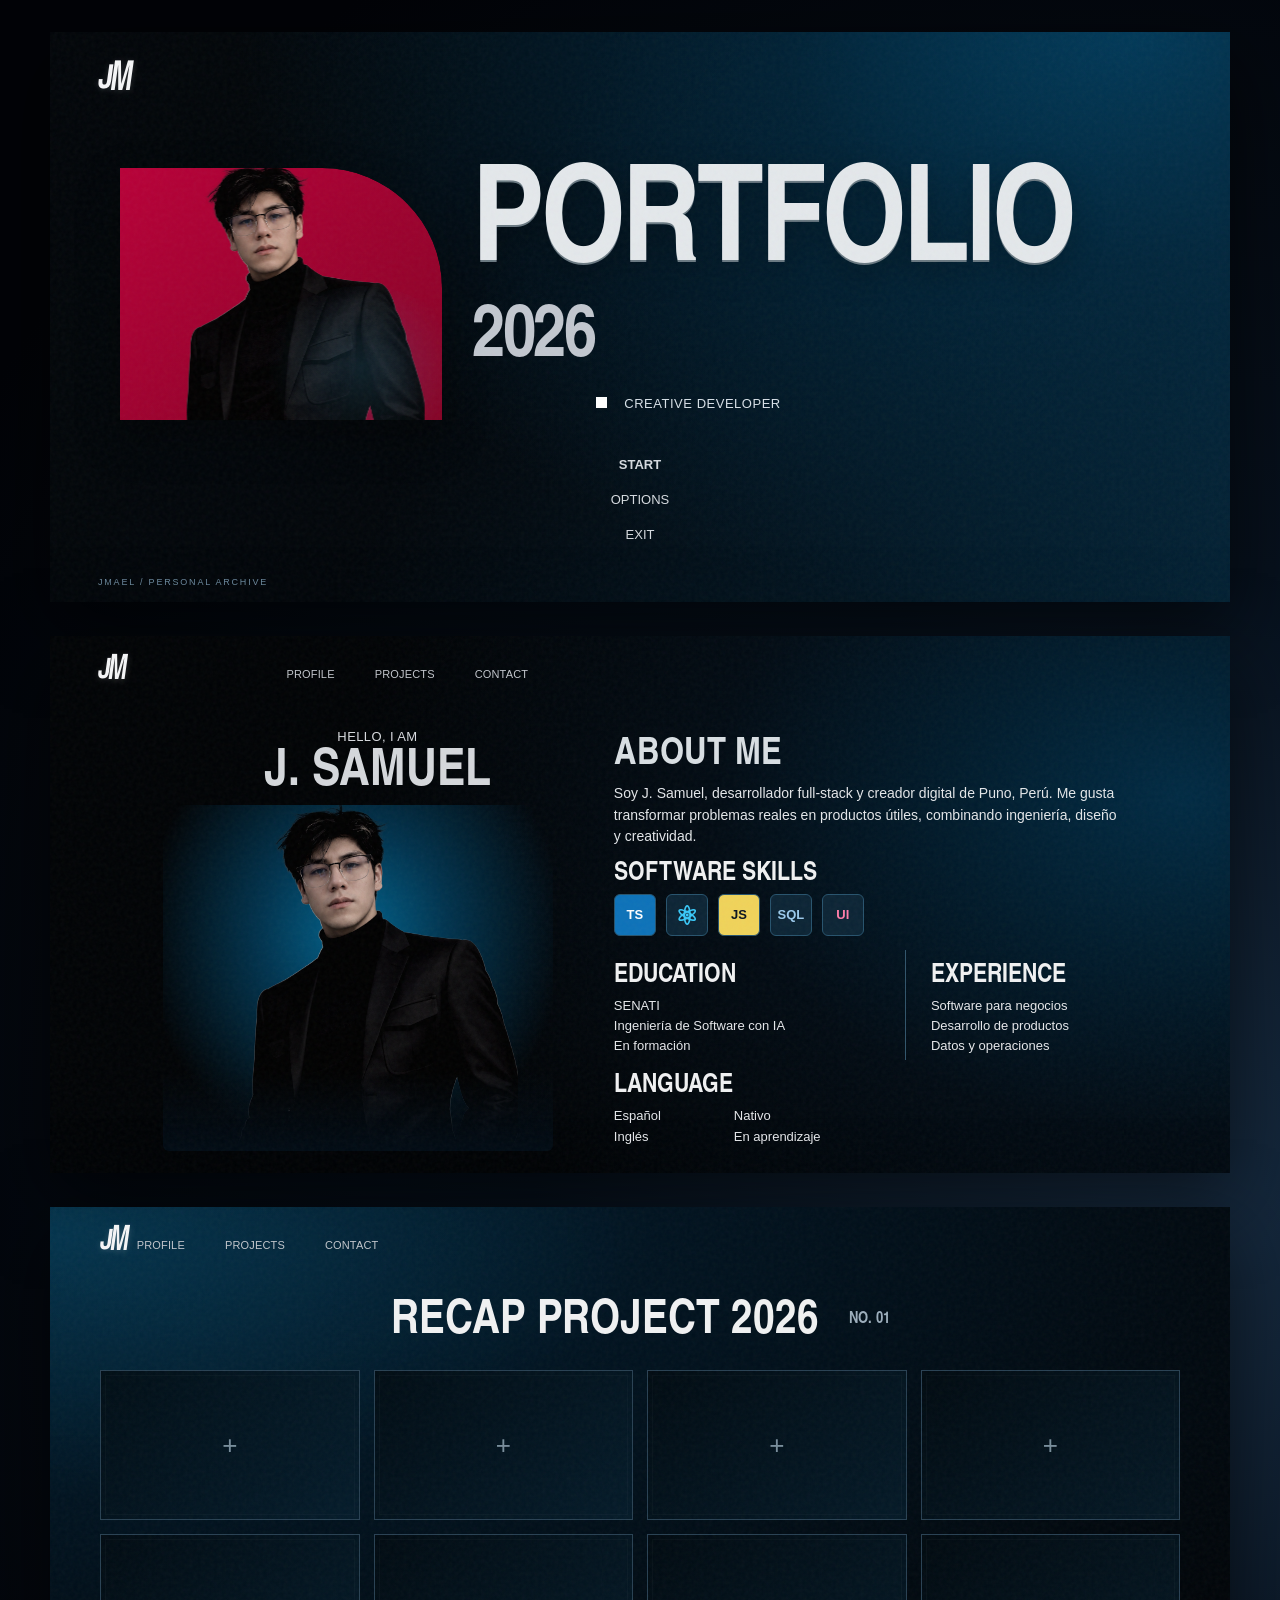
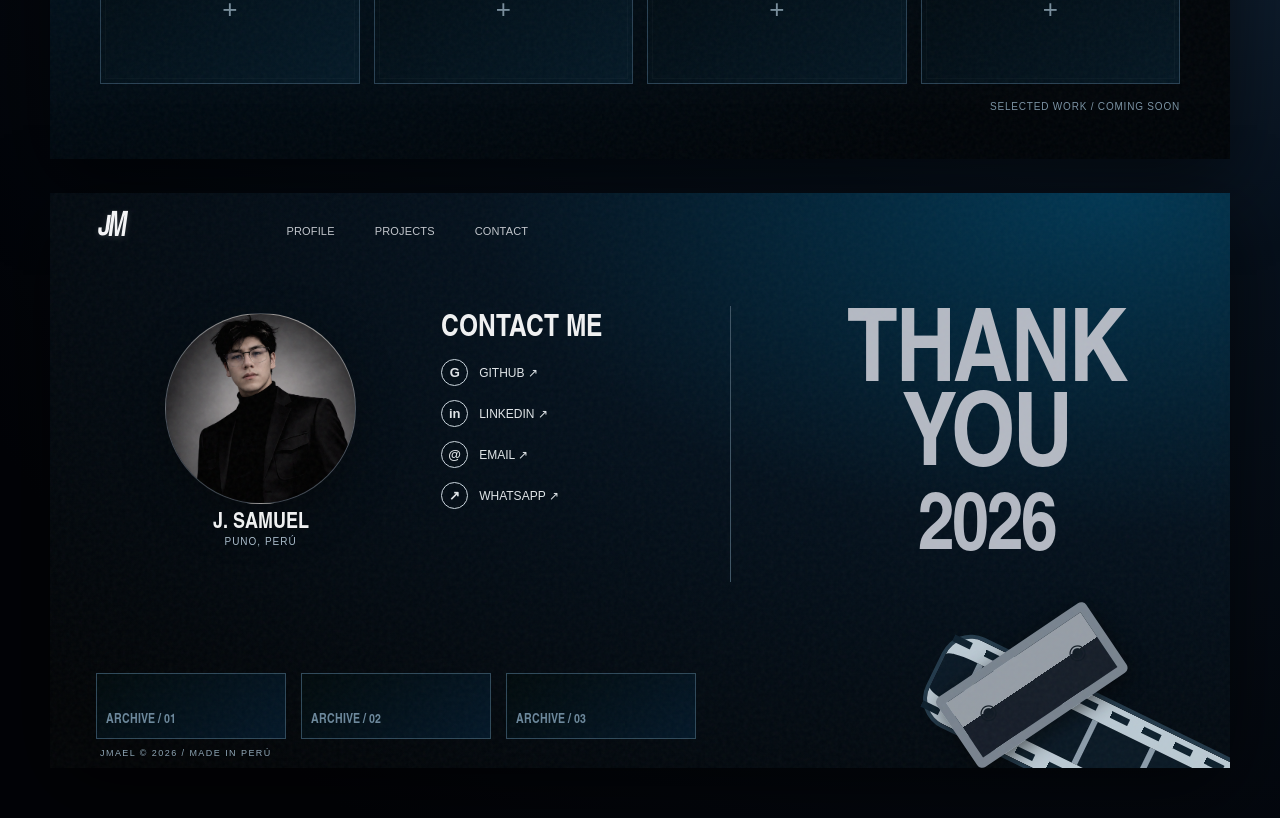
==== commit 25d4ab11: "chore: refresh CSS and JS cache for portrait fixes" ====
--- a/index.html
+++ b/index.html
@@ -13,8 +13,8 @@
 <link rel="icon" href="data:image/svg+xml,%3Csvg xmlns='http://www.w3.org/2000/svg' viewBox='0 0 80 80'%3E%3Crect width='80' height='80' fill='%23020b14'/%3E%3Ctext x='8' y='58' font-family='Arial' font-size='47' font-weight='bold' fill='%23f1f5f8'%3EJM%3C/text%3E%3C/svg%3E">
 <link rel="preload" href="assets/display-bold.otf" as="font" type="font/otf" crossorigin>
 <link rel="preload" href="assets/j-samuel-portrait-lossless.webp" as="image">
-<link rel="stylesheet" href="creative-portfolio.css?v=20261110a">
-<script src="creative-portfolio.js?v=20261110a" defer></script>
+<link rel="stylesheet" href="creative-portfolio.css?v=20261110b">
+<script src="creative-portfolio.js?v=20261110b" defer></script>
 </head>
 <body>
 <a class="skip" href="#contenido">Saltar al contenido</a>
--- a/creative-portfolio.css
+++ b/creative-portfolio.css
@@ -102,3 +102,207 @@
 .contact{padding:18px;min-height:600px}.contact-content{grid-template-columns:1fr 1fr;gap:8px;padding-top:20px}.contact-avatar{width:124px;height:124px}.contact-social h2{font-size:25px}.contact-social a{font-size:11px;gap:6px}.contact-social .symbol{width:23px;min-width:23px;height:23px;font-size:11px}.thank-you{grid-column:1/-1;min-height:100px;border-left:none;border-top:1px solid #345168;margin-top:8px;padding:8px 0}.thank-you h2{font-size:clamp(65px,18vw,115px);margin:0}.contact-bottom{left:16px;width:60%;bottom:25px;gap:6px}.archive-tile{height:55px;font-size:10px;padding:5px}.analog-art{width:50%;height:160px;bottom:0;right:-60px;transform:scale(.67) rotate(-12deg);transform-origin:bottom right}.footer-caption{left:16px;font-size:7px}}
 @media(max-width:375px){.intro h1{font-size:48px}.intro-year{font-size:33px}.screen-nav a{padding:6px 7px}.profile-columns{grid-template-columns:1fr 1fr}.contact-social a span:last-child{font-size:10px}}
 @media(prefers-reduced-motion:reduce){html{scroll-behavior:auto}*,*:before,*:after{animation:none!important;transition:none!important}}
+
+
+/* Creative Portfolio: portrait framing and restrained motion (2026-11-10).
+   The 1024×1536 source and silhouette mask retain an identical aspect ratio.
+   Never stretch one without the other. Original styling above remains reversible. */
+.panel {
+  transform: translate3d(0,0,0);
+  opacity: 1;
+  transition: opacity .72s cubic-bezier(.2,.7,.2,1),
+              transform .65s cubic-bezier(.2,.7,.2,1),
+              box-shadow .35s ease;
+}
+.js-enhanced:not(.no-motion) .panel:not(.is-visible) {
+  opacity: 0;
+  transform: translate3d(0,24px,0);
+}
+.js-enhanced:not(.no-motion) .panel.is-visible {
+  opacity: 1;
+  transform: translate3d(0,0,0);
+}
+
+/* Hero: keep natural 2:3 image/mask proportions and anchor the eyes in frame. */
+.hero-photo {
+  height: 252px;
+  flex: 0 0 31%;
+  min-width: 245px;
+  border-radius: 0 120px 0 0;
+  box-shadow: 0 18px 42px rgba(0,0,0,.38);
+}
+.hero-photo::before {
+  background: linear-gradient(140deg,#b70038 2%,#850325 100%);
+}
+.hero-photo::after {
+  content:"";
+  position:absolute;
+  inset: auto -24px -30px auto;
+  width: 65%;
+  height: 65%;
+  border-radius: 50%;
+  pointer-events:none;
+  z-index: 2;
+  background: radial-gradient(circle,rgba(75,169,215,.19),transparent 72%);
+  animation: jmGlow 9s ease-in-out infinite alternate;
+}
+.hero-photo img {
+  inset:auto;
+  top: -30px;
+  left: 50%;
+  right: auto;
+  bottom:auto;
+  width: auto;
+  max-width:none;
+  height: 430px;
+  object-fit:contain;
+  object-position:center center;
+  /* Two matching 2:3 rectangles: image and original per-pixel alpha mask. */
+  mask-image:url("assets/j-samuel-alpha.webp");
+  -webkit-mask-image:url("assets/j-samuel-alpha.webp");
+  mask-size:100% 100%;
+  -webkit-mask-size:100% 100%;
+  mask-position:center center;
+  -webkit-mask-position:center center;
+  mask-repeat:no-repeat;
+  -webkit-mask-repeat:no-repeat;
+  transform:translate3d(calc(-50% + var(--jm-photo-x, 0px)),var(--jm-photo-y, 0px),0) scale(var(--jm-photo-scale,1));
+  transform-origin:50% 32%;
+  transition:transform .4s ease,filter .4s ease;
+  filter:saturate(.78) contrast(1.06);
+  will-change:auto;
+}
+.intro-title {
+  transform: translate3d(var(--jm-title-x, 0px),var(--jm-title-y, 0px),0);
+  transition: transform .32s ease-out;
+}
+.intro h1 {
+  text-shadow:0 2px 0 #6a7982, 0 12px 33px rgba(0,0,0,.3);
+}
+
+/* Profile: leave headroom, keep face visible, avoid stretched silhouette. */
+.profile-portrait {
+  inset: 78px 9% 0 0;
+  border-radius: 6px;
+  background: radial-gradient(ellipse at 49% 37%,#00638d 0%,#00334e 33%,transparent 75%);
+}
+.profile-portrait img {
+  display:block;
+  position:absolute;
+  top:-27px;
+  bottom:auto;
+  left:50%;
+  width:auto;
+  max-width:none;
+  height:480px;
+  object-fit:contain;
+  object-position:center center;
+  mask-image:url("assets/j-samuel-alpha.webp");
+  -webkit-mask-image:url("assets/j-samuel-alpha.webp");
+  mask-size:100% 100%;
+  -webkit-mask-size:100% 100%;
+  mask-position:center center;
+  -webkit-mask-position:center center;
+  mask-repeat:no-repeat;
+  -webkit-mask-repeat:no-repeat;
+  transform:translate3d(-50%,var(--jm-profile-y,0px),0) scale(var(--jm-profile-scale,1));
+  transform-origin:50% 35%;
+  transition:transform .42s ease,filter .42s ease;
+  filter:contrast(1.09) saturate(.63);
+}
+
+/* Contact portrait: face aligned without the aggressive 1.12× zoom. */
+.contact-avatar {
+  box-shadow:0 15px 45px rgba(0,0,0,.42);
+  border:1px solid rgba(231,242,250,.16);
+}
+.contact-avatar img {
+  width:100%;
+  height:100%;
+  object-fit:cover;
+  object-position:50% 13%;
+  transform:scale(1.025);
+  transform-origin:50% 24%;
+  filter:saturate(.58) contrast(1.09);
+  transition:transform .38s ease,filter .38s ease;
+}
+.empty-project {
+  background:linear-gradient(140deg,rgba(0,9,15,.82),rgba(5,32,49,.65));
+  transition:transform .28s ease,border-color .28s ease,background .28s ease,box-shadow .28s ease;
+}
+.empty-project span {transition:transform .28s ease,color .28s ease;}
+.analog-art .cassette {
+  animation:jmCassette 7s ease-in-out infinite;
+}
+.analog-art .film {
+  animation:jmFilm 7.8s ease-in-out infinite alternate;
+}
+@keyframes jmGlow {
+  from {transform:translate3d(0,0,0);opacity:.57;}
+  to {transform:translate3d(-9px,-7px,0);opacity:.86;}
+}
+@keyframes jmCassette {
+  0%,100%{transform:rotate(-22deg) translateY(0);}
+  50%{transform:rotate(-22deg) translateY(-7px);}
+}
+@keyframes jmFilm {
+  from{filter:brightness(.85);}
+  to{filter:brightness(1.1);}
+}
+@media (hover:hover) and (pointer:fine) {
+  .js-enhanced:not(.no-motion) .panel.is-visible:hover {
+    transform:translate3d(0,-4px,0);
+    box-shadow:0 32px 88px rgba(0,0,0,.62);
+  }
+  .profile:hover .profile-portrait img {
+    --jm-profile-y:-3px;
+    --jm-profile-scale:1.018;
+    filter:contrast(1.1) saturate(.75);
+  }
+  .contact:hover .contact-avatar img {
+    transform:scale(1.055);
+    filter:saturate(.68) contrast(1.1);
+  }
+  .empty-project:hover {
+    transform:translateY(-4px);
+    border-color:#6eafce;
+    box-shadow:0 10px 30px rgba(0,50,77,.28),inset 0 0 30px rgba(12,75,106,.13);
+  }
+  .empty-project:hover span {
+    color:#c3e7f8;
+    transform:scale(1.12);
+  }
+}
+/* Device-specific overrides belong AFTER all previous breakpoints. */
+@media (max-width:1000px) {
+  .hero-photo {min-width:175px;}
+  .hero-photo img {height:370px;top:-25px;}
+  .profile-portrait img {height:420px;top:-22px;}
+}
+@media (max-width:680px) {
+  .hero-photo {
+    height:190px;
+    width:min(66%,245px);
+    min-width:0;
+    flex:none;
+  }
+  .hero-photo img {height:315px;top:-21px;}
+  .profile-portrait {inset:66px 14% 0;}
+  .profile-portrait img {height:330px;top:-18px;}
+  .contact-avatar img {object-position:50% 10%;transform:scale(1.025);}
+}
+/* No hidden content or motion in accessibility modes. */
+.no-motion .panel {opacity:1!important;transform:none!important;}
+.no-motion .intro-title,
+.no-motion .hero-photo img,
+.no-motion .profile-portrait img,
+.no-motion .contact-avatar img {transition:none!important;}
+.no-motion .hero-photo::after {animation:none!important;}
+@media(prefers-reduced-motion:reduce) {
+  .js-enhanced .panel {opacity:1!important;transform:none!important;transition:none!important;}
+  .intro-title,.hero-photo img,.profile-portrait img,.contact-avatar img {transition:none!important;}
+  .hero-photo::after,.analog-art .cassette,.analog-art .film {animation:none!important;}
+  .empty-project {transition:none!important;}
+  .empty-project:hover {transform:none!important;}
+}
+
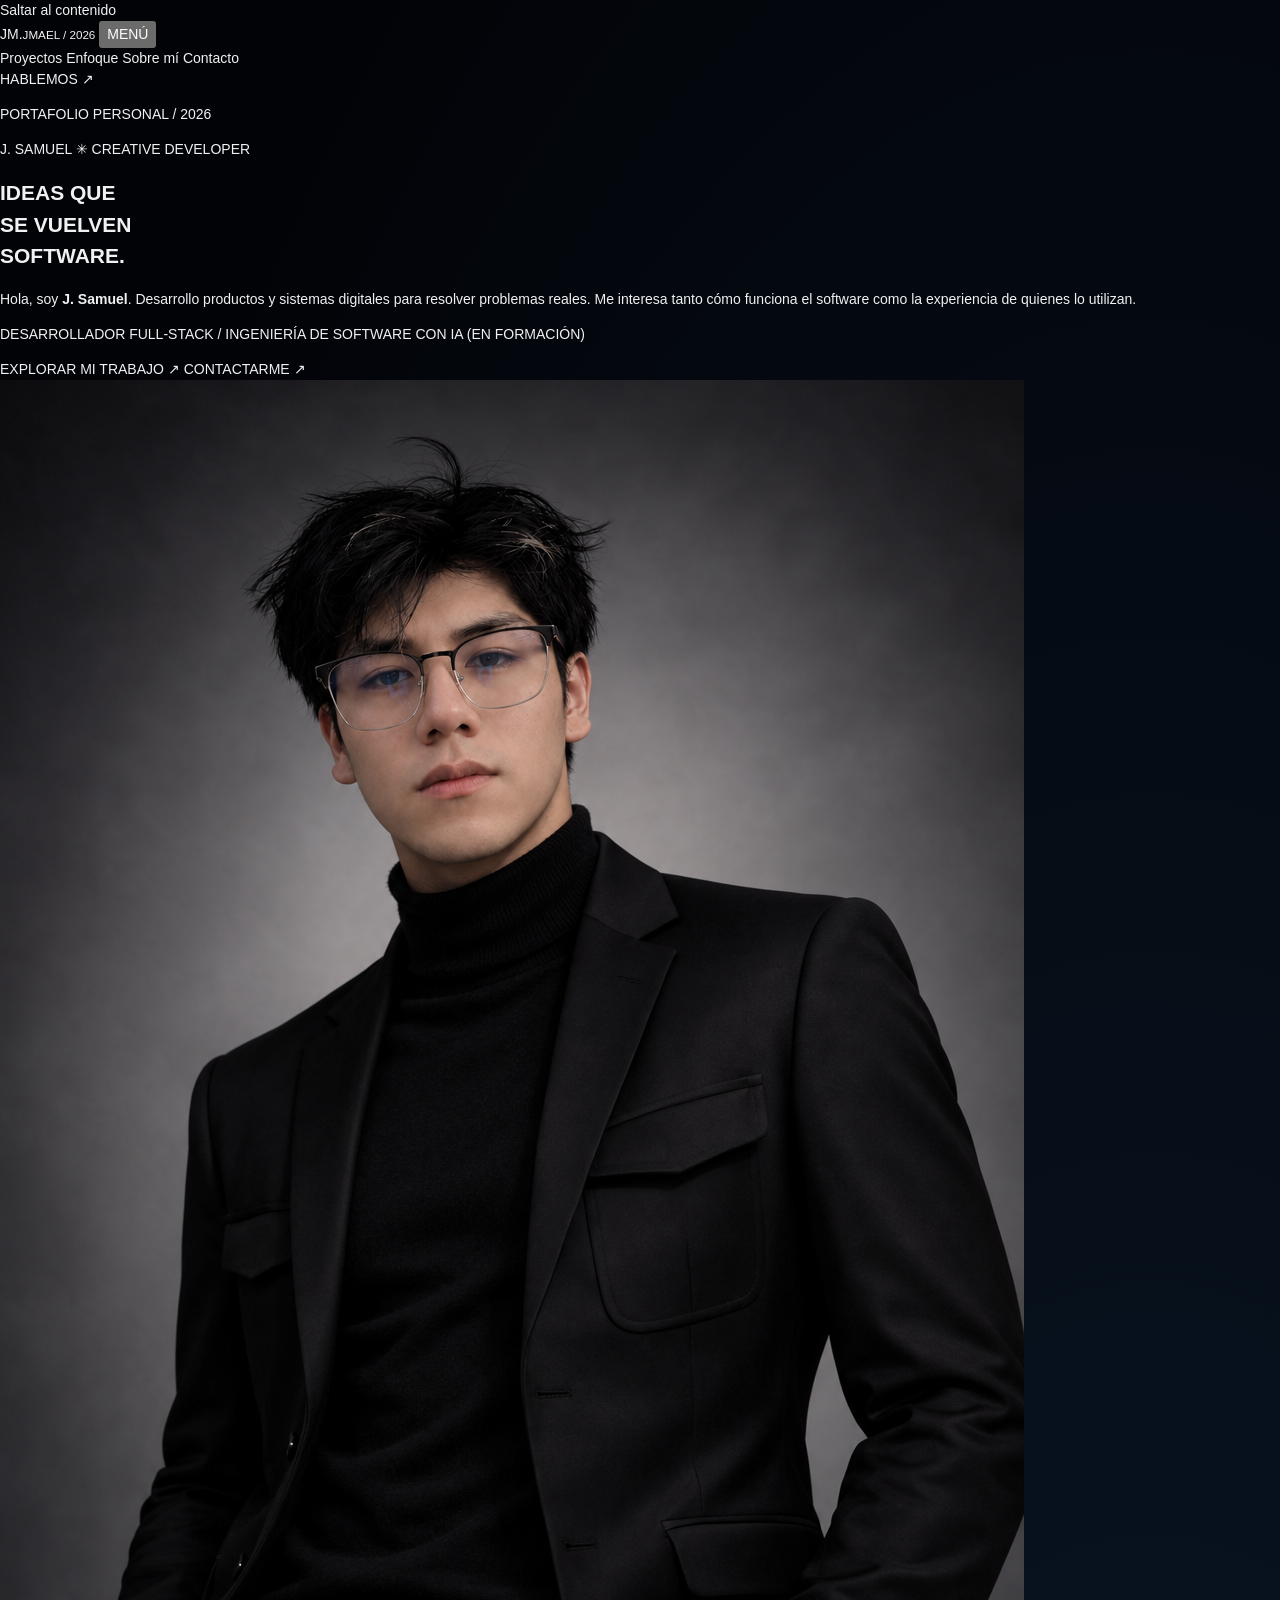
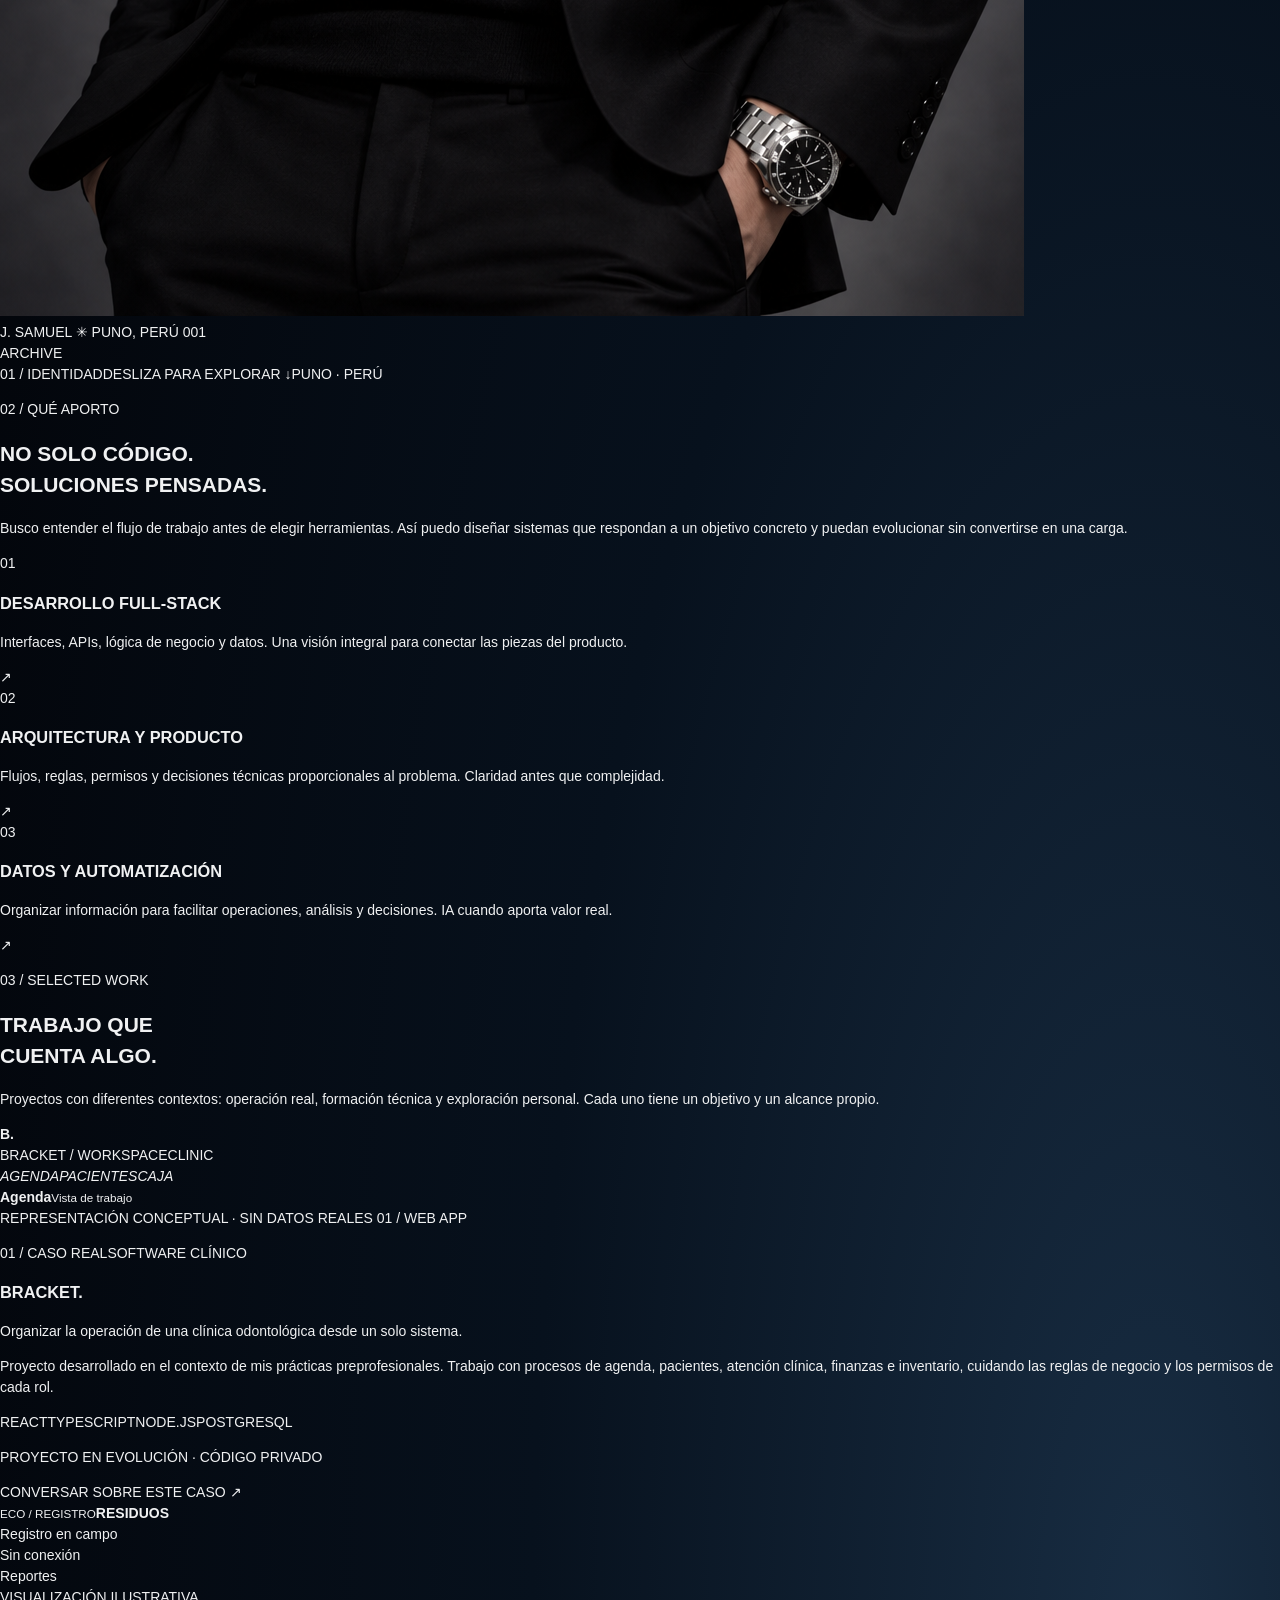
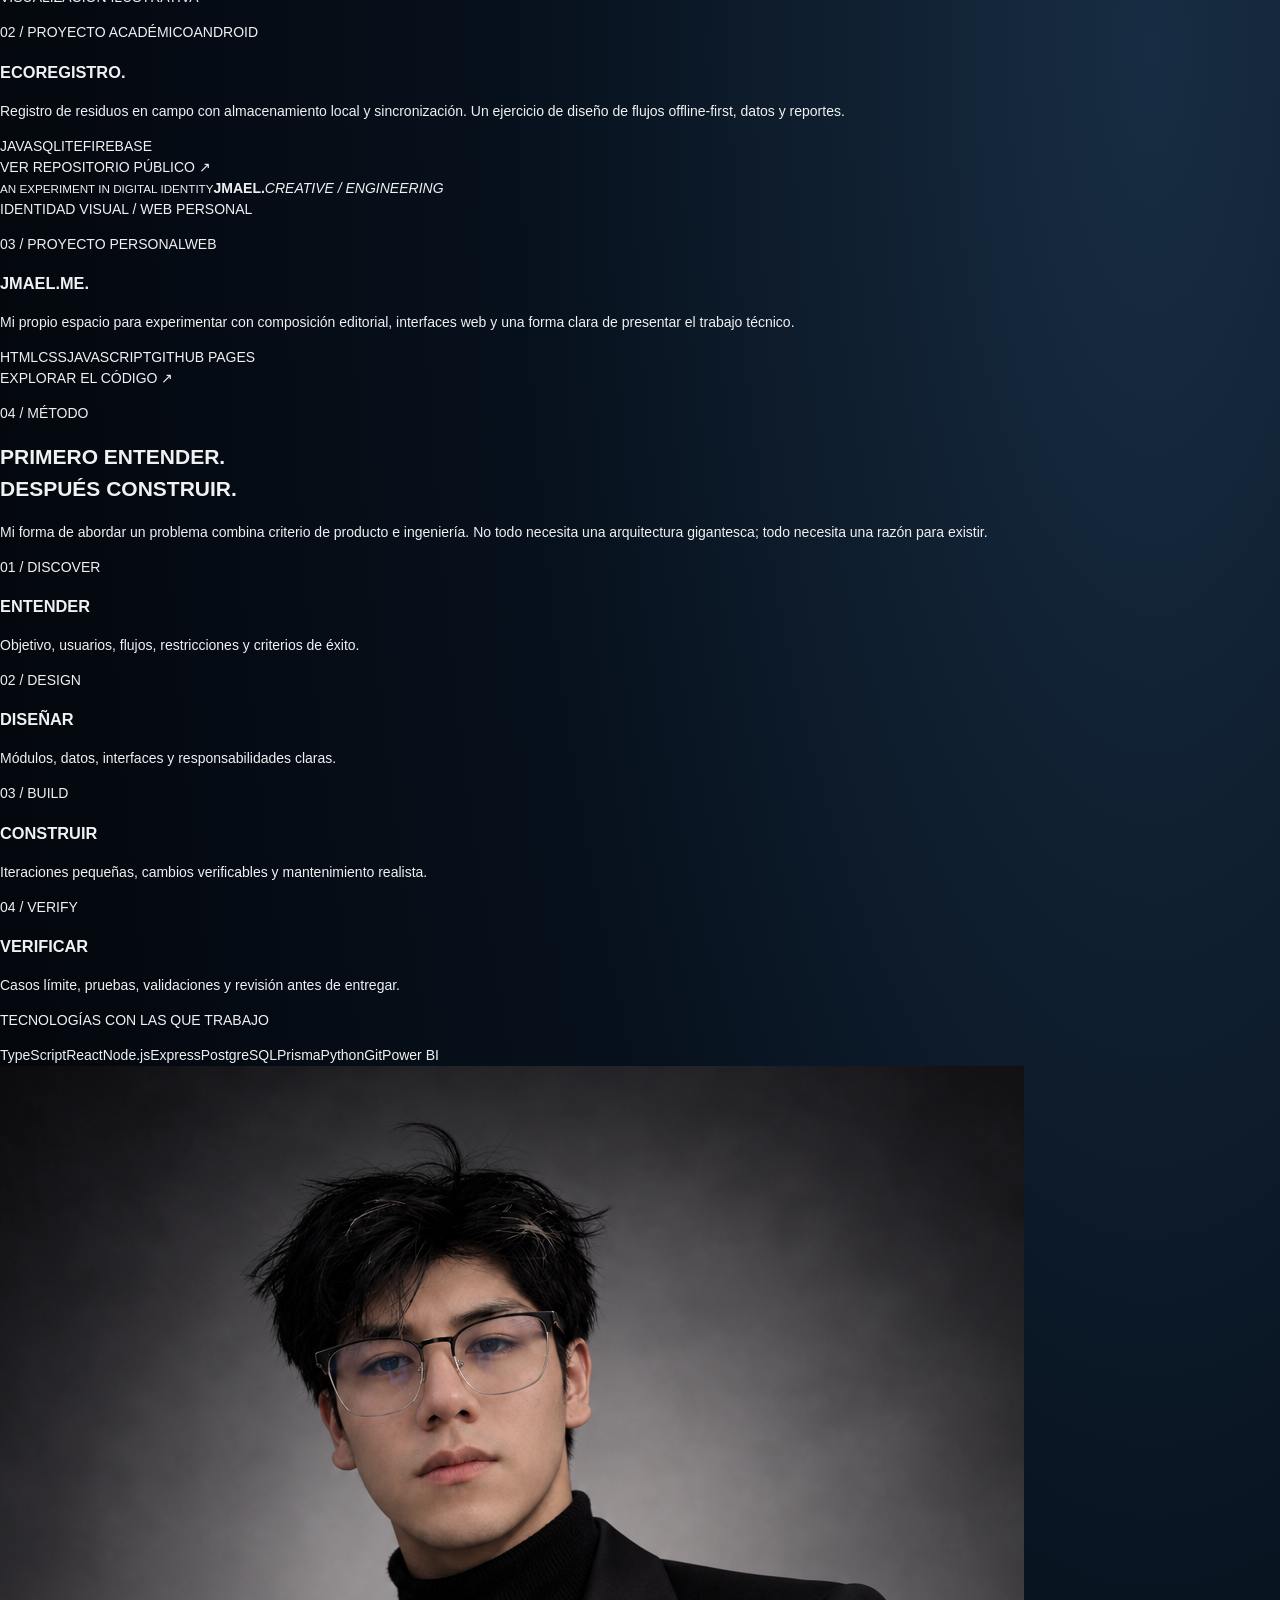
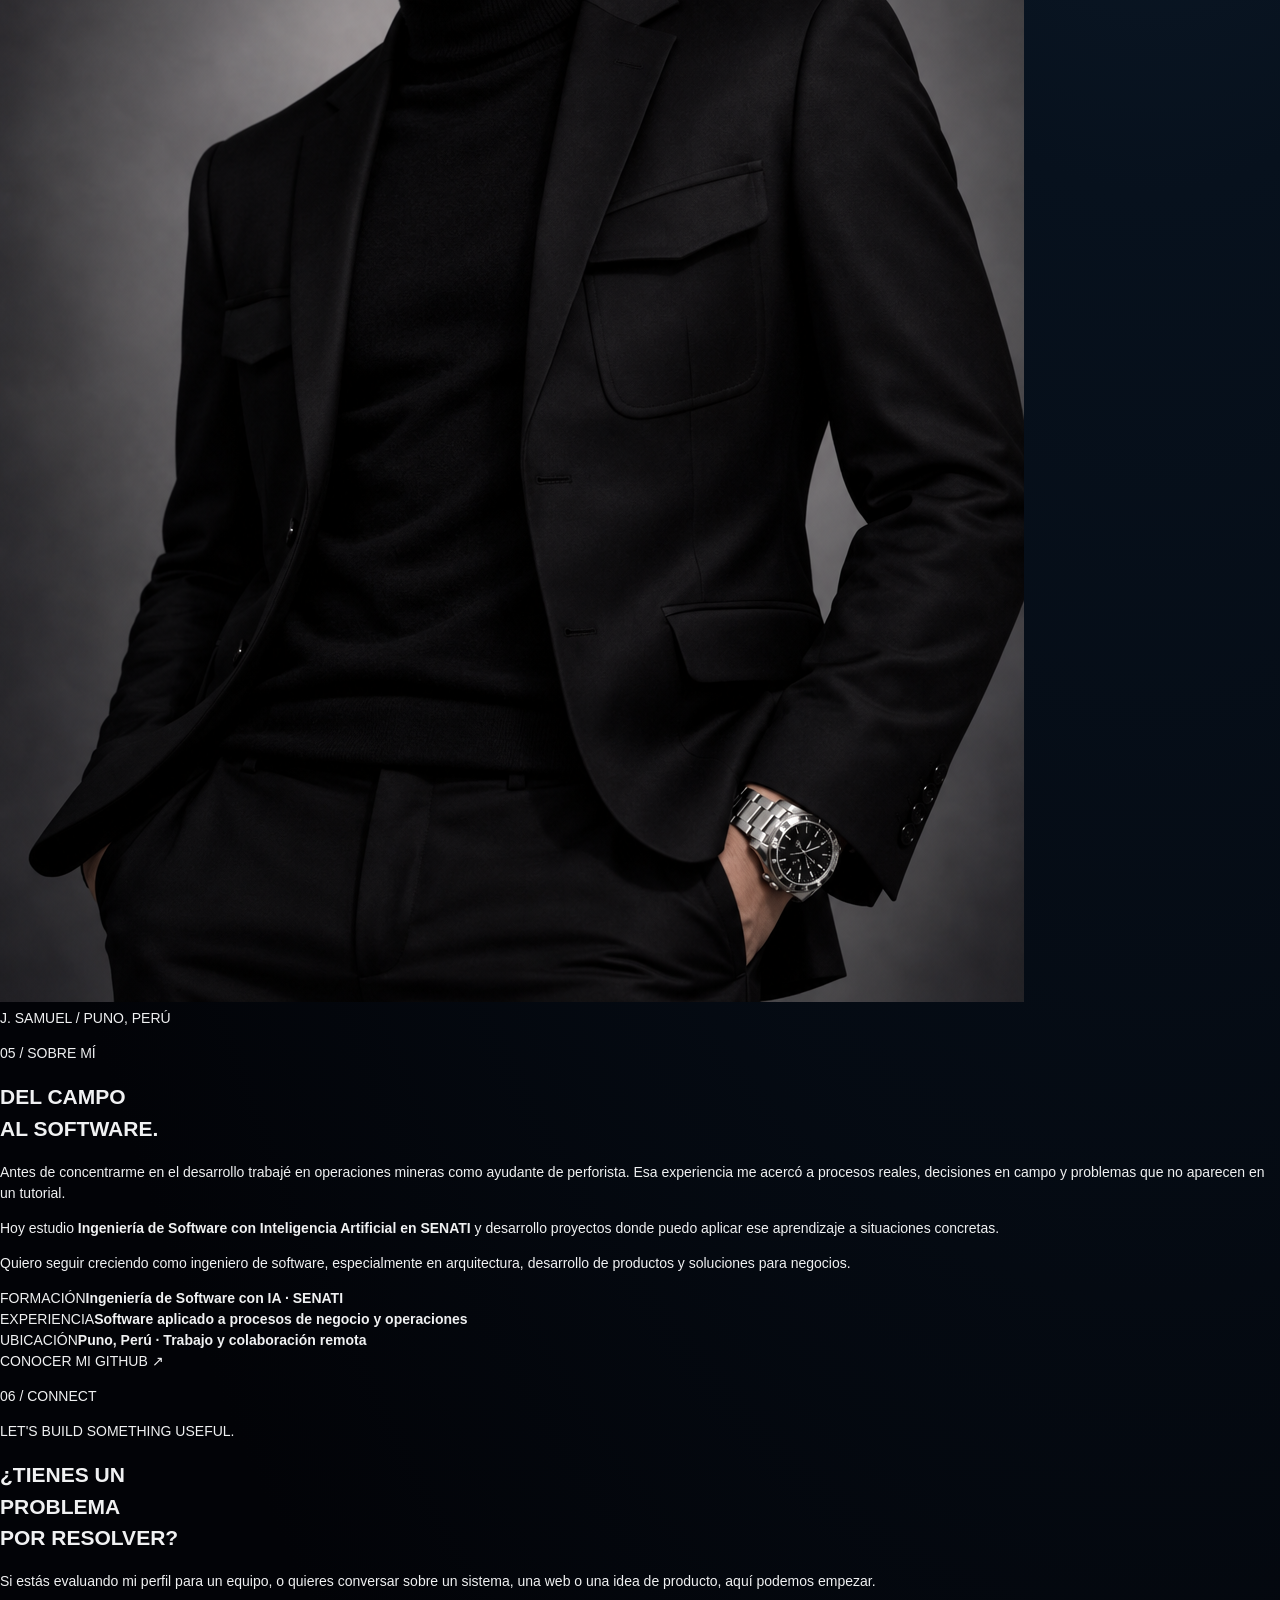
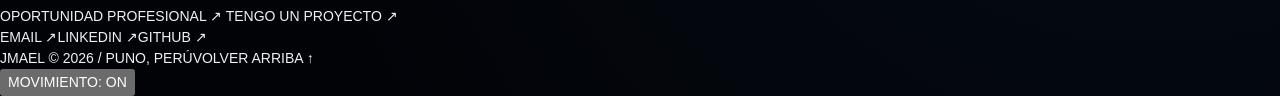
==== commit 145395eb: "feat: rebuild homepage around verified work, professional profile and client journeys" ====
--- a/index.html
+++ b/index.html
@@ -1,110 +1,186 @@
 <!doctype html>
 <html lang="es">
 <head>
-<meta charset="utf-8">
-<meta name="viewport" content="width=device-width, initial-scale=1">
-<meta name="theme-color" content="#02070d">
-<meta name="description" content="JMael, portafolio creativo de J. Samuel, desarrollador full-stack de Puno, Perú. Software, diseño digital y exploraciones.">
-<meta property="og:type" content="website">
-<meta property="og:title" content="JMael | Portfolio 2026">
-<meta property="og:description" content="Diseño soluciones. Construyo productos. Comparto el proceso.">
-<meta property="og:url" content="https://jmael.me/">
-<title>JMael | Portfolio 2026 · Creative Developer</title>
-<link rel="icon" href="data:image/svg+xml,%3Csvg xmlns='http://www.w3.org/2000/svg' viewBox='0 0 80 80'%3E%3Crect width='80' height='80' fill='%23020b14'/%3E%3Ctext x='8' y='58' font-family='Arial' font-size='47' font-weight='bold' fill='%23f1f5f8'%3EJM%3C/text%3E%3C/svg%3E">
-<link rel="preload" href="assets/display-bold.otf" as="font" type="font/otf" crossorigin>
-<link rel="preload" href="assets/j-samuel-portrait-lossless.webp" as="image">
-<link rel="stylesheet" href="creative-portfolio.css?v=20261110b">
-<script src="creative-portfolio.js?v=20261110b" defer></script>
+  <meta charset="utf-8">
+  <meta name="viewport" content="width=device-width, initial-scale=1">
+  <meta name="theme-color" content="#071018">
+  <meta name="description" content="J. Samuel, desarrollador full-stack de Puno, Perú. Desarrollo productos y soluciones de software con foco en procesos reales, arquitectura y experiencia de usuario.">
+  <meta name="author" content="Jose Samuel Quispe Mamani">
+  <link rel="canonical" href="https://jmael.me/">
+  <meta property="og:type" content="website">
+  <meta property="og:locale" content="es_PE">
+  <meta property="og:title" content="JMael | J. Samuel, desarrollo de software y productos">
+  <meta property="og:description" content="Diseño soluciones. Construyo productos. Comparto el proceso. Conoce mis proyectos y mi forma de trabajar.">
+  <meta property="og:url" content="https://jmael.me/">
+  <meta name="twitter:card" content="summary">
+  <title>JMael | J. Samuel · Desarrollador full-stack</title>
+  <link rel="icon" href="data:image/svg+xml,%3Csvg xmlns='http://www.w3.org/2000/svg' viewBox='0 0 80 80'%3E%3Crect width='80' height='80' rx='12' fill='%23071018'/%3E%3Ctext x='13' y='56' font-family='Arial' font-size='41' font-weight='bold' fill='%23f2f4f5'%3EJM%3C/text%3E%3Ccircle cx='67' cy='56' r='4' fill='%23c22248'/%3E%3C/svg%3E">
+  <link rel="preload" href="assets/display-bold.otf" as="font" type="font/otf" crossorigin>
+  <link rel="preload" href="assets/j-samuel-portrait-lossless.webp" as="image" type="image/webp">
+  <link rel="stylesheet" href="creative-portfolio.css?v=20261110c">
+  <script src="creative-portfolio.js?v=20261110c" defer></script>
+  <script type="application/ld+json">
+  {
+    "@context":"https://schema.org",
+    "@type":"Person",
+    "name":"Jose Samuel Quispe Mamani",
+    "alternateName":"J. Samuel",
+    "url":"https://jmael.me/",
+    "jobTitle":"Desarrollador full-stack",
+    "description":"Estudiante de Ingeniería de Software con IA y desarrollador de productos de software.",
+    "homeLocation":{"@type":"Place","name":"Puno, Perú"},
+    "sameAs":["https://github.com/SamuelShiw","https://www.linkedin.com/in/j-samuell/"]
+  }
+  </script>
 </head>
 <body>
-<a class="skip" href="#contenido">Saltar al contenido</a>
-<main id="contenido" class="portfolio-shell">
-  <section class="panel intro" id="inicio" aria-labelledby="intro-title">
-    <a class="mono" href="#inicio" aria-label="JMael inicio">J<i>M</i></a>
-    <div class="intro-composition">
-      <div class="hero-photo"><img src="assets/j-samuel-portrait-lossless.webp" alt="J. Samuel en retrato editorial" width="1024" height="1536" fetchpriority="high"></div>
-      <div class="intro-title"><h1 id="intro-title">PORTFOLIO</h1><span class="intro-year">2026</span><p class="intro-role"><i aria-hidden="true"></i> CREATIVE DEVELOPER</p></div>
+  <a class="skip-link" href="#contenido">Saltar al contenido</a>
+  <div class="reading-progress" aria-hidden="true"><span></span></div>
+  <header class="site-header" id="arriba">
+    <div class="header-inner">
+      <a href="#inicio" class="brand" aria-label="JMael, volver al inicio">JM<span>.</span><small>JMAEL / 2026</small></a>
+      <button class="menu-toggle" type="button" aria-label="Abrir menú" aria-expanded="false" aria-controls="nav-primary">
+        <span class="menu-lines" aria-hidden="true"><i></i><i></i></span><span class="menu-text">MENÚ</span>
+      </button>
+      <nav class="site-nav" id="nav-primary" aria-label="Navegación principal">
+        <a href="#proyectos">Proyectos</a>
+        <a href="#enfoque">Enfoque</a>
+        <a href="#perfil">Sobre mí</a>
+        <a href="#contacto">Contacto</a>
+      </nav>
+      <a class="header-cta" href="mailto:sumailqm10@gmail.com?subject=Conversemos%20sobre%20software">HABLEMOS <span aria-hidden="true">↗</span></a>
     </div>
-    <nav class="start-menu" aria-label="Entrar al portafolio">
-      <a href="#perfil">START</a>
-      <button type="button" data-options>OPTIONS</button>
-      <a href="#contacto" aria-label="Exit, ir al contacto">EXIT</a>
-    </nav>
-    <span class="screen-edge">JMAEL / PERSONAL ARCHIVE</span>
-  </section>
+  </header>
 
-  <section class="panel profile" id="perfil" aria-labelledby="profile-title">
-    <header class="screen-header">
-      <a class="mono mono-small" href="#inicio" aria-label="Volver al inicio">J<i>M</i></a>
-      <nav class="screen-nav" aria-label="Navegación del portafolio"><a href="#perfil" class="active">PROFILE</a><a href="#proyectos">PROJECTS</a><a href="#contacto">CONTACT</a></nav>
-    </header>
-    <div class="panel-body profile-content">
-      <div class="profile-left">
-        <span class="profile-greeting">HELLO, I AM</span>
-        <h2 class="profile-name">J. SAMUEL</h2>
-        <div class="profile-portrait"><img src="assets/j-samuel-portrait-lossless.webp" alt="Fotografía editorial de J. Samuel" loading="lazy" width="1024" height="1536"></div>
+  <main id="contenido">
+    <section class="hero section-wrap" id="inicio" aria-labelledby="hero-title">
+      <div class="hero-grain" aria-hidden="true"></div>
+      <div class="hero-content">
+        <p class="eyebrow hero-eyebrow"><span class="tiny-square" aria-hidden="true"></span> PORTAFOLIO PERSONAL <span class="eyebrow-divider">/</span> 2026</p>
+        <p class="hero-overline">J. SAMUEL <span aria-hidden="true">✳</span> CREATIVE DEVELOPER</p>
+        <h1 id="hero-title">IDEAS QUE<br>SE VUELVEN<br><span>SOFTWARE.</span></h1>
+        <p class="hero-description">Hola, soy <strong>J. Samuel</strong>. Desarrollo productos y sistemas digitales para resolver problemas reales. Me interesa tanto cómo funciona el software como la experiencia de quienes lo utilizan.</p>
+        <p class="hero-role">DESARROLLADOR FULL-STACK <span aria-hidden="true">/</span> INGENIERÍA DE SOFTWARE CON IA (EN FORMACIÓN)</p>
+        <div class="hero-actions">
+          <a class="button button-primary" href="#proyectos">EXPLORAR MI TRABAJO <span aria-hidden="true">↗</span></a>
+          <a class="button button-text" href="#contacto">CONTACTARME <span aria-hidden="true">↗</span></a>
+        </div>
       </div>
-      <div class="profile-right">
-        <h2 class="section-heading" id="profile-title">ABOUT ME</h2>
-        <p class="profile-copy">Soy J. Samuel, desarrollador full-stack y creador digital de Puno, Perú. Me gusta transformar problemas reales en productos útiles, combinando ingeniería, diseño y creatividad.</p>
-        <h3 class="detail-heading">SOFTWARE SKILLS</h3>
-        <div class="skill-row" aria-label="Tecnologías"><span class="skill-icon ts" title="TypeScript">TS</span><span class="skill-icon react" title="React">⚛</span><span class="skill-icon js" title="JavaScript">JS</span><span class="skill-icon db" title="PostgreSQL">SQL</span><span class="skill-icon ui" title="Diseño de interfaces">UI</span></div>
-        <div class="profile-columns">
-          <div><h3 class="detail-heading">EDUCATION</h3><p>SENATI<br>Ingeniería de Software con IA<br>En formación</p></div>
-          <div><h3 class="detail-heading">EXPERIENCE</h3><p>Software para negocios<br>Desarrollo de productos<br>Datos y operaciones</p></div>
+      <div class="hero-art" aria-label="Retrato editorial de J. Samuel">
+        <div class="hero-red-shape" aria-hidden="true"></div>
+        <div class="hero-photo-wrap">
+          <img src="assets/j-samuel-portrait-lossless.webp" alt="Retrato de J. Samuel con traje oscuro y gafas" width="1024" height="1536" fetchpriority="high">
         </div>
-        <h3 class="detail-heading">LANGUAGE</h3>
-        <p class="language-list"><span>Español</span><span>Nativo</span><span>Inglés</span><span>En aprendizaje</span></p>
+        <span class="hero-photo-caption">J. SAMUEL <span aria-hidden="true">✳</span> PUNO, PERÚ</span>
+        <span class="hero-art-index" aria-hidden="true">001<br>ARCHIVE</span>
       </div>
-    </div>
-  </section>
+      <div class="hero-bottom"><span>01 / IDENTIDAD</span><a href="#proyectos">DESLIZA PARA EXPLORAR <span aria-hidden="true">↓</span></a><span>PUNO · PERÚ</span></div>
+    </section>
 
-  <section class="panel projects" id="proyectos" aria-labelledby="projects-title">
-    <header class="screen-header">
-      <a class="mono mono-small" href="#inicio" aria-label="Volver al inicio">J<i>M</i></a>
-      <nav class="screen-nav" aria-label="Navegación del portafolio"><a href="#perfil">PROFILE</a><a href="#proyectos" class="active">PROJECTS</a><a href="#contacto">CONTACT</a></nav>
-    </header>
-    <h2 id="projects-title">RECAP PROJECT 2026 <small>NO. 01</small></h2>
-    <div class="project-grid" aria-label="Galería reservada para próximos proyectos">
-      <div class="empty-project" aria-label="Espacio reservado 1"><span aria-hidden="true">+</span></div>
-      <div class="empty-project" aria-label="Espacio reservado 2"><span aria-hidden="true">+</span></div>
-      <div class="empty-project" aria-label="Espacio reservado 3"><span aria-hidden="true">+</span></div>
-      <div class="empty-project" aria-label="Espacio reservado 4"><span aria-hidden="true">+</span></div>
-      <div class="empty-project" aria-label="Espacio reservado 5"><span aria-hidden="true">+</span></div>
-      <div class="empty-project" aria-label="Espacio reservado 6"><span aria-hidden="true">+</span></div>
-      <div class="empty-project" aria-label="Espacio reservado 7"><span aria-hidden="true">+</span></div>
-      <div class="empty-project" aria-label="Espacio reservado 8"><span aria-hidden="true">+</span></div>
-    </div>
-    <p class="project-note">SELECTED WORK / COMING SOON</p>
-  </section>
+    <section class="value-section section-wrap" id="enfoque" aria-labelledby="value-title">
+      <div class="section-intro reveal">
+        <p class="eyebrow">02 / QUÉ APORTO</p>
+        <h2 class="section-title" id="value-title">NO SOLO CÓDIGO.<br><span>SOLUCIONES PENSADAS.</span></h2>
+        <p>Busco entender el flujo de trabajo antes de elegir herramientas. Así puedo diseñar sistemas que respondan a un objetivo concreto y puedan evolucionar sin convertirse en una carga.</p>
+      </div>
+      <div class="capabilities">
+        <article class="capability reveal"><span class="cap-number">01</span><div><h3>DESARROLLO FULL-STACK</h3><p>Interfaces, APIs, lógica de negocio y datos. Una visión integral para conectar las piezas del producto.</p></div><span class="cap-arrow" aria-hidden="true">↗</span></article>
+        <article class="capability reveal"><span class="cap-number">02</span><div><h3>ARQUITECTURA Y PRODUCTO</h3><p>Flujos, reglas, permisos y decisiones técnicas proporcionales al problema. Claridad antes que complejidad.</p></div><span class="cap-arrow" aria-hidden="true">↗</span></article>
+        <article class="capability reveal"><span class="cap-number">03</span><div><h3>DATOS Y AUTOMATIZACIÓN</h3><p>Organizar información para facilitar operaciones, análisis y decisiones. IA cuando aporta valor real.</p></div><span class="cap-arrow" aria-hidden="true">↗</span></article>
+      </div>
+    </section>
 
-  <section class="panel contact" id="contacto" aria-labelledby="contact-title">
-    <header class="screen-header">
-      <a class="mono mono-small" href="#inicio" aria-label="Volver al inicio">J<i>M</i></a>
-      <nav class="screen-nav" aria-label="Navegación del portafolio"><a href="#perfil">PROFILE</a><a href="#proyectos">PROJECTS</a><a href="#contacto" class="active">CONTACT</a></nav>
-    </header>
-    <div class="contact-content">
-      <div class="contact-person">
-        <div class="contact-avatar"><img src="assets/j-samuel-portrait-lossless.webp" loading="lazy" width="1024" height="1536" alt="J. Samuel"></div>
-        <strong>J. SAMUEL</strong><span>PUNO, PERÚ</span>
+    <section class="work-section section-wrap" id="proyectos" aria-labelledby="work-title">
+      <div class="section-intro work-intro reveal">
+        <p class="eyebrow">03 / SELECTED WORK</p>
+        <h2 class="section-title" id="work-title">TRABAJO QUE<br><span>CUENTA ALGO.</span></h2>
+        <p>Proyectos con diferentes contextos: operación real, formación técnica y exploración personal. Cada uno tiene un objetivo y un alcance propio.</p>
       </div>
-      <div class="contact-social"><h2>CONTACT ME</h2>
-        <a href="https://github.com/SamuelShiw" target="_blank" rel="noopener noreferrer"><span class="symbol" aria-hidden="true">G</span><span>GITHUB ↗</span></a>
-        <a href="https://www.linkedin.com/in/j-samuell/" target="_blank" rel="noopener noreferrer"><span class="symbol" aria-hidden="true">in</span><span>LINKEDIN ↗</span></a>
-        <a href="mailto:sumailqm10@gmail.com"><span class="symbol" aria-hidden="true">@</span><span>EMAIL ↗</span></a>
-        <a href="https://wa.me/51901036216" target="_blank" rel="noopener noreferrer"><span class="symbol" aria-hidden="true">↗</span><span>WHATSAPP ↗</span></a>
+
+      <article class="project-feature reveal" id="caso-bracket" aria-labelledby="bracket-title">
+        <div class="project-visual visual-bracket">
+          <div class="ui-glow" aria-hidden="true"></div>
+          <div class="mock-dashboard" aria-hidden="true">
+            <div class="mock-sidebar"><b>B.</b><span></span><span></span><span></span><span></span></div>
+            <div class="mock-main">
+              <div class="mock-top"><span>BRACKET / WORKSPACE</span><span>CLINIC</span></div>
+              <div class="mock-tabs"><i>AGENDA</i><i>PACIENTES</i><i>CAJA</i></div>
+              <div class="mock-heading"><b>Agenda</b><small>Vista de trabajo</small></div>
+              <div class="mock-line wide"></div><div class="mock-line"></div><div class="mock-line medium"></div>
+              <div class="mock-calendar"><i></i><i></i><i></i><i></i><i></i><i></i><i></i><i></i><i></i></div>
+            </div>
+          </div>
+          <span class="visual-disclaimer">REPRESENTACIÓN CONCEPTUAL · SIN DATOS REALES</span>
+          <span class="visual-stamp" aria-hidden="true">01 / WEB APP</span>
+        </div>
+        <div class="project-content">
+          <p class="project-meta"><span>01 / CASO REAL</span><span>SOFTWARE CLÍNICO</span></p>
+          <h3 id="bracket-title">BRACKET<span class="dot">.</span></h3>
+          <p class="project-lead">Organizar la operación de una clínica odontológica desde un solo sistema.</p>
+          <p class="project-copy">Proyecto desarrollado en el contexto de mis prácticas preprofesionales. Trabajo con procesos de agenda, pacientes, atención clínica, finanzas e inventario, cuidando las reglas de negocio y los permisos de cada rol.</p>
+          <div class="project-facts"><span>REACT</span><span>TYPESCRIPT</span><span>NODE.JS</span><span>POSTGRESQL</span></div>
+          <p class="project-state"><span class="state-dot"></span> PROYECTO EN EVOLUCIÓN · CÓDIGO PRIVADO</p>
+          <a class="text-arrow" href="#contacto">CONVERSAR SOBRE ESTE CASO <span aria-hidden="true">↗</span></a>
+        </div>
+      </article>
+
+      <div class="other-projects">
+        <article class="project-small reveal" aria-labelledby="eco-title">
+          <div class="small-visual visual-eco">
+            <div class="eco-phone" aria-hidden="true"><div class="eco-notch"></div><small>ECO / REGISTRO</small><b>RESIDUOS</b><div class="eco-card"><i></i><span>Registro en campo</span></div><div class="eco-card"><i></i><span>Sin conexión</span></div><div class="eco-card"><i></i><span>Reportes</span></div></div>
+            <span class="visual-disclaimer">VISUALIZACIÓN ILUSTRATIVA</span>
+          </div>
+          <div class="small-project-copy"><p class="project-meta"><span>02 / PROYECTO ACADÉMICO</span><span>ANDROID</span></p><h3 id="eco-title">ECOREGISTRO<span class="dot">.</span></h3><p>Registro de residuos en campo con almacenamiento local y sincronización. Un ejercicio de diseño de flujos offline-first, datos y reportes.</p><div class="project-facts"><span>JAVA</span><span>SQLITE</span><span>FIREBASE</span></div><a class="text-arrow" href="https://github.com/SamuelShiw/EcoRegistroSenati" target="_blank" rel="noopener noreferrer">VER REPOSITORIO PÚBLICO <span aria-hidden="true">↗</span></a></div>
+        </article>
+        <article class="project-small reveal" aria-labelledby="jmael-title">
+          <div class="small-visual visual-jmael">
+            <div class="jmael-poster" aria-hidden="true"><small>AN EXPERIMENT IN DIGITAL IDENTITY</small><strong>JMAEL<span>.</span></strong><em>CREATIVE / ENGINEERING</em></div>
+            <span class="visual-disclaimer">IDENTIDAD VISUAL / WEB PERSONAL</span>
+          </div>
+          <div class="small-project-copy"><p class="project-meta"><span>03 / PROYECTO PERSONAL</span><span>WEB</span></p><h3 id="jmael-title">JMAEL.ME<span class="dot">.</span></h3><p>Mi propio espacio para experimentar con composición editorial, interfaces web y una forma clara de presentar el trabajo técnico.</p><div class="project-facts"><span>HTML</span><span>CSS</span><span>JAVASCRIPT</span><span>GITHUB PAGES</span></div><a class="text-arrow" href="https://github.com/SamuelShiw/SamuelShiw.github.io" target="_blank" rel="noopener noreferrer">EXPLORAR EL CÓDIGO <span aria-hidden="true">↗</span></a></div>
+        </article>
       </div>
-      <div class="thank-you"><h2 id="contact-title">THANK YOU<br><span>2026</span></h2></div>
-    </div>
-    <div class="contact-bottom" aria-label="Espacios reservados del archivo personal"><div class="archive-tile">ARCHIVE / 01</div><div class="archive-tile">ARCHIVE / 02</div><div class="archive-tile">ARCHIVE / 03</div></div>
-    <div class="analog-art" aria-hidden="true"><div class="film"></div><div class="cassette"></div></div>
-    <span class="footer-caption">JMAEL © 2026 / MADE IN PERÚ</span>
-  </section>
-</main>
-<dialog class="options-dialog" id="options-dialog" aria-labelledby="options-title">
-  <h2 id="options-title">OPTIONS</h2><p>Configura cómo quieres explorar mi portafolio.</p>
-  <label><input type="checkbox" id="reduce-motion"> Reducir movimiento</label>
-  <button type="button" data-close-options>CLOSE</button>
-</dialog>
+    </section>
+
+    <section class="process-section section-wrap" id="proceso" aria-labelledby="process-title">
+      <div class="section-intro reveal">
+        <p class="eyebrow">04 / MÉTODO</p>
+        <h2 class="section-title" id="process-title">PRIMERO ENTENDER.<br><span>DESPUÉS CONSTRUIR.</span></h2>
+        <p>Mi forma de abordar un problema combina criterio de producto e ingeniería. No todo necesita una arquitectura gigantesca; todo necesita una razón para existir.</p>
+      </div>
+      <div class="process-grid">
+        <article class="process-step reveal"><span>01 / DISCOVER</span><h3>ENTENDER</h3><p>Objetivo, usuarios, flujos, restricciones y criterios de éxito.</p></article>
+        <article class="process-step reveal"><span>02 / DESIGN</span><h3>DISEÑAR</h3><p>Módulos, datos, interfaces y responsabilidades claras.</p></article>
+        <article class="process-step reveal"><span>03 / BUILD</span><h3>CONSTRUIR</h3><p>Iteraciones pequeñas, cambios verificables y mantenimiento realista.</p></article>
+        <article class="process-step reveal"><span>04 / VERIFY</span><h3>VERIFICAR</h3><p>Casos límite, pruebas, validaciones y revisión antes de entregar.</p></article>
+      </div>
+      <div class="toolkit reveal"><p>TECNOLOGÍAS CON LAS QUE TRABAJO</p><div><span>TypeScript</span><span>React</span><span>Node.js</span><span>Express</span><span>PostgreSQL</span><span>Prisma</span><span>Python</span><span>Git</span><span>Power BI</span></div></div>
+    </section>
+
+    <section class="about-section section-wrap" id="perfil" aria-labelledby="about-title">
+      <div class="about-photo reveal"><div class="about-photo-frame"><img src="assets/j-samuel-portrait-lossless.webp" alt="J. Samuel, desarrollador de software" width="1024" height="1536" loading="lazy"></div><span>J. SAMUEL / PUNO, PERÚ</span></div>
+      <div class="about-copy reveal">
+        <p class="eyebrow">05 / SOBRE MÍ</p>
+        <h2 class="section-title" id="about-title">DEL CAMPO<br><span>AL SOFTWARE.</span></h2>
+        <p>Antes de concentrarme en el desarrollo trabajé en operaciones mineras como ayudante de perforista. Esa experiencia me acercó a procesos reales, decisiones en campo y problemas que no aparecen en un tutorial.</p>
+        <p>Hoy estudio <strong>Ingeniería de Software con Inteligencia Artificial en SENATI</strong> y desarrollo proyectos donde puedo aplicar ese aprendizaje a situaciones concretas.</p>
+        <p>Quiero seguir creciendo como ingeniero de software, especialmente en arquitectura, desarrollo de productos y soluciones para negocios.</p>
+        <div class="about-points"><div><span>FORMACIÓN</span><strong>Ingeniería de Software con IA · SENATI</strong></div><div><span>EXPERIENCIA</span><strong>Software aplicado a procesos de negocio y operaciones</strong></div><div><span>UBICACIÓN</span><strong>Puno, Perú · Trabajo y colaboración remota</strong></div></div>
+        <a class="text-arrow" href="https://github.com/SamuelShiw" target="_blank" rel="noopener noreferrer">CONOCER MI GITHUB <span aria-hidden="true">↗</span></a>
+      </div>
+    </section>
+
+    <section class="contact-section section-wrap" id="contacto" aria-labelledby="contact-title">
+      <div class="contact-top reveal"><p class="eyebrow">06 / CONNECT</p><span>LET'S BUILD SOMETHING USEFUL.</span></div>
+      <h2 class="contact-title reveal" id="contact-title">¿TIENES UN<br><span>PROBLEMA</span><br>POR RESOLVER?</h2>
+      <p class="contact-intro reveal">Si estás evaluando mi perfil para un equipo, o quieres conversar sobre un sistema, una web o una idea de producto, aquí podemos empezar.</p>
+      <div class="contact-actions reveal">
+        <a class="button button-primary" href="mailto:sumailqm10@gmail.com?subject=Oportunidad%20profesional%20-%20J.%20Samuel">OPORTUNIDAD PROFESIONAL <span aria-hidden="true">↗</span></a>
+        <a class="button button-outline" href="https://wa.me/51901036216?text=Hola%20Samuel%2C%20quisiera%20conversar%20sobre%20un%20proyecto%20de%20software." target="_blank" rel="noopener noreferrer">TENGO UN PROYECTO <span aria-hidden="true">↗</span></a>
+      </div>
+      <div class="contact-footer"><div class="contact-links"><a href="mailto:sumailqm10@gmail.com">EMAIL <span aria-hidden="true">↗</span></a><a href="https://www.linkedin.com/in/j-samuell/" target="_blank" rel="noopener noreferrer">LINKEDIN <span aria-hidden="true">↗</span></a><a href="https://github.com/SamuelShiw" target="_blank" rel="noopener noreferrer">GITHUB <span aria-hidden="true">↗</span></a></div><span>JMAEL © 2026 / PUNO, PERÚ</span><a href="#inicio" class="back-top">VOLVER ARRIBA ↑</a></div>
+    </section>
+  </main>
+  <button type="button" class="motion-switch" data-motion-toggle aria-pressed="false" aria-label="Reducir movimiento">MOVIMIENTO: ON</button>
 </body>
-</html>+</html>
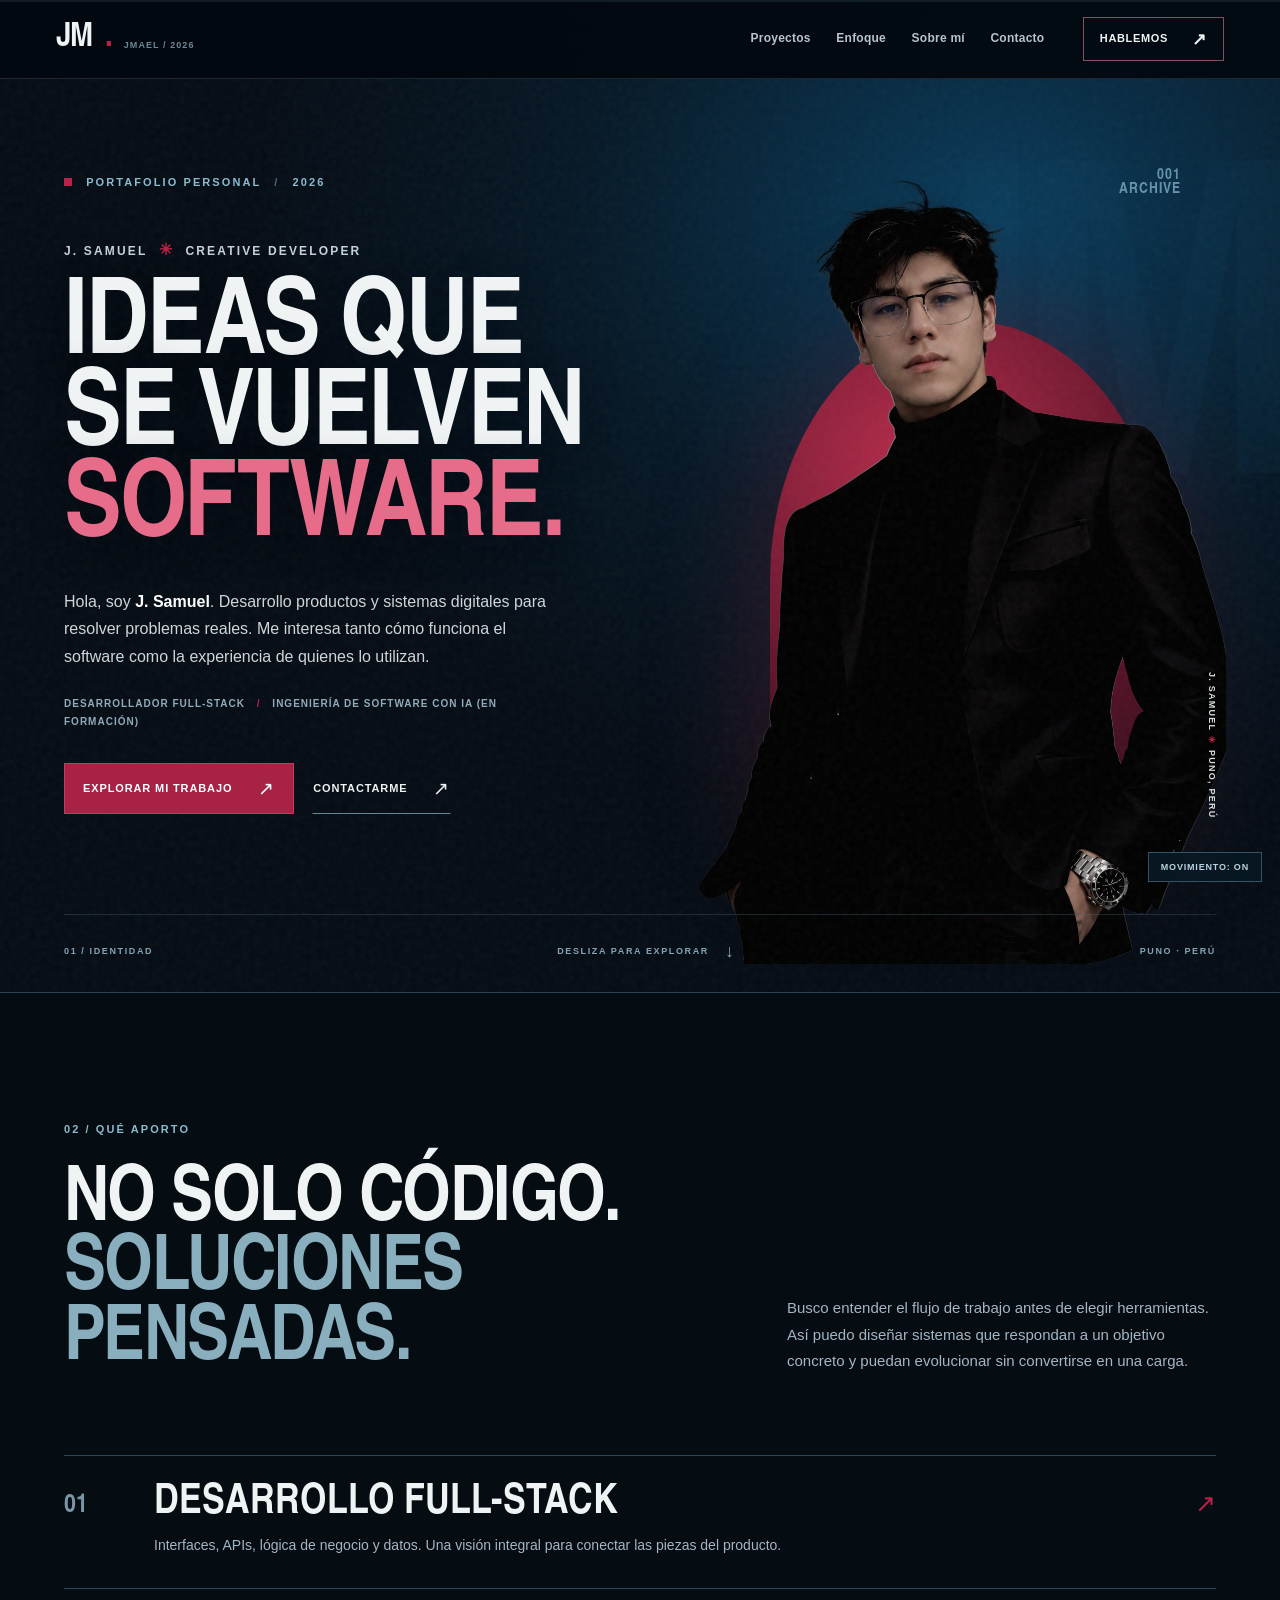
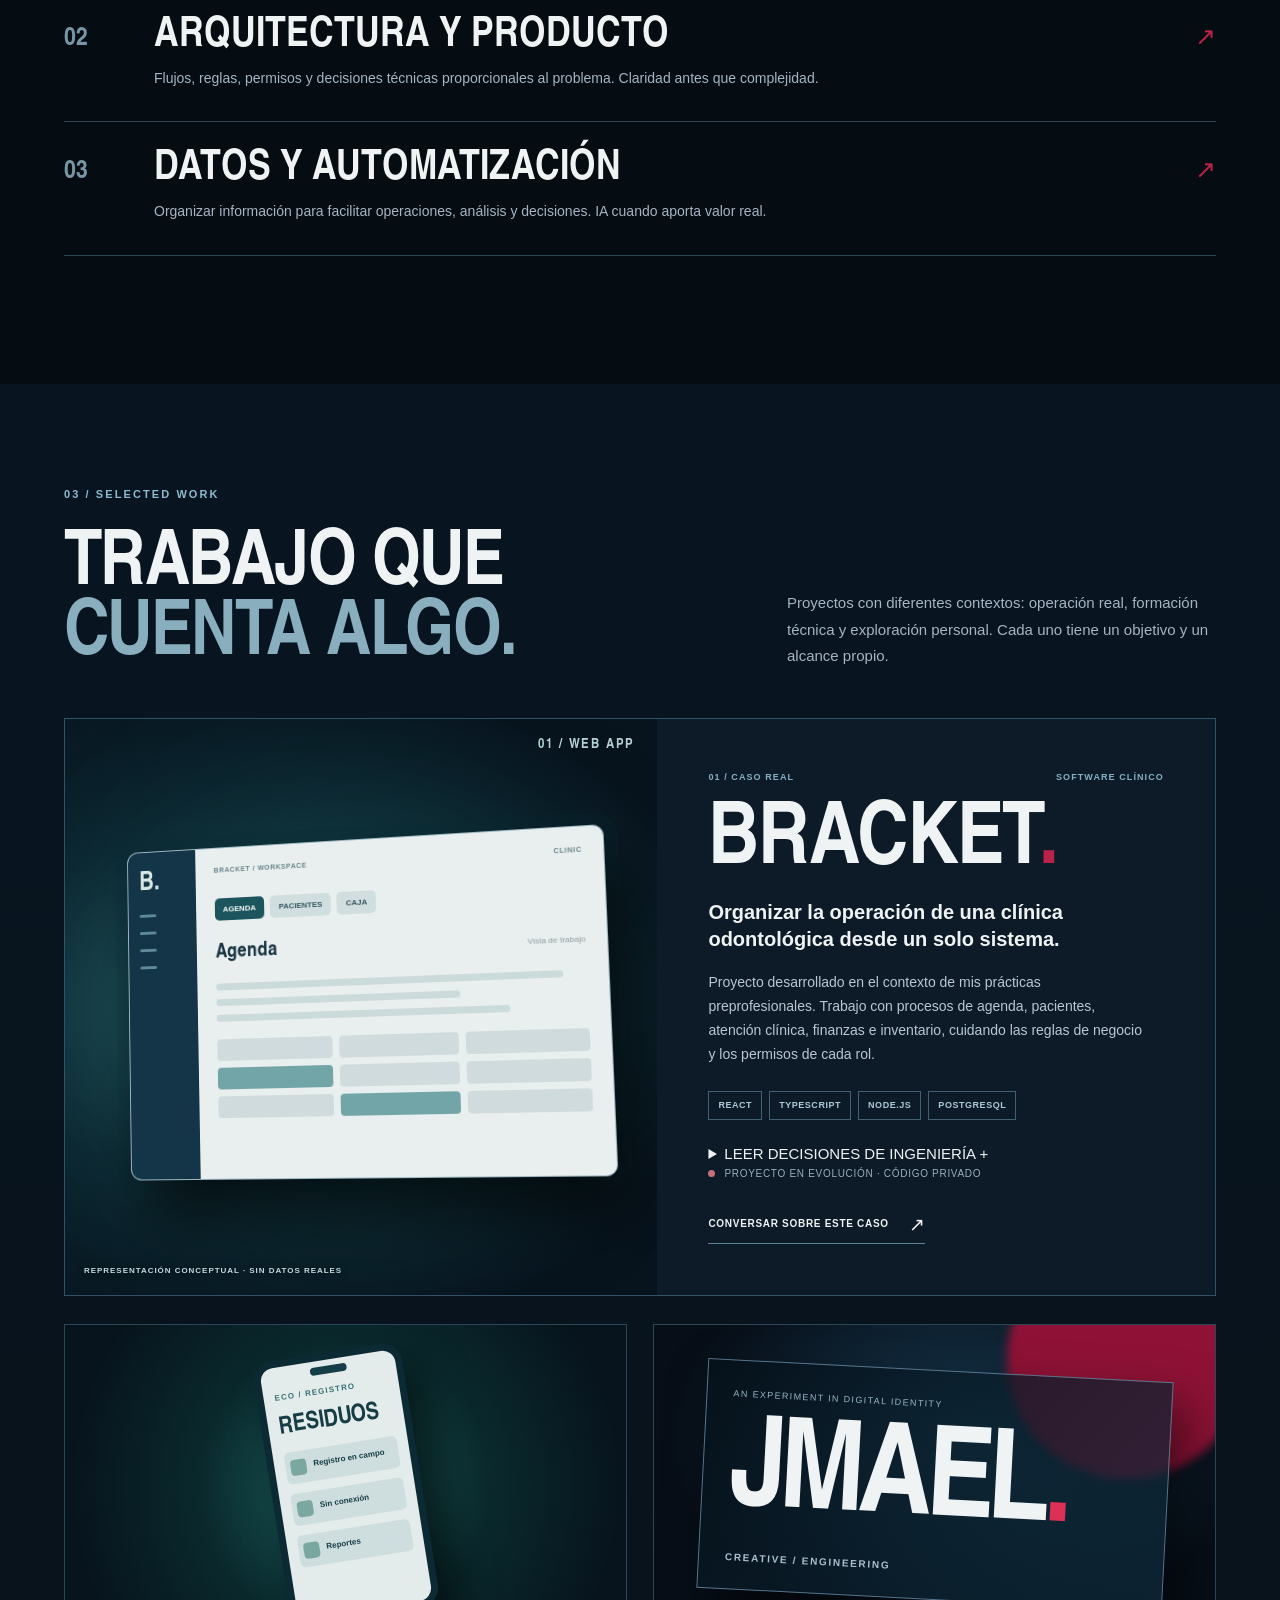
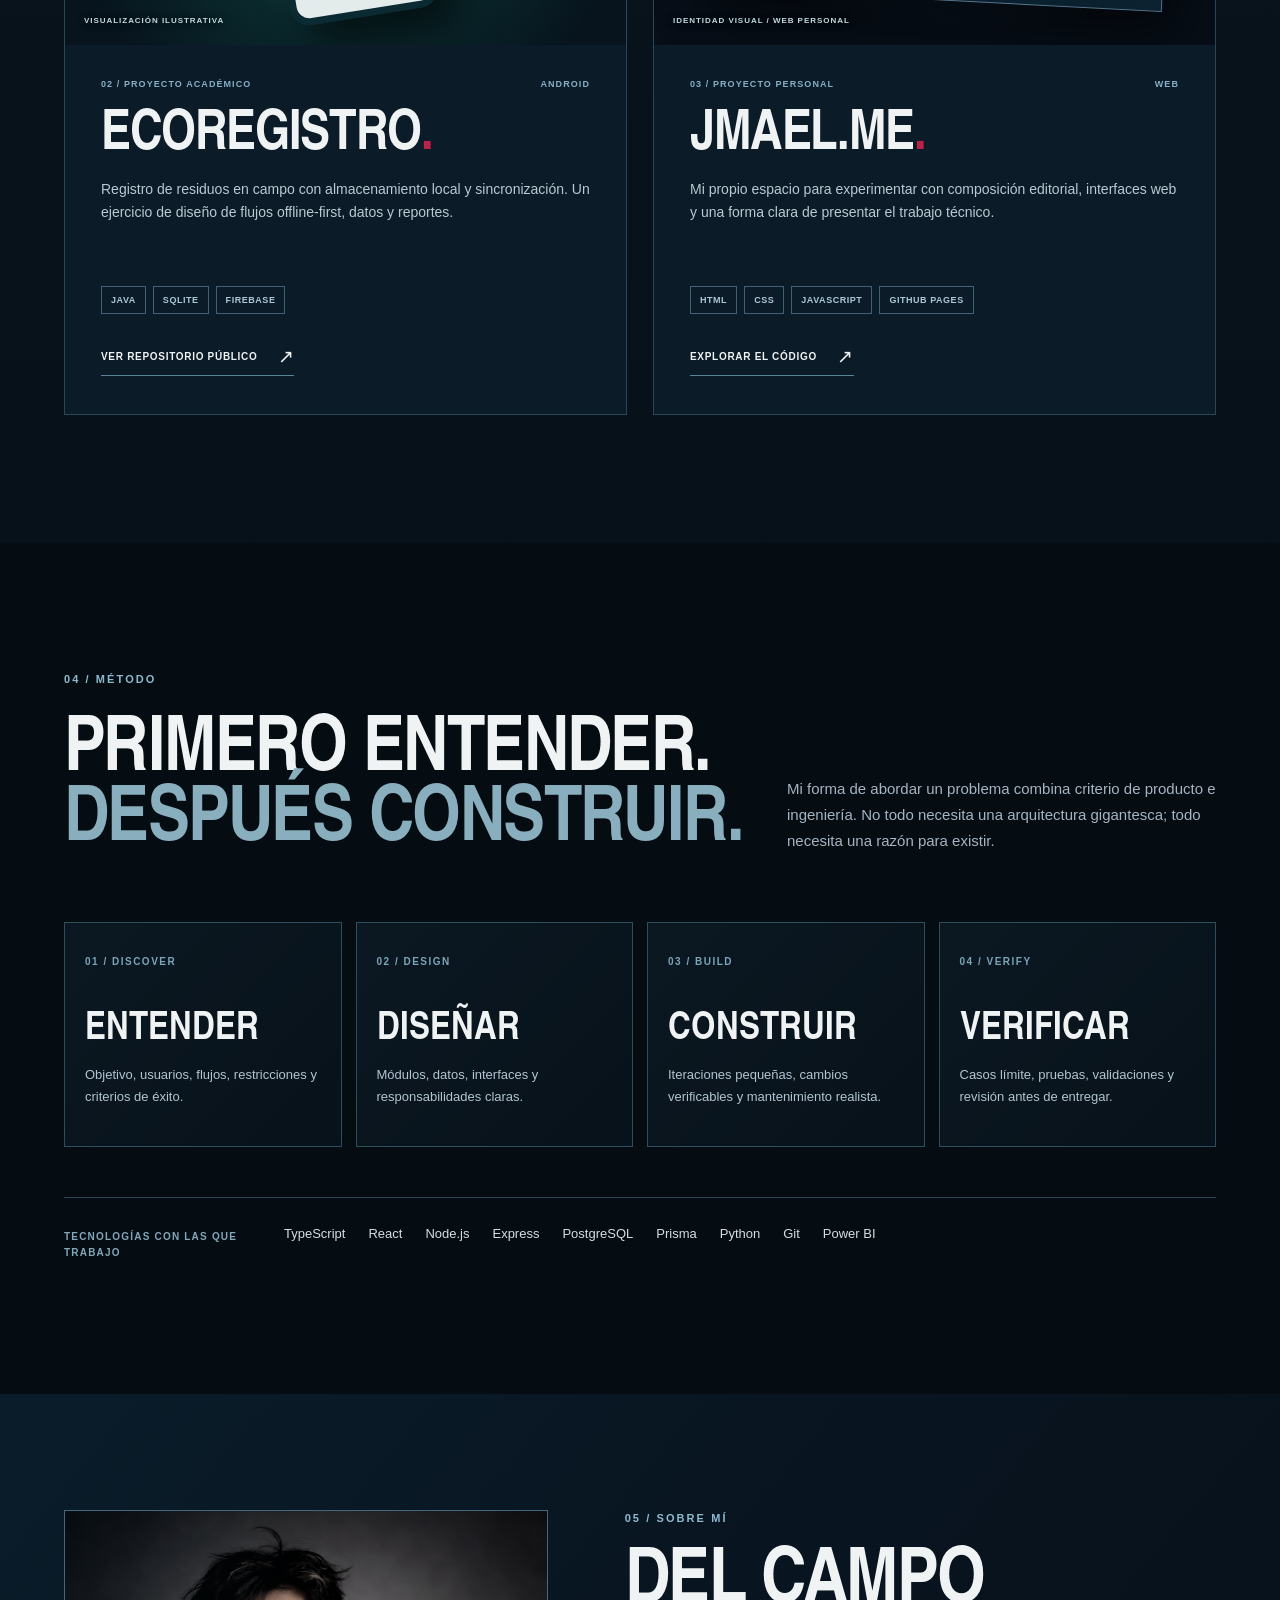
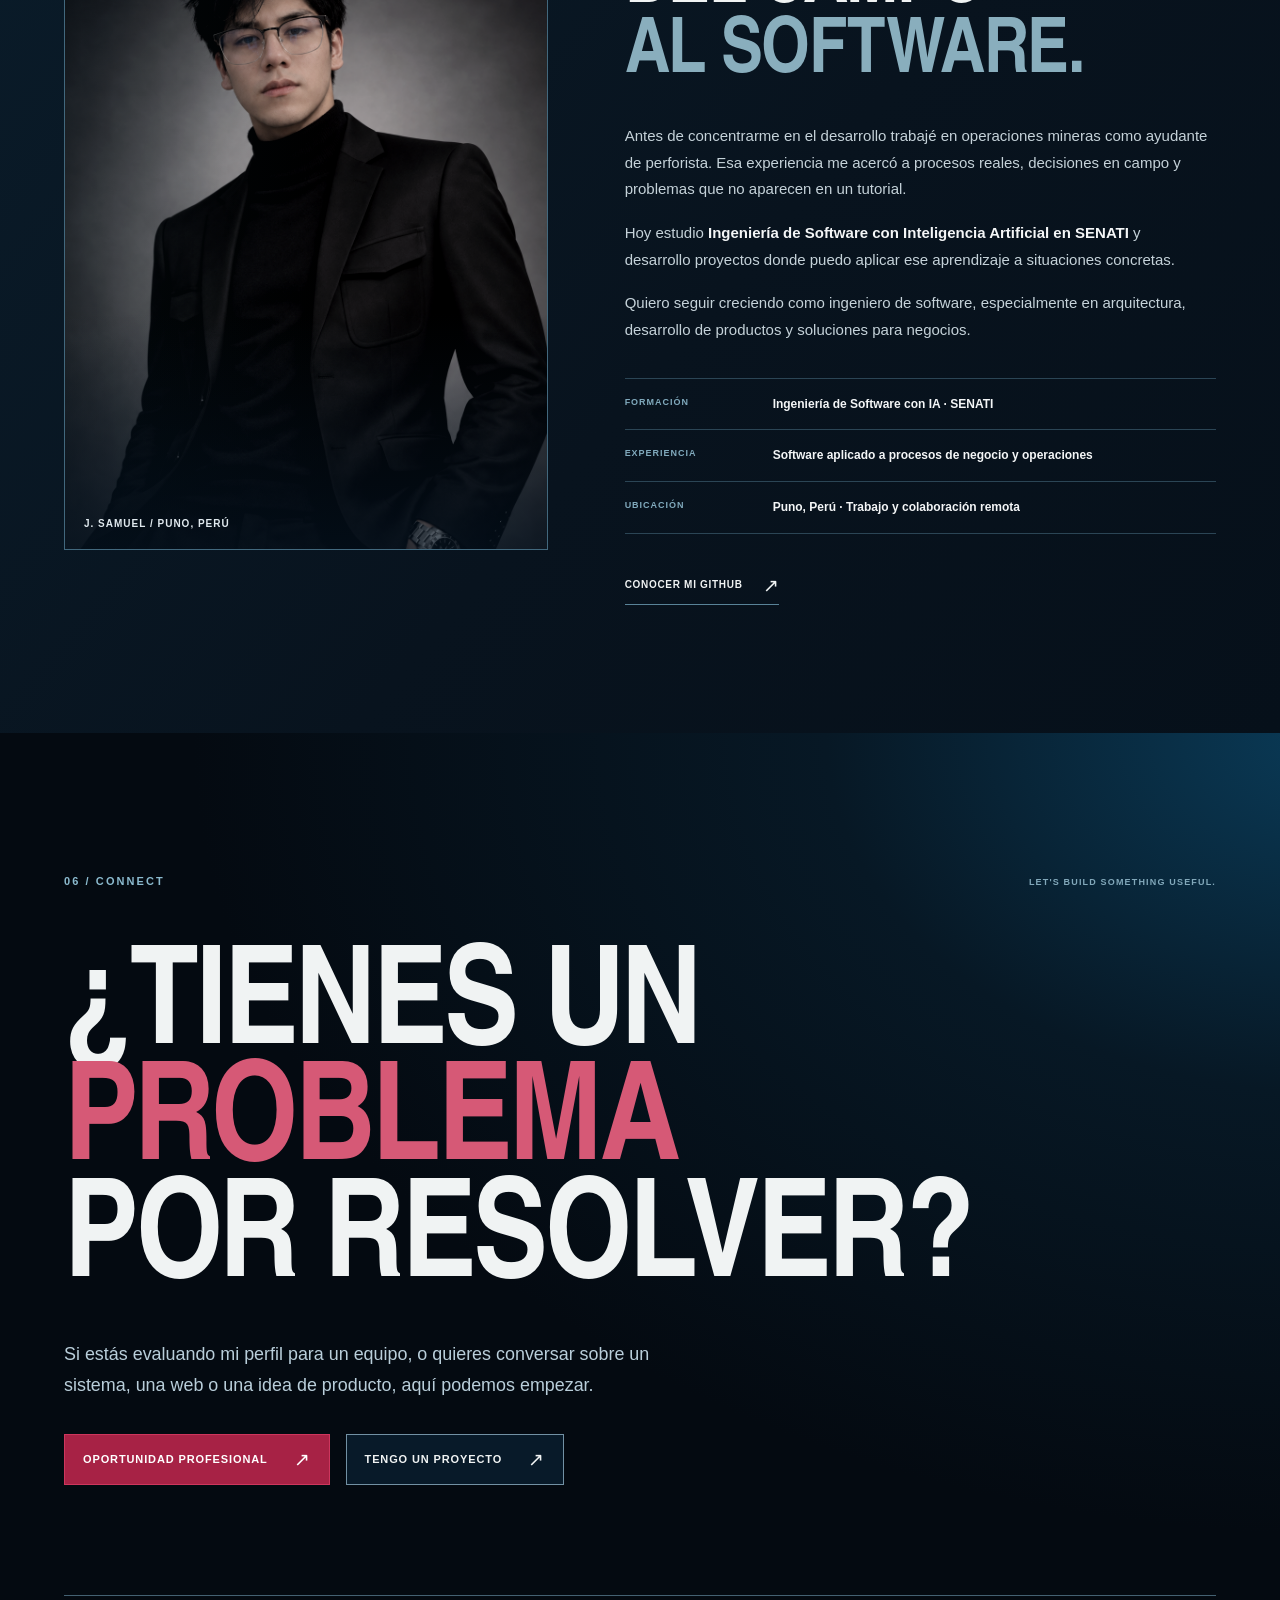
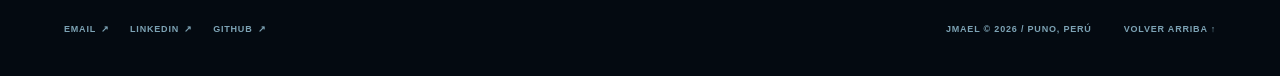
==== commit 7c64fe4c: "content: add honest engineering decisions to BRACKET case study" ====
--- a/index.html
+++ b/index.html
@@ -119,6 +119,14 @@
           <p class="project-lead">Organizar la operación de una clínica odontológica desde un solo sistema.</p>
           <p class="project-copy">Proyecto desarrollado en el contexto de mis prácticas preprofesionales. Trabajo con procesos de agenda, pacientes, atención clínica, finanzas e inventario, cuidando las reglas de negocio y los permisos de cada rol.</p>
           <div class="project-facts"><span>REACT</span><span>TYPESCRIPT</span><span>NODE.JS</span><span>POSTGRESQL</span></div>
+          <details class="case-details">
+            <summary>LEER DECISIONES DE INGENIERÍA <span aria-hidden="true">+</span></summary>
+            <div class="case-details-body">
+              <div><strong>EL PROBLEMA</strong><p>Coordinar procesos clínicos y administrativos con responsabilidades distintas sin duplicar información.</p></div>
+              <div><strong>EL ENFOQUE</strong><p>Definir flujos por rol, separar operaciones clínicas y administrativas, modelar reglas de negocio y verificar los cambios.</p></div>
+              <div><strong>LA RESPONSABILIDAD</strong><p>Desarrollo y evolución del producto dentro de mis prácticas preprofesionales, considerando un entorno de uso real.</p></div>
+            </div>
+          </details>
           <p class="project-state"><span class="state-dot"></span> PROYECTO EN EVOLUCIÓN · CÓDIGO PRIVADO</p>
           <a class="text-arrow" href="#contacto">CONVERSAR SOBRE ESTE CASO <span aria-hidden="true">↗</span></a>
         </div>
--- a/creative-portfolio.css
+++ b/creative-portfolio.css
@@ -1,308 +1,610 @@
-
-@font-face{font-family:JMaelDisplay;src:url("assets/display-bold.otf") format("opentype");font-display:swap;font-weight:700}
-:root{color-scheme:dark;--ink:#f0f1f2;--muted:#a8b6be;--blue:#073e5e;--red:#aa002d;--outline:#25445b}
-*{box-sizing:border-box}
-html{scroll-behavior:smooth;scroll-padding-top:16px}
-body{margin:0;background:radial-gradient(ellipse at 90% 50%,#182d43 0%,#07111d 38%,#020307 86%);color:var(--ink);font:14px/1.5 Arial,Helvetica,sans-serif}
-a{color:inherit;text-decoration:none}
-button{font:inherit;cursor:pointer}
-a,button,input{touch-action:manipulation}
-a:focus-visible,button:focus-visible,input:focus-visible{outline:2px solid #8edaff;outline-offset:4px}
-::selection{background:#a60a37;color:#fff}
-.skip{position:absolute;top:-100px;left:12px;z-index:300;background:#bae9ff;color:#000;padding:12px}.skip:focus{top:10px}
-.portfolio-shell{width:min(1180px,calc(100% - 88px));margin:32px auto 50px}
-.panel{position:relative;isolation:isolate;min-height:490px;margin-bottom:34px;background:radial-gradient(ellipse 85% 110% at 112% 60%,#00314b 0%,#001322 37%,#02060b 83%);overflow:hidden;box-shadow:0 24px 76px #0009}
-.panel::after{content:"";position:absolute;inset:0;pointer-events:none;z-index:5;opacity:.12;background-image:url("data:image/svg+xml,%3Csvg viewBox='0 0 200 200' xmlns='http://www.w3.org/2000/svg'%3E%3Cfilter id='n'%3E%3CfeTurbulence type='fractalNoise' baseFrequency='.67' numOctaves='3' stitchTiles='stitch'/%3E%3C/filter%3E%3Crect width='100%25' height='100%25' filter='url(%23n)' opacity='.37'/%3E%3C/svg%3E")}
-.mono{display:inline-flex;align-items:center;justify-content:center;color:#f4f4f6;font:700 33px/.9 JMaelDisplay,Impact,sans-serif;letter-spacing:-.095em;transform:skew(-8deg);text-shadow:0 1px 6px #ffffff2b}
-.mono i{font-style:normal;color:#f3f4f5;transform:scaleY(1.25)}.mono-small{font-size:28px}
-.screen-header{height:55px;display:flex;align-items:flex-start;justify-content:space-between;position:relative;z-index:12}
-.screen-nav{display:flex;align-items:center;gap:20px;margin:0 auto 0 0;padding-left:14%;font-size:11px;letter-spacing:.015em}
-.screen-nav a{display:inline-block;color:#c2c6cc;padding:6px 10px;border-radius:22px;transition:color .2s,background-color .2s}
-.screen-nav a.active,.screen-nav a[aria-current="location"]{background:#a0dafa;color:#092132}
-.screen-nav a:hover{color:#fff}.screen-nav a.active:hover{color:#051726}
-.panel-body{position:relative;z-index:3}
-.intro{min-height:570px;padding:34px 48px 27px;background:radial-gradient(ellipse 76% 105% at 92% 0%,#004265 0%,#001f32 39%,#02060a 100%)}
-.intro:before{content:"";position:absolute;inset:0;background:linear-gradient(115deg,#0000001c 0%,transparent 38%,#042c45ad 100%)}
-.intro .mono{position:relative;z-index:8}
-.intro-composition{position:relative;display:flex;align-items:center;margin:72px auto 0;max-width:1040px;min-height:235px}
-.hero-photo{height:236px;flex:0 0 31%;min-width:245px;position:relative;overflow:hidden;isolation:isolate}
-.hero-photo:before{content:"";position:absolute;inset:0 0 0 0;background:#ac002e;border-radius:0 120px 0 0}
-.hero-photo img{position:absolute;inset:-67px 0 -20px 0;width:100%;height:335px;object-fit:contain;object-position:center bottom;filter:saturate(.68) contrast(1.1);mask-image:url("assets/j-samuel-alpha.webp");mask-position:center;mask-size:100% 100%;mask-repeat:no-repeat;-webkit-mask-image:url("assets/j-samuel-alpha.webp");-webkit-mask-position:center;-webkit-mask-size:100% 100%;-webkit-mask-repeat:no-repeat}
-.intro-title{display:flex;align-items:center;flex-wrap:wrap;column-gap:38px;row-gap:16px;position:relative;min-width:0;margin-left:30px;z-index:3}
-.intro h1{font:700 clamp(73px,10.4vw,145px)/.86 JMaelDisplay,Impact,"Arial Narrow",sans-serif;letter-spacing:-.03em;margin:0;color:#e4e8eb;text-transform:uppercase;text-shadow:0 2px 0 #6a7982}
-.intro-year{font:700 clamp(40px,5.7vw,76px)/1 JMaelDisplay,Impact,sans-serif;color:#c2c7cf;letter-spacing:-.035em}
-.intro-role{flex-basis:100%;font-size:13px;letter-spacing:.04em;color:#d8e1e8;margin:0 0 0 18%}.intro-role i{display:inline-block;width:11px;height:11px;background:#fff;margin-right:13px}
-.start-menu{display:flex;flex-direction:column;align-items:center;gap:9px;width:max-content;margin:32px auto 0;position:relative;z-index:4}
-.start-menu a,.start-menu button{background:none;border:0;color:#d6dbe0;font-size:13px;line-height:1.4;min-width:110px;text-align:center;padding:4px 12px}
-.start-menu a:first-child{font-weight:bold}.start-menu a:hover,.start-menu button:hover{color:#94dfff}
-.start-menu a:focus-visible,.start-menu button:focus-visible{outline:1px solid #b6eafa}
-.screen-edge{position:absolute;bottom:13px;left:48px;font-size:9px;letter-spacing:.2em;color:#6c899e}
-.profile{min-height:535px;padding:24px 48px 22px;background:radial-gradient(ellipse 70% 110% at 96% 30%,#002a43 0%,#020b13 57%,#010305 100%)}
-.profile-content{display:grid;grid-template-columns:43% 57%;gap:22px;padding:12px 2% 0 6%;min-height:422px}
-.profile-left{position:relative;display:flex;flex-direction:column;align-items:center;text-align:center;min-height:422px}
-.profile-greeting{font-size:13px;color:#d9dbe0;letter-spacing:.03em}
-.profile-name{font:700 clamp(34px,4.2vw,52px)/.9 JMaelDisplay,Impact,sans-serif;margin:4px 0 0;color:#d5d8dc}
-.profile-portrait{position:absolute;inset:78px 12% -20px 0;overflow:hidden;background:radial-gradient(ellipse at 47% 38%,#00628e 0%,#003049 32%,transparent 70%)}
-.profile-portrait img{width:100%;height:100%;object-fit:contain;object-position:center bottom;filter:contrast(1.06) saturate(.58);mask-image:url("assets/j-samuel-alpha.webp");mask-size:100% 100%;mask-position:center;mask-repeat:no-repeat;-webkit-mask-image:url("assets/j-samuel-alpha.webp");-webkit-mask-size:100% 100%;-webkit-mask-position:center;-webkit-mask-repeat:no-repeat}
-.profile-portrait:after{content:"";position:absolute;inset:0;background:linear-gradient(0deg,#010b14 0%,transparent 23%);pointer-events:none}
-.profile-right{min-width:0;padding:10px 2% 0 0}
-.section-heading{font:700 clamp(26px,3vw,38px)/1 JMaelDisplay,Impact,sans-serif;margin:0 0 8px;color:#d9dfe3}
-.profile-copy{max-width:510px;font-size:14px;line-height:1.55;color:#e4e7ea;margin:0 0 13px}
-.detail-heading{font:700 26px/1 JMaelDisplay,Impact,sans-serif;margin:13px 0 8px}
-.skill-row{display:flex;align-items:center;gap:10px;flex-wrap:wrap;margin:6px 0 14px}
-.skill-icon{display:grid;place-items:center;height:42px;min-width:42px;padding:2px 6px;border-radius:6px;border:1px solid #27536d;font-size:13px;font-weight:700;background:#0c2435;color:#b5e6fa}
-.skill-icon.ts{background:#0d72b9;color:white}.skill-icon.js{background:#f0d35a;color:#0b1420}.skill-icon.react{font-size:26px;color:#39c8f7}.skill-icon.db{color:#9ccbed}.skill-icon.ui{color:#ff7ca9}
-.profile-columns{display:grid;grid-template-columns:1fr 1fr;gap:25px}
-.profile-columns>div+div{border-left:1px solid #31546b;padding-left:25px}
-.profile-columns p,.language-list{color:#e6e8eb;font-size:13px;line-height:1.55;margin:4px 0}
-.profile-columns .detail-heading,.profile-right .detail-heading{margin-bottom:7px}
-.language-list{display:grid;grid-template-columns:120px 1fr;max-width:300px}
-.projects{min-height:480px;padding:24px 50px 35px;background:radial-gradient(ellipse at 0 5%,#04608b80 0%,#00121f 36%,#000408 85%)}
-.projects .screen-nav{padding-left:0}
-.projects h2{font:700 clamp(33px,3.7vw,52px)/1 JMaelDisplay,Impact,sans-serif;text-align:center;margin:13px 0 24px}
-.projects h2 small{font:700 16px/1 JMaelDisplay,Impact,sans-serif;color:#9caebc;vertical-align:middle;margin-left:19px}
-.project-grid{display:grid;grid-template-columns:repeat(4,minmax(0,1fr));gap:14px;padding:0 0 0}
-.empty-project{height:150px;border:1px solid #284052;background:#01090d70;display:flex;align-items:center;justify-content:center;position:relative;transition:border-color .2s}
-.empty-project:after{content:"";position:absolute;inset:4px;border:1px solid #ffffff06;pointer-events:none}
-.empty-project span{font-size:26px;font-weight:200;color:#788d9b}
-.project-note{font-size:10px;letter-spacing:.08em;color:#7992a3;text-align:right;margin-top:15px}
-.contact{min-height:575px;padding:24px 48px 28px;background:radial-gradient(ellipse at 90% 0%,#003652 0%,#03101c 42%,#010305 94%)}
-.contact-content{display:grid;grid-template-columns:30% 25% 45%;gap:18px;align-items:start;padding:34px 0 0;position:relative;z-index:4}
-.contact-person{display:flex;flex-direction:column;align-items:center;text-align:center;margin-top:7px}
-.contact-avatar{height:191px;width:191px;border-radius:50%;overflow:hidden;background:radial-gradient(circle at 55% 30%,#ecdbc9,#29303a 67%,#030609)}
-.contact-avatar img{display:block;width:100%;height:100%;object-fit:cover;object-position:center 17%;filter:saturate(.38) contrast(1.16)}
-.contact-person strong{font:700 22px/1 JMaelDisplay,Impact,sans-serif;margin-top:8px}
-.contact-person span{font-size:10px;letter-spacing:.1em;color:#a9bccb}
-.contact-social h2{font:700 30px/1 JMaelDisplay,Impact,sans-serif;margin:8px 0 15px}
-.contact-social a{display:flex;align-items:center;gap:11px;margin-bottom:14px;font-size:12px;color:#e0e5e8}
-.contact-social a:hover{color:#8edbff}
-.contact-social .symbol{display:grid;place-items:center;width:27px;height:27px;min-width:27px;border-radius:50%;border:1px solid #cbd6de;font-weight:700;font-size:13px}
-.contact-social a span:last-child{white-space:nowrap}
-.thank-you{border-left:1px solid #3d5363;padding-left:24px;min-height:202px;display:grid;place-items:start center;text-align:center}
-.thank-you h2{font:700 clamp(65px,7.9vw,108px)/.83 JMaelDisplay,Impact,sans-serif;color:#b4b9c3;letter-spacing:-.025em;margin:12px 0}
-.thank-you h2 span{font-size:.8em}
-.contact-bottom{position:absolute;left:46px;bottom:29px;display:grid;grid-template-columns:repeat(3,minmax(0,1fr));gap:15px;width:min(62%,600px)}
-.archive-tile{border:1px solid #2e4859;height:66px;display:flex;align-items:flex-end;padding:9px;background:linear-gradient(140deg,#00090b,#021627);font:700 13px JMaelDisplay,Impact,sans-serif;color:#6b879b}
-.analog-art{position:absolute;bottom:-42px;right:-17px;width:43%;height:240px;pointer-events:none;opacity:.9;transform:rotate(-12deg)}
-.analog-art .film{position:absolute;right:0;bottom:0;width:340px;height:92px;border:22px solid #cfdee8;border-left-width:0;border-right-width:0;border-radius:28px;background:repeating-linear-gradient(90deg,#0a1a27 0 32px,#9aabba 33px 38px,#0a1a27 39px 64px);box-shadow:0 0 0 4px #263e50;transform:rotate(38deg)}
-.analog-art .film:before,.analog-art .film:after{content:"";position:absolute;left:0;right:0;height:7px;top:-16px;background:repeating-linear-gradient(90deg,#0e2230 0 19px,transparent 20px 35px)}
-.analog-art .film:after{top:auto;bottom:-16px}
-.analog-art .cassette{position:absolute;width:180px;height:84px;right:125px;bottom:75px;border:9px solid #85909c;border-radius:6px;background:linear-gradient(#a6adb6 0 45%,#181f2b 45% 100%);box-shadow:0 6px 22px #0009;transform:rotate(-22deg)}
-.analog-art .cassette:after{content:"◉　　　　 ◉";color:#111b25;position:absolute;top:15px;left:20px;font-size:21px;white-space:pre}
-.footer-caption{position:absolute;bottom:8px;left:50px;font-size:9px;letter-spacing:.16em;color:#8da5b5}
-.options-dialog{position:fixed;max-width:min(380px,calc(100% - 32px));width:100%;border:1px solid #466177;background:#06121d;color:#e8f1f6;padding:28px;box-shadow:0 40px 100px #000d}
-.options-dialog::backdrop{background:#000b;backdrop-filter:blur(6px)}
-.options-dialog h2{font:700 36px JMaelDisplay,Impact,sans-serif;margin:0 0 8px}.options-dialog p{color:#b5cbd7;font-size:13px;line-height:1.6}.options-dialog label{display:flex;align-items:center;gap:12px;margin:18px 0}.options-dialog button{background:#a6ddf6;color:#061622;border:0;padding:10px 20px;font-weight:700}
-.no-motion *, .no-motion *:before,.no-motion *:after{scroll-behavior:auto!important;animation:none!important;transition:none!important}
-@media(min-width:1350px){.portfolio-shell{width:min(1240px,calc(100% - 100px))}.panel{margin-bottom:38px}.intro{min-height:615px}.intro-composition{margin-top:90px}}
-@media(max-width:1000px){.portfolio-shell{width:calc(100% - 40px)}.panel{margin-bottom:22px}.intro{padding:26px}.intro-composition{margin-top:75px}.intro-title{margin-left:12px;column-gap:15px}.intro h1{font-size:clamp(63px,9vw,115px)}.hero-photo{min-width:175px}.profile{padding:24px}.profile-content{padding-left:0;gap:10px}.contact{padding:24px}.contact-avatar{height:155px;width:155px}.thank-you{padding-left:12px}.contact-bottom{left:24px}.footer-caption{left:24px}}
-@media(max-width:680px){.portfolio-shell{width:calc(100% - 20px);margin:10px auto 30px}.panel{margin-bottom:14px}.intro{padding:20px;min-height:590px}.intro-composition{margin:35px 0 0;display:flex;flex-direction:column;min-height:auto;gap:20px}.hero-photo{height:190px;flex:none;width:min(66%,245px);min-width:0}.hero-photo img{height:270px;inset:-42px 0 -25px}.intro-title{width:100%;margin:0;justify-content:center;column-gap:13px;row-gap:12px}.intro h1{font-size:clamp(55px,12vw,85px)}.intro-year{font-size:clamp(34px,8vw,53px)}.intro-role{text-align:center;margin:0;font-size:11px}.start-menu{margin-top:28px}.screen-edge{left:20px;bottom:12px}
-.profile{padding:18px;min-height:auto}.screen-header{height:50px}.screen-nav{gap:0;padding-left:0;justify-content:center;flex-wrap:wrap;font-size:11px}.screen-nav a{padding:6px 9px}.profile-content{grid-template-columns:1fr;padding:5px 0 0;gap:14px}.profile-left{min-height:260px}.profile-greeting{font-size:11px}.profile-name{font-size:36px}.profile-portrait{inset:66px 14% 0}.profile-right{padding:0 6px 18px}.section-heading{font-size:30px}.profile-copy{font-size:13px}.detail-heading{font-size:23px}.skill-icon{min-width:38px;height:38px;font-size:11px}.profile-columns{gap:10px}.profile-columns>div+div{padding-left:10px}.profile-columns p{font-size:12px}
-.projects{padding:18px;min-height:440px}.projects h2{font-size:clamp(30px,7vw,45px)}.projects h2 small{font-size:12px;margin-left:6px}.project-grid{grid-template-columns:repeat(2,minmax(0,1fr));gap:10px}.empty-project{height:95px}.project-note{font-size:9px}
-.contact{padding:18px;min-height:600px}.contact-content{grid-template-columns:1fr 1fr;gap:8px;padding-top:20px}.contact-avatar{width:124px;height:124px}.contact-social h2{font-size:25px}.contact-social a{font-size:11px;gap:6px}.contact-social .symbol{width:23px;min-width:23px;height:23px;font-size:11px}.thank-you{grid-column:1/-1;min-height:100px;border-left:none;border-top:1px solid #345168;margin-top:8px;padding:8px 0}.thank-you h2{font-size:clamp(65px,18vw,115px);margin:0}.contact-bottom{left:16px;width:60%;bottom:25px;gap:6px}.archive-tile{height:55px;font-size:10px;padding:5px}.analog-art{width:50%;height:160px;bottom:0;right:-60px;transform:scale(.67) rotate(-12deg);transform-origin:bottom right}.footer-caption{left:16px;font-size:7px}}
-@media(max-width:375px){.intro h1{font-size:48px}.intro-year{font-size:33px}.screen-nav a{padding:6px 7px}.profile-columns{grid-template-columns:1fr 1fr}.contact-social a span:last-child{font-size:10px}}
-@media(prefers-reduced-motion:reduce){html{scroll-behavior:auto}*,*:before,*:after{animation:none!important;transition:none!important}}
-
-
-/* Creative Portfolio: portrait framing and restrained motion (2026-11-10).
-   The 1024×1536 source and silhouette mask retain an identical aspect ratio.
-   Never stretch one without the other. Original styling above remains reversible. */
-.panel {
-  transform: translate3d(0,0,0);
-  opacity: 1;
-  transition: opacity .72s cubic-bezier(.2,.7,.2,1),
-              transform .65s cubic-bezier(.2,.7,.2,1),
-              box-shadow .35s ease;
-}
-.js-enhanced:not(.no-motion) .panel:not(.is-visible) {
-  opacity: 0;
-  transform: translate3d(0,24px,0);
-}
-.js-enhanced:not(.no-motion) .panel.is-visible {
-  opacity: 1;
-  transform: translate3d(0,0,0);
-}
-
-/* Hero: keep natural 2:3 image/mask proportions and anchor the eyes in frame. */
-.hero-photo {
-  height: 252px;
-  flex: 0 0 31%;
-  min-width: 245px;
-  border-radius: 0 120px 0 0;
-  box-shadow: 0 18px 42px rgba(0,0,0,.38);
-}
-.hero-photo::before {
-  background: linear-gradient(140deg,#b70038 2%,#850325 100%);
-}
-.hero-photo::after {
-  content:"";
-  position:absolute;
-  inset: auto -24px -30px auto;
-  width: 65%;
-  height: 65%;
-  border-radius: 50%;
+@font-face {
+  font-family: JMaelDisplay;
+  src: url("assets/display-bold.otf") format("opentype");
+  font-weight: 700;
+  font-display: swap;
+}
+:root {
+  color-scheme: dark;
+  --bg: #050c12;
+  --surface: #0b1823;
+  --surface-2: #102333;
+  --paper: #f0f3f3;
+  --muted: #a5b5c2;
+  --soft: #6c8797;
+  --line: #2b4555;
+  --red: #ba2349;
+  --blue: #70beda;
+  --headline: JMaelDisplay, Impact, "Arial Narrow", sans-serif;
+  --ease: cubic-bezier(.2,.7,.2,1);
+}
+*, *::before, *::after { box-sizing: border-box; }
+html { scroll-behavior: smooth; scroll-padding-top: 95px; }
+body {
+  margin: 0;
+  background: var(--bg);
+  color: var(--paper);
+  font: 15px/1.6 "Segoe UI", Inter, Arial, sans-serif;
+  overflow-x: hidden;
+}
+body::before {
+  content: "";
+  position: fixed;
+  inset: 0;
+  z-index: -1;
+  pointer-events: none;
+  background:
+    radial-gradient(ellipse 80% 55% at 90% 5%,#07314d90,transparent 70%),
+    linear-gradient(130deg,#070d14,#03090f);
+}
+a { color: inherit; text-decoration: none; }
+button { color: inherit; cursor: pointer; font: inherit; }
+a, button { -webkit-tap-highlight-color: transparent; }
+a:focus-visible, button:focus-visible { outline: 2px solid #88ddff; outline-offset: 5px; }
+::selection { background: #9a1740; color: white; }
+.skip-link {
+  position: fixed; top: -70px; left: 12px; z-index: 1000;
+  background: #bcecff; color: #06131d; padding: 12px 18px; font-weight: 700;
+}
+.skip-link:focus { top: 10px; }
+.reading-progress {
+  height: 2px; position: fixed; left: 0; top: 0; right: 0; z-index: 120;
+  background: #3e5a6640;
+}
+.reading-progress span {
+  display: block; height: 100%; width: 100%;
+  background: var(--red); transform: scaleX(0); transform-origin: left center;
+}
+.site-header {
+  position: sticky; top: 0; z-index: 100;
+  background: rgba(3,9,15,.88);
+  border-bottom: 1px solid #263844b3;
+  backdrop-filter: blur(18px);
+  -webkit-backdrop-filter: blur(18px);
+}
+.header-inner {
+  max-width: 1420px;
+  margin: auto;
+  padding: 0 clamp(20px,4.4vw,72px);
+  min-height: 78px;
+  display: flex; align-items: center; gap: clamp(20px,3vw,56px);
+}
+.brand {
+  flex-shrink: 0; display: inline-flex; align-items: center; gap: 13px;
+  font: 700 34px/.9 var(--headline); letter-spacing: -.055em;
+}
+.brand span { color: var(--red); }
+.brand small {
+  font: 600 9px/1.2 "Segoe UI", Arial, sans-serif; letter-spacing: .12em;
+  color: var(--soft); align-self: end; margin-bottom: 4px;
+}
+.site-nav {
+  display: flex; gap: clamp(18px,2vw,33px); align-items: center; margin-left: auto;
+}
+.site-nav a {
+  position: relative; font-size: 12px; font-weight: 600; letter-spacing: .02em;
+  color: #b9c3cb; padding: 14px 0; transition: color .2s;
+}
+.site-nav a:hover, .site-nav a[aria-current="location"] { color: #fff; }
+.site-nav a::after {
+  content: ""; position: absolute; height: 2px; bottom: 7px; left: 0; right: 0;
+  background: var(--red); transform: scaleX(0); transform-origin: right;
+  transition: transform .22s var(--ease);
+}
+.site-nav a:hover::after, .site-nav a[aria-current="location"]::after {
+  transform: scaleX(1); transform-origin: left;
+}
+.header-cta {
+  display: inline-flex; align-items: center; gap: 24px;
+  padding: 12px 16px; border: 1px solid #815063;
+  font-size: 11px; font-weight: 700; letter-spacing: .06em;
+  white-space: nowrap; transition: background .2s,border-color .2s;
+}
+.header-cta:hover { background: #8c234133; border-color: #e15b7b; }
+.header-cta span { font-size: 17px; line-height: 1; }
+.menu-toggle { display: none; }
+.section-wrap {
+  position: relative; max-width: 1420px;
+  margin: 0 auto;
+  padding-left: clamp(20px,5vw,80px);
+  padding-right: clamp(20px,5vw,80px);
+}
+.eyebrow {
+  margin: 0; color: #8cbbcf;
+  font-size: 11px; font-weight: 700; letter-spacing: .19em; text-transform: uppercase;
+}
+.tiny-square { display:inline-block; width: 8px; height: 8px; background: var(--red); margin-right: 9px; }
+.eyebrow-divider { color: #496a7c; margin: 0 8px; }
+.section-intro { display: grid; grid-template-columns: minmax(0,1.05fr) minmax(240px,.65fr); align-items: end; gap: 30px; }
+.section-intro .eyebrow { grid-column: 1/-1; }
+.section-title {
+  margin: 0;
+  font: 700 clamp(47px,6vw,94px)/.91 var(--headline);
+  letter-spacing: -.02em;
+  text-transform: uppercase;
+}
+.section-title span { color: #89aebd; }
+.section-intro > p:last-child {
+  max-width: 440px; margin: 0 0 4px;
+  color: var(--muted); line-height: 1.75; font-size: 15px;
+}
+.dot { color: var(--red); }
+
+/* 01 - Hero */
+.hero {
+  min-height: min(850px,calc(100svh - 78px));
+  display: grid;
+  grid-template-columns: minmax(0,1.12fr) minmax(340px,.88fr);
+  align-items: stretch;
+  overflow: clip;
+  isolation: isolate;
+  background:
+    radial-gradient(ellipse 70% 80% at 78% 15%,#093b5b 0%,#061725 48%,transparent 84%),
+    #050c14;
+  border-bottom: 1px solid #284557;
+}
+.hero::before {
+  content: "JM"; position: absolute; z-index: 0; pointer-events: none;
+  right: 0; top: 9%;
+  font: 700 clamp(230px,34vw,520px)/1 var(--headline);
+  color: #145070; opacity: .1; letter-spacing: -.07em;
+}
+.hero-grain {
+  pointer-events: none; position:absolute; inset:0; z-index:5; opacity:.095;
+  background-image: url("data:image/svg+xml,%3Csvg viewBox='0 0 200 200' xmlns='http://www.w3.org/2000/svg'%3E%3Cfilter id='n'%3E%3CfeTurbulence type='fractalNoise' baseFrequency='.73' numOctaves='3' stitchTiles='stitch'/%3E%3C/filter%3E%3Crect width='100%25' height='100%25' filter='url(%23n)' opacity='.5'/%3E%3C/svg%3E");
+}
+.hero-content { z-index: 7; position: relative; align-self: center; padding: 95px 0 100px; }
+.hero-eyebrow { margin-bottom: clamp(30px,5vh,60px); }
+.hero-overline { margin:0 0 23px; font-size: 12px; font-weight: 700; letter-spacing: .18em; color:#c6d3db; }
+.hero-overline span { color: var(--red); font-size: 16px; margin: 0 6px; }
+.hero h1 {
+  position: relative; z-index: 2;
+  margin: 0 0 30px;
+  white-space: nowrap;
+  font: 700 clamp(70px,8.25vw,130px)/.86 var(--headline);
+  letter-spacing: -.023em;
+  text-transform: uppercase;
+  text-shadow: 0 10px 38px #01080e77;
+}
+.hero h1 span { color: #e66c89; }
+.hero-description {
+  margin: 0; max-width: 500px;
+  color: #ced6da; font-size: clamp(15px,1.25vw,18px); line-height: 1.72;
+}
+.hero-description strong { color:#fff; font-weight:700; }
+.hero-role {
+  max-width: 485px; margin: 25px 0 0;
+  font-size: 10px; font-weight: 700; letter-spacing:.10em; color:#92abb9; line-height:1.8;
+}
+.hero-role span { color: var(--red); padding:0 8px; }
+.hero-actions { display: flex; align-items: center; flex-wrap:wrap; gap: 18px; margin-top: 32px; }
+.button {
+  display: inline-flex; align-items:center; justify-content:space-between;
+  min-height: 51px; gap: 26px; padding: 14px 18px;
+  font: 700 11px/1.35 "Segoe UI",Arial,sans-serif;
+  letter-spacing: .08em; text-transform: uppercase;
+  border:1px solid transparent;
+  transition: background .22s,transform .22s,border-color .22s;
+}
+.button span { font-size:19px; font-weight:400; line-height:1; }
+.button-primary { background:#a72245; border-color:#ce365d; color:white; }
+.button-primary:hover { background:#c02c51; transform:translateY(-3px); }
+.button-text { padding-left:0; padding-right:0; border-bottom-color:#668799; }
+.button-text:hover { border-bottom-color:#e4eff5; color:white; }
+.button-outline { border-color:#7291a4;background:#081a29; }
+.button-outline:hover { background:#153e57; transform:translateY(-3px); }
+.hero-art {
+  position: relative; z-index:1;
+  min-width: 0;
+  display:flex; align-items:flex-end; justify-content:center;
+}
+.hero-red-shape {
+  position:absolute; z-index:-1;
+  width: min(78%,420px); height: 62%;
+  left: 12%; bottom: 9%; border-radius: 50% 50% 4px 4px;
+  background:radial-gradient(circle at 36% 27%,#b42b4a,#581126 62%,#271019);
+  filter:drop-shadow(0 0 60px #6b1b3170);
+  transform: translate3d(var(--art-x,0px),var(--art-y,0px),0);
+  transition:transform .36s ease-out;
+}
+.hero-photo-wrap {
+  position:absolute; width:min(107%,590px); bottom:-6%; right:-2%;
+  aspect-ratio:2/3;
+  display:flex;align-items:flex-end;justify-content:center;
+  transform: translate3d(var(--photo-x,0px),var(--photo-y,0px),0);
+  transition:transform .38s ease-out;
+  overflow: visible;
+}
+.hero-photo-wrap img {
+  display:block; width:100%; height:auto; aspect-ratio:2/3;
+  object-fit:contain;
+  /* The original portrait and its alpha-mask share the same 1024x1536 dimensions. */
+  -webkit-mask-image:url("assets/j-samuel-alpha.webp");
+  mask-image:url("assets/j-samuel-alpha.webp");
+  -webkit-mask-size:100% 100%; mask-size:100% 100%;
+  -webkit-mask-position:center; mask-position:center;
+  -webkit-mask-repeat:no-repeat; mask-repeat:no-repeat;
+  filter:brightness(.88) contrast(1.11) saturate(.82);
+}
+.hero-photo-caption {
+  position:absolute; bottom:96px;right:-3px;
+  font-size: 9px; font-weight: 700; letter-spacing:.14em; color:#d7dfe2;
+  writing-mode: vertical-rl; z-index: 4;
+}
+.hero-photo-caption span { color:var(--red); }
+.hero-art-index {
+  position:absolute; right: 35px; top: 90px; text-align:right;
+  color:#6593ad; font:700 15px/.9 var(--headline); letter-spacing:.07em;
+}
+.hero-bottom {
+  grid-column:1/-1; position:relative;z-index:8;
+  display:flex;justify-content:space-between;align-items:center;
+  border-top:1px solid #47617260; padding: 22px 0 26px; gap:16px;
+  color:#86a4b6;font-size:9px;font-weight:700;letter-spacing:.18em;
+}
+.hero-bottom a:hover {color:#e9f4f9;}
+.hero-bottom a span {padding-left:12px;font-size:18px;vertical-align:middle;}
+
+/* 02 - Capabilities */
+.value-section { padding-top:clamp(85px,10vw,145px); padding-bottom:clamp(80px,10vw,140px); }
+.capabilities { margin-top: clamp(44px,6vw,80px);border-top:1px solid var(--line); }
+.capability {
+  padding: 27px 0 31px;display:grid;grid-template-columns:70px minmax(0,1fr) 45px;
+  gap: 20px;align-items:start;border-bottom:1px solid var(--line);
+  transition: background .2s,padding .25s;
+}
+.cap-number {font:700 26px var(--headline);color:#7896a6;padding-top:8px;}
+.capability h3 {margin:0 0 7px;font:700 clamp(30px,3.25vw,52px)/1.05 var(--headline);}
+.capability p {max-width:670px;margin:0;color:var(--muted);font-size:14px;line-height:1.68;}
+.cap-arrow {font-size:25px;color:var(--red);text-align:right;transition:transform .2s;}
+.capability:hover .cap-arrow {transform:translate(4px,-4px);}
+
+/* 03 - Work */
+.work-section {padding-top:clamp(75px,8vw,115px);padding-bottom:clamp(90px,10vw,140px);background:linear-gradient(180deg,#081521,#08131c 60%,#07111a);}
+.work-intro {padding-bottom:45px;}
+.project-feature {
+  min-height:510px;
+  display:grid;grid-template-columns:minmax(0,1.03fr) minmax(0,.97fr);
+  background: #0c1b27; border:1px solid #315268;
+}
+.project-visual {min-height:510px;position:relative;overflow:hidden;isolation:isolate;}
+.visual-bracket {
+  display:flex;align-items:center;justify-content:center;
+  background:radial-gradient(ellipse at 28% 50%,#204f57,#0c2832 42%,#07131d 85%);
+}
+.ui-glow {position:absolute; width:440px;height:360px;border-radius:50%;background:#2d98963d;filter:blur(85px);}
+.mock-dashboard {
+  position:relative; display:flex;
+  width:82%;height:62%;max-height:340px;
+  background:#e9eeee;border:1px solid #9cb7c0;
+  border-radius:11px;overflow:hidden;
+  transform:perspective(900px) rotateY(-8deg) rotateX(3deg) rotateZ(-2deg);
+  box-shadow:20px 36px 60px #000a,0 0 0 13px #0c2d3933;
+}
+.mock-sidebar {width:15%;padding:18px 12px;display:flex;flex-direction:column;gap:15px;background:#133547;}
+.mock-sidebar b {color:#d9e9e8;font:700 27px var(--headline);}
+.mock-sidebar span {width:18px;height:3px;background:#5f8a98;border-radius:2px;}
+.mock-main {flex:1;min-width:0;color:#153340;padding:17px 20px;overflow:hidden;}
+.mock-top {display:flex;justify-content:space-between;gap:12px;font-size:7px;font-weight:800;letter-spacing:.09em;color:#67828c;}
+.mock-tabs {display:flex;gap:6px;margin:24px 0 21px;}
+.mock-tabs i {font:700 8px Arial,sans-serif;font-style:normal;background:#d1dedf;color:#31545e;padding:7px 9px;border-radius:5px;}
+.mock-tabs i:first-child {background:#1c555d;color:white;}
+.mock-heading {display:flex;align-items:baseline;justify-content:space-between;}
+.mock-heading b {font:700 21px var(--headline);}
+.mock-heading small {font-size:8px;color:#8e9ba0;}
+.mock-line {height:7px;border-radius:3px;background:#cbdadb;width:67%;margin-top:9px;}
+.mock-line.wide {margin-top:19px;width:94%;}
+.mock-line.medium {width:80%;}
+.mock-calendar {display:grid;grid-template-columns:repeat(3,1fr);gap:7px;margin-top:18px;}
+.mock-calendar i {height:22px;border-radius:4px;background:#cfdbdd;}
+.mock-calendar i:nth-child(4), .mock-calendar i:nth-child(8) {background:#72a5a7;}
+.visual-disclaimer {
+  position:absolute;left:19px;bottom:17px;z-index:3;
+  font-size:8px;font-weight:700;letter-spacing:.12em;color:#bfdbdf;
+  text-shadow:0 1px 7px #000;
+}
+.visual-stamp {
+  position:absolute;right:22px;top:18px;color:#b5d0d1;
+  font:700 14px var(--headline);letter-spacing:.13em;
+}
+.project-content {padding:clamp(34px,4vw,68px);display:flex;flex-direction:column;align-items:flex-start;min-width:0;}
+.project-meta {display:flex;flex-wrap:wrap;gap:12px;justify-content:space-between;width:100%;margin:0 0 22px;font-size:9px;font-weight:800;letter-spacing:.12em;color:#86afc5;}
+.project-content h3,.small-project-copy h3 {
+  margin:0 0 16px;font:700 clamp(52px,6.8vw,100px)/.88 var(--headline);
+  letter-spacing:-.025em;
+}
+.project-lead {margin:0 0 17px;font-size:20px;font-weight:600;line-height:1.34;max-width:390px;}
+.project-copy {margin:0;color:#b7c8d2;line-height:1.72;font-size:14px;max-width:440px;}
+.project-facts {display:flex;flex-wrap:wrap;gap:7px;margin:25px 0 22px;}
+.project-facts span {border:1px solid #426174;color:#acc8d7;padding:6px 9px;font-size:9px;letter-spacing:.06em;font-weight:700;}
+.project-state {display:flex;align-items:center;gap:9px;color:#9bb0bb;margin:0 0 25px;font-size:10px;letter-spacing:.07em;}
+.state-dot {width:7px;height:7px;background:#c67079;border-radius:50%;flex-shrink:0;}
+.text-arrow {display:inline-flex;align-items:center;gap:20px;border-bottom:1px solid #598398;padding:8px 0 9px;font-size:10px;font-weight:800;letter-spacing:.07em;transition:color .2s,border-color .2s;}
+.text-arrow span {font-size:19px;font-weight:400;line-height:1;}
+.text-arrow:hover {color:#87dafa;border-color:#87dafa;}
+.other-projects {display:grid;grid-template-columns:repeat(2,minmax(0,1fr));gap:26px;margin-top:28px;}
+.project-small {background:#0b1b27;border:1px solid #2a4758;min-width:0;}
+.small-visual {height:320px;position:relative;overflow:hidden;display:grid;place-items:center;}
+.visual-eco {background:radial-gradient(circle at 50% 50%,#1c625f,#0a292d 45%,#07141d 85%);}
+.eco-phone {
+  width:150px;height:267px;border-radius:20px;background:#e3ebeb;
+  box-shadow:18px 23px 42px #0009;border:7px solid #0c2a33;
+  transform:rotate(-9deg);padding:25px 11px 12px;position:relative;
+  color:#173d44;
+}
+.eco-notch {position:absolute;top:6px;left:37%;width:27%;height:8px;border-radius:20px;background:#163e48;}
+.eco-phone small {display:block;font-size:8px;font-weight:800;letter-spacing:.14em;color:#397377;}
+.eco-phone b {display:block;font:700 24px var(--headline);margin:9px 0;}
+.eco-card {display:flex;align-items:center;gap:7px;margin:10px 0;background:#cedddd;padding:8px 5px;border-radius:5px;font-size:8px;font-weight:700;}
+.eco-card i {height:16px;width:16px;border-radius:4px;background:#7aa8a1;flex:none;}
+.visual-jmael {background:radial-gradient(ellipse at 55% 35%,#173a52,#070e17 67%);}
+.visual-jmael::before {content:"";position:absolute;width:240px;height:240px;border-radius:50%;background:#8f1236;filter:blur(5px);top:-86px;right:-32px;}
+.jmael-poster {
+  width:83%;height:72%;position:relative;z-index:1;padding:26px;
+  display:flex;flex-direction:column;justify-content:space-between;
+  border:1px solid #54748c;background:linear-gradient(130deg,#05111ac9,#0e2b3cb3);
+  transform:rotate(3deg);box-shadow:16px 23px 50px #0008;
+}
+.jmael-poster small {font-size:9px;letter-spacing:.15em;color:#9ab6c7;}
+.jmael-poster strong {font:700 clamp(68px,10vw,125px)/.83 var(--headline);letter-spacing:-.05em;}
+.jmael-poster strong span {color:#de3056;}
+.jmael-poster em {font:700 10px Arial,sans-serif;font-style:normal;letter-spacing:.17em;color:#a9c0cd;}
+.small-project-copy {padding:32px 36px 38px;}
+.small-project-copy h3 {font-size:clamp(44px,4.3vw,69px);margin-bottom:16px;}
+.small-project-copy > p:not(.project-meta) {color:#b9cad3;line-height:1.65;font-size:14px;min-height:93px;max-width:510px;}
+.small-project-copy .project-facts {margin:15px 0 25px;}
+
+/* 04 - Process */
+.process-section {padding-top:clamp(80px,10vw,150px);padding-bottom:clamp(80px,10vw,140px);}
+.process-grid {display:grid;grid-template-columns:repeat(4,minmax(0,1fr));margin-top:64px;gap:14px;}
+.process-step {
+  min-height:225px;padding:25px 20px;border:1px solid #2e4d5d;
+  background:linear-gradient(135deg,#10212d99,#08121a);
+}
+.process-step > span {font-size:10px;font-weight:800;letter-spacing:.15em;color:#7ca5b9;}
+.process-step h3 {font:700 clamp(31px,3vw,46px)/1 var(--headline);margin:40px 0 13px;}
+.process-step p {color:#b2c5d1;font-size:13px;line-height:1.7;margin:0;}
+.toolkit {display:flex;align-items:flex-start;gap:45px;border-top:1px solid var(--line);padding-top:26px;margin-top:50px;}
+.toolkit > p {max-width:175px;min-width:175px;color:#83a7bb;font-size:10px;font-weight:800;letter-spacing:.12em;margin:5px 0;}
+.toolkit > div {display:flex;flex-wrap:wrap;gap:10px 23px;}
+.toolkit span {font-size:13px;color:#d4dfe5;}
+
+/* 05 - Personal story */
+.about-section {
+  display:grid;grid-template-columns:minmax(0,.9fr) minmax(0,1.1fr);
+  gap:clamp(35px,6vw,90px);
+  padding-top:clamp(75px,9vw,130px);padding-bottom:clamp(80px,10vw,145px);
+  background:linear-gradient(130deg,#0a1c2a,#08131e 55%,#06101a);
+}
+.about-photo {min-width:0;position:relative;align-self:start;}
+.about-photo-frame {
+  height:clamp(400px,50vw,660px);
+  overflow:hidden;position:relative;
+  border:1px solid #42687d;
+  background:#1d2831;
+}
+.about-photo-frame::after {
+  content:"";position:absolute;inset:0;
+  background:linear-gradient(0deg,#04111ebd,transparent 37%),linear-gradient(90deg,#0719234d,transparent 55%);
   pointer-events:none;
-  z-index: 2;
-  background: radial-gradient(circle,rgba(75,169,215,.19),transparent 72%);
-  animation: jmGlow 9s ease-in-out infinite alternate;
-}
-.hero-photo img {
-  inset:auto;
-  top: -30px;
-  left: 50%;
-  right: auto;
-  bottom:auto;
-  width: auto;
-  max-width:none;
-  height: 430px;
-  object-fit:contain;
-  object-position:center center;
-  /* Two matching 2:3 rectangles: image and original per-pixel alpha mask. */
-  mask-image:url("assets/j-samuel-alpha.webp");
-  -webkit-mask-image:url("assets/j-samuel-alpha.webp");
-  mask-size:100% 100%;
-  -webkit-mask-size:100% 100%;
-  mask-position:center center;
-  -webkit-mask-position:center center;
-  mask-repeat:no-repeat;
-  -webkit-mask-repeat:no-repeat;
-  transform:translate3d(calc(-50% + var(--jm-photo-x, 0px)),var(--jm-photo-y, 0px),0) scale(var(--jm-photo-scale,1));
-  transform-origin:50% 32%;
-  transition:transform .4s ease,filter .4s ease;
-  filter:saturate(.78) contrast(1.06);
-  will-change:auto;
-}
-.intro-title {
-  transform: translate3d(var(--jm-title-x, 0px),var(--jm-title-y, 0px),0);
-  transition: transform .32s ease-out;
-}
-.intro h1 {
-  text-shadow:0 2px 0 #6a7982, 0 12px 33px rgba(0,0,0,.3);
-}
-
-/* Profile: leave headroom, keep face visible, avoid stretched silhouette. */
-.profile-portrait {
-  inset: 78px 9% 0 0;
-  border-radius: 6px;
-  background: radial-gradient(ellipse at 49% 37%,#00638d 0%,#00334e 33%,transparent 75%);
-}
-.profile-portrait img {
-  display:block;
-  position:absolute;
-  top:-27px;
-  bottom:auto;
-  left:50%;
-  width:auto;
-  max-width:none;
-  height:480px;
-  object-fit:contain;
-  object-position:center center;
-  mask-image:url("assets/j-samuel-alpha.webp");
-  -webkit-mask-image:url("assets/j-samuel-alpha.webp");
-  mask-size:100% 100%;
-  -webkit-mask-size:100% 100%;
-  mask-position:center center;
-  -webkit-mask-position:center center;
-  mask-repeat:no-repeat;
-  -webkit-mask-repeat:no-repeat;
-  transform:translate3d(-50%,var(--jm-profile-y,0px),0) scale(var(--jm-profile-scale,1));
-  transform-origin:50% 35%;
-  transition:transform .42s ease,filter .42s ease;
-  filter:contrast(1.09) saturate(.63);
-}
-
-/* Contact portrait: face aligned without the aggressive 1.12× zoom. */
-.contact-avatar {
-  box-shadow:0 15px 45px rgba(0,0,0,.42);
-  border:1px solid rgba(231,242,250,.16);
-}
-.contact-avatar img {
-  width:100%;
-  height:100%;
-  object-fit:cover;
+}
+.about-photo img {
+  width:100%;height:100%;display:block;object-fit:cover;
   object-position:50% 13%;
-  transform:scale(1.025);
-  transform-origin:50% 24%;
-  filter:saturate(.58) contrast(1.09);
-  transition:transform .38s ease,filter .38s ease;
-}
-.empty-project {
-  background:linear-gradient(140deg,rgba(0,9,15,.82),rgba(5,32,49,.65));
-  transition:transform .28s ease,border-color .28s ease,background .28s ease,box-shadow .28s ease;
-}
-.empty-project span {transition:transform .28s ease,color .28s ease;}
-.analog-art .cassette {
-  animation:jmCassette 7s ease-in-out infinite;
-}
-.analog-art .film {
-  animation:jmFilm 7.8s ease-in-out infinite alternate;
-}
-@keyframes jmGlow {
-  from {transform:translate3d(0,0,0);opacity:.57;}
-  to {transform:translate3d(-9px,-7px,0);opacity:.86;}
-}
-@keyframes jmCassette {
-  0%,100%{transform:rotate(-22deg) translateY(0);}
-  50%{transform:rotate(-22deg) translateY(-7px);}
-}
-@keyframes jmFilm {
-  from{filter:brightness(.85);}
-  to{filter:brightness(1.1);}
+  filter:contrast(1.04) saturate(.75);
+}
+.about-photo>span {
+  position:absolute;bottom:18px;left:20px;z-index:1;
+  color:#e0e9ee;font-size:10px;font-weight:700;letter-spacing:.1em;
+}
+.about-copy {align-self:center;}
+.about-copy .eyebrow {margin-bottom:24px;}
+.about-copy .section-title {margin-bottom:32px;}
+.about-copy>p:not(.eyebrow) {margin:0 0 17px;max-width:585px;color:#c5d2d9;font-size:15px;line-height:1.78;}
+.about-copy strong {color:#f4f6f7;}
+.about-points {margin:34px 0;border-top:1px solid var(--line);}
+.about-points>div {display:grid;grid-template-columns:130px 1fr;gap:18px;padding:16px 0;border-bottom:1px solid var(--line);}
+.about-points span {font-size:9px;font-weight:700;letter-spacing:.11em;color:#81aabd;}
+.about-points strong {font-size:12px;font-weight:600;line-height:1.55;}
+
+/* 06 - Contact */
+.contact-section {
+  padding-top:clamp(90px,11vw,160px);padding-bottom:40px;
+  background:radial-gradient(ellipse 90% 85% at 105% 0%,#0a3b58 0%,#071825 45%,#040a11 100%);
+}
+.contact-top {display:flex;align-items:center;justify-content:space-between;gap:25px;}
+.contact-top>span {font-size:9px;font-weight:700;color:#82a8ba;letter-spacing:.13em;}
+.contact-title {
+  font:700 clamp(75px,10.7vw,166px)/.85 var(--headline);
+  margin:65px 0 34px;letter-spacing:-.025em;
+  text-transform:uppercase;
+}
+.contact-title span {color:#d65976;}
+.contact-intro {font-size:clamp(15px,1.4vw,19px);line-height:1.7;color:#b9ceda;max-width:610px;margin:0;}
+.contact-actions {display:flex;gap:16px;flex-wrap:wrap;margin:34px 0 110px;}
+.contact-footer {
+  display:grid;grid-template-columns:1fr auto auto;align-items:center;gap:32px;
+  border-top:1px solid #446172;
+  padding:26px 0 0;color:#7da3b5;font-size:9px;font-weight:700;letter-spacing:.09em;
+}
+.contact-links {display:flex;gap:20px;flex-wrap:wrap;}
+.contact-links a:hover,.back-top:hover {color:#d6f0fc;}
+.contact-links a span {margin-left:2px;}
+.motion-switch {
+  position:fixed;right:18px;bottom:18px;z-index:50;
+  background:#081924e6;border:1px solid #355365;color:#bad2df;
+  padding:9px 12px;font:700 9px Arial,sans-serif;letter-spacing:.09em;
+  backdrop-filter:blur(9px);
+}
+.motion-switch:hover {border-color:#9ac4d8;color:white;}
+
+/* Motion never removes content in the non-JavaScript fallback. */
+.reveal {opacity:1;transform:none;}
+.motion-ready .reveal:not(.is-visible) {
+  opacity:0;transform:translate3d(0,26px,0);
+}
+.motion-ready .reveal {
+  transition:opacity .7s var(--ease),transform .7s var(--ease);
+}
+.motion-ready .reveal.is-visible {
+  opacity:1;transform:none;
 }
 @media (hover:hover) and (pointer:fine) {
-  .js-enhanced:not(.no-motion) .panel.is-visible:hover {
-    transform:translate3d(0,-4px,0);
-    box-shadow:0 32px 88px rgba(0,0,0,.62);
+  .project-feature:hover .mock-dashboard {transform:perspective(900px) rotateY(-5deg) rotateX(2deg) rotateZ(-1deg) translateY(-5px);}
+  .mock-dashboard {transition:transform .4s var(--ease);}
+  .project-small:hover {border-color:#58819a;}
+  .project-small {transition:border-color .25s;}
+}
+
+/* Desktop and tablet */
+@media (max-width:1180px) {
+  .hero {grid-template-columns:minmax(0,1fr) minmax(310px,.82fr);min-height:730px;}
+  .hero h1 {font-size:clamp(67px,8.2vw,102px);}
+  .hero-photo-wrap {width:min(120%,560px);right:-10%;bottom:-3%;}
+  .hero-content {padding-top:75px;}
+  .project-content {padding:34px;}
+  .project-content h3 {font-size:72px;}
+  .contact-title {font-size:clamp(78px,10vw,140px);}
+}
+@media (max-width:900px) {
+  .header-inner {min-height:70px;}
+  .brand small {display:none;}
+  .site-nav {gap:17px;}
+  .header-cta {padding:10px 12px;gap:10px;}
+  .hero {grid-template-columns: 1fr .76fr;min-height:695px;}
+  .hero-content {padding-top:72px;padding-bottom:100px;}
+  .hero h1 {font-size:clamp(60px,8vw,82px);}
+  .hero-art {opacity:.83;}
+  .hero-photo-wrap {width:135%;right:-25%;}
+  .hero-description {max-width:365px;font-size:15px;}
+  .hero-actions {gap:14px;}
+  .button {padding:12px 14px;gap:13px;}
+  .section-intro {grid-template-columns:1fr;gap:18px;}
+  .section-intro .eyebrow {grid-column:auto;}
+  .section-intro > p:last-child {max-width:650px;}
+  .project-feature {grid-template-columns:1fr;}
+  .project-visual {min-height:370px;}
+  .project-content h3 {font-size:70px;}
+  .mock-dashboard {width:70%;height:260px;}
+  .other-projects {gap:15px;}
+  .small-project-copy {padding:25px 22px 32px;}
+  .small-project-copy h3 {font-size:49px;}
+  .process-grid {grid-template-columns:repeat(2,minmax(0,1fr));}
+  .about-section {gap:28px;}
+  .about-photo-frame {height:490px;}
+  .about-copy .section-title {font-size:55px;}
+  .about-points>div {grid-template-columns:1fr;gap:5px;}
+  .contact-footer {grid-template-columns:1fr auto;}
+  .contact-footer>span {display:none;}
+}
+@media (max-width:720px) {
+  html {scroll-padding-top:75px;}
+  .header-inner {min-height:68px;}
+  .menu-toggle {
+    display:inline-flex;align-items:center;gap:11px;order:3;background:none;
+    border:0;padding:12px 0 12px 10px;font-size:11px;font-weight:700;letter-spacing:.06em;
   }
-  .profile:hover .profile-portrait img {
-    --jm-profile-y:-3px;
-    --jm-profile-scale:1.018;
-    filter:contrast(1.1) saturate(.75);
+  .menu-lines {display:grid;gap:5px;}
+  .menu-lines i {display:block;width:18px;height:2px;background:#e8edf0;transition:transform .2s;}
+  .menu-toggle[aria-expanded="true"] .menu-lines i:first-child {transform:translateY(3.5px) rotate(45deg);}
+  .menu-toggle[aria-expanded="true"] .menu-lines i:last-child {transform:translateY(-3.5px) rotate(-45deg);}
+  .site-nav {
+    display:none;position:absolute;top:68px;left:0;right:0;
+    padding:15px 22px 24px;background:#081622f7;border-bottom:1px solid var(--line);
+    flex-direction:column;gap:0;align-items:stretch;box-shadow:0 25px 40px #0009;
   }
-  .contact:hover .contact-avatar img {
-    transform:scale(1.055);
-    filter:saturate(.68) contrast(1.1);
+  .site-nav.open {display:flex;}
+  .site-nav a {font-size:15px;padding:13px 4px;}
+  .site-nav a::after {display:none;}
+  .header-cta {margin-left:auto;font-size:10px;}
+  .hero {
+    min-height:auto;display:flex;flex-direction:column;
+    padding-top:50px;
   }
-  .empty-project:hover {
-    transform:translateY(-4px);
-    border-color:#6eafce;
-    box-shadow:0 10px 30px rgba(0,50,77,.28),inset 0 0 30px rgba(12,75,106,.13);
+  .hero-content {padding:10px 0 0;}
+  .hero-eyebrow {margin-bottom:35px;}
+  .hero-overline {margin-bottom:15px;font-size:10px;}
+  .hero h1 {font-size:clamp(56px,12.2vw,97px);white-space:normal;line-height:.9;}
+  .hero-description {font-size:15px;max-width:570px;}
+  .hero-role {font-size:9px;max-width:440px;}
+  .hero-actions {margin-top:22px;}
+  .hero-art {
+    min-height:400px;max-height:560px;
+    align-self:stretch; margin-top:8px;opacity:1;
   }
-  .empty-project:hover span {
-    color:#c3e7f8;
-    transform:scale(1.12);
-  }
-}
-/* Device-specific overrides belong AFTER all previous breakpoints. */
-@media (max-width:1000px) {
-  .hero-photo {min-width:175px;}
-  .hero-photo img {height:370px;top:-25px;}
-  .profile-portrait img {height:420px;top:-22px;}
-}
-@media (max-width:680px) {
-  .hero-photo {
-    height:190px;
-    width:min(66%,245px);
-    min-width:0;
-    flex:none;
-  }
-  .hero-photo img {height:315px;top:-21px;}
-  .profile-portrait {inset:66px 14% 0;}
-  .profile-portrait img {height:330px;top:-18px;}
-  .contact-avatar img {object-position:50% 10%;transform:scale(1.025);}
-}
-/* No hidden content or motion in accessibility modes. */
-.no-motion .panel {opacity:1!important;transform:none!important;}
-.no-motion .intro-title,
-.no-motion .hero-photo img,
-.no-motion .profile-portrait img,
-.no-motion .contact-avatar img {transition:none!important;}
-.no-motion .hero-photo::after {animation:none!important;}
-@media(prefers-reduced-motion:reduce) {
-  .js-enhanced .panel {opacity:1!important;transform:none!important;transition:none!important;}
-  .intro-title,.hero-photo img,.profile-portrait img,.contact-avatar img {transition:none!important;}
-  .hero-photo::after,.analog-art .cassette,.analog-art .film {animation:none!important;}
-  .empty-project {transition:none!important;}
-  .empty-project:hover {transform:none!important;}
-}
-
+  .hero-red-shape {height:71%;width:60%;left:18%;bottom:3%;}
+  .hero-photo-wrap {width:min(72%,390px);right:12%;bottom:-6%;}
+  .hero-photo-caption {right:0;bottom:42px;}
+  .hero-art-index {top:55px;right:4%;}
+  .hero-bottom {margin-top:0;padding:18px 0;order:3;}
+  .hero-bottom span:last-child {display:none;}
+  .value-section,.work-section,.process-section,.about-section,.contact-section {padding-top:80px;padding-bottom:85px;}
+  .section-title {font-size:clamp(47px,8vw,75px);}
+  .capability {grid-template-columns:39px 1fr 25px;gap:12px;}
+  .capability h3 {font-size:clamp(32px,6vw,44px);}
+  .capability p {font-size:13px;}
+  .other-projects {grid-template-columns:1fr;gap:18px;}
+  .small-visual {height:310px;}
+  .small-project-copy > p:not(.project-meta) {min-height:0;}
+  .about-section {grid-template-columns:1fr;gap:40px;}
+  .about-photo {max-width:540px;}
+  .about-photo-frame {height:clamp(400px,80vw,600px);}
+  .about-copy .section-title {font-size:clamp(49px,9vw,75px);}
+  .contact-title {font-size:clamp(67px,11vw,105px);margin:45px 0 25px;}
+  .contact-actions {margin-bottom:70px;}
+  .contact-footer {grid-template-columns:1fr;gap:20px;}
+  .contact-footer>span {display:block;order:2;}
+}
+@media (max-width:480px) {
+  .section-wrap {padding-left:20px;padding-right:20px;}
+  .header-inner {padding:0 20px;gap:8px;}
+  .hero {padding-top:32px;}
+  .hero h1 {font-size:clamp(48px,12.2vw,68px);}
+  .hero-overline {font-size:9px;}
+  .hero-description {font-size:14px;}
+  .hero-actions {flex-direction:column;align-items:stretch;gap:9px;}
+  .button {justify-content:space-between;min-height:48px;}
+  .button-text {align-self:flex-start;}
+  .hero-art {min-height:360px;}
+  .hero-photo-wrap {width:80%;right:9%;}
+  .hero-red-shape {width:66%;left:17%;}
+  .hero-photo-caption {font-size:8px;}
+  .hero-bottom {font-size:8px;}
+  .section-title {font-size:clamp(44px,10.5vw,64px);}
+  .capability {grid-template-columns:27px 1fr 19px;}
+  .cap-number {font-size:20px;}
+  .capability h3 {font-size:33px;}
+  .project-content {padding:27px 22px 32px;}
+  .project-content h3 {font-size:63px;}
+  .project-lead {font-size:17px;}
+  .project-visual {min-height:320px;}
+  .mock-dashboard {width:80%;height:220px;}
+  .mock-tabs {margin:12px 0;}
+  .mock-main {padding:13px;}
+  .mock-calendar i {height:14px;}
+  .project-meta {font-size:8px;gap:8px;}
+  .small-project-copy h3 {font-size:48px;}
+  .process-grid {grid-template-columns:1fr;gap:10px;margin-top:38px;}
+  .process-step {min-height:150px;padding:20px;}
+  .process-step h3 {margin:22px 0 7px;}
+  .toolkit {flex-direction:column;gap:12px;}
+  .toolkit>p {min-width:0;max-width:none;}
+  .about-photo-frame {height:430px;}
+  .about-points>div {grid-template-columns:1fr;}
+  .contact-top>span {display:none;}
+  .contact-title {font-size:clamp(58px,13vw,82px);}
+  .contact-actions {flex-direction:column;}
+  .contact-links {gap:12px 20px;}
+  .motion-switch {bottom:10px;right:10px;padding:7px 9px;font-size:8px;}
+}
+/* The motion option and OS accessibility setting take precedence. */
+.reduce-motion, .reduce-motion *, .reduce-motion *::before, .reduce-motion *::after {
+  scroll-behavior:auto!important;animation:none!important;transition:none!important;
+}
+.reduce-motion .reveal {opacity:1!important;transform:none!important;}
+@media (prefers-reduced-motion:reduce) {
+  html {scroll-behavior:auto;}
+  *,*::before,*::after {animation:none!important;transition:none!important;}
+  .reveal {opacity:1!important;transform:none!important;}
+  .hero-photo-wrap,.hero-red-shape {transform:none!important;}
+}
